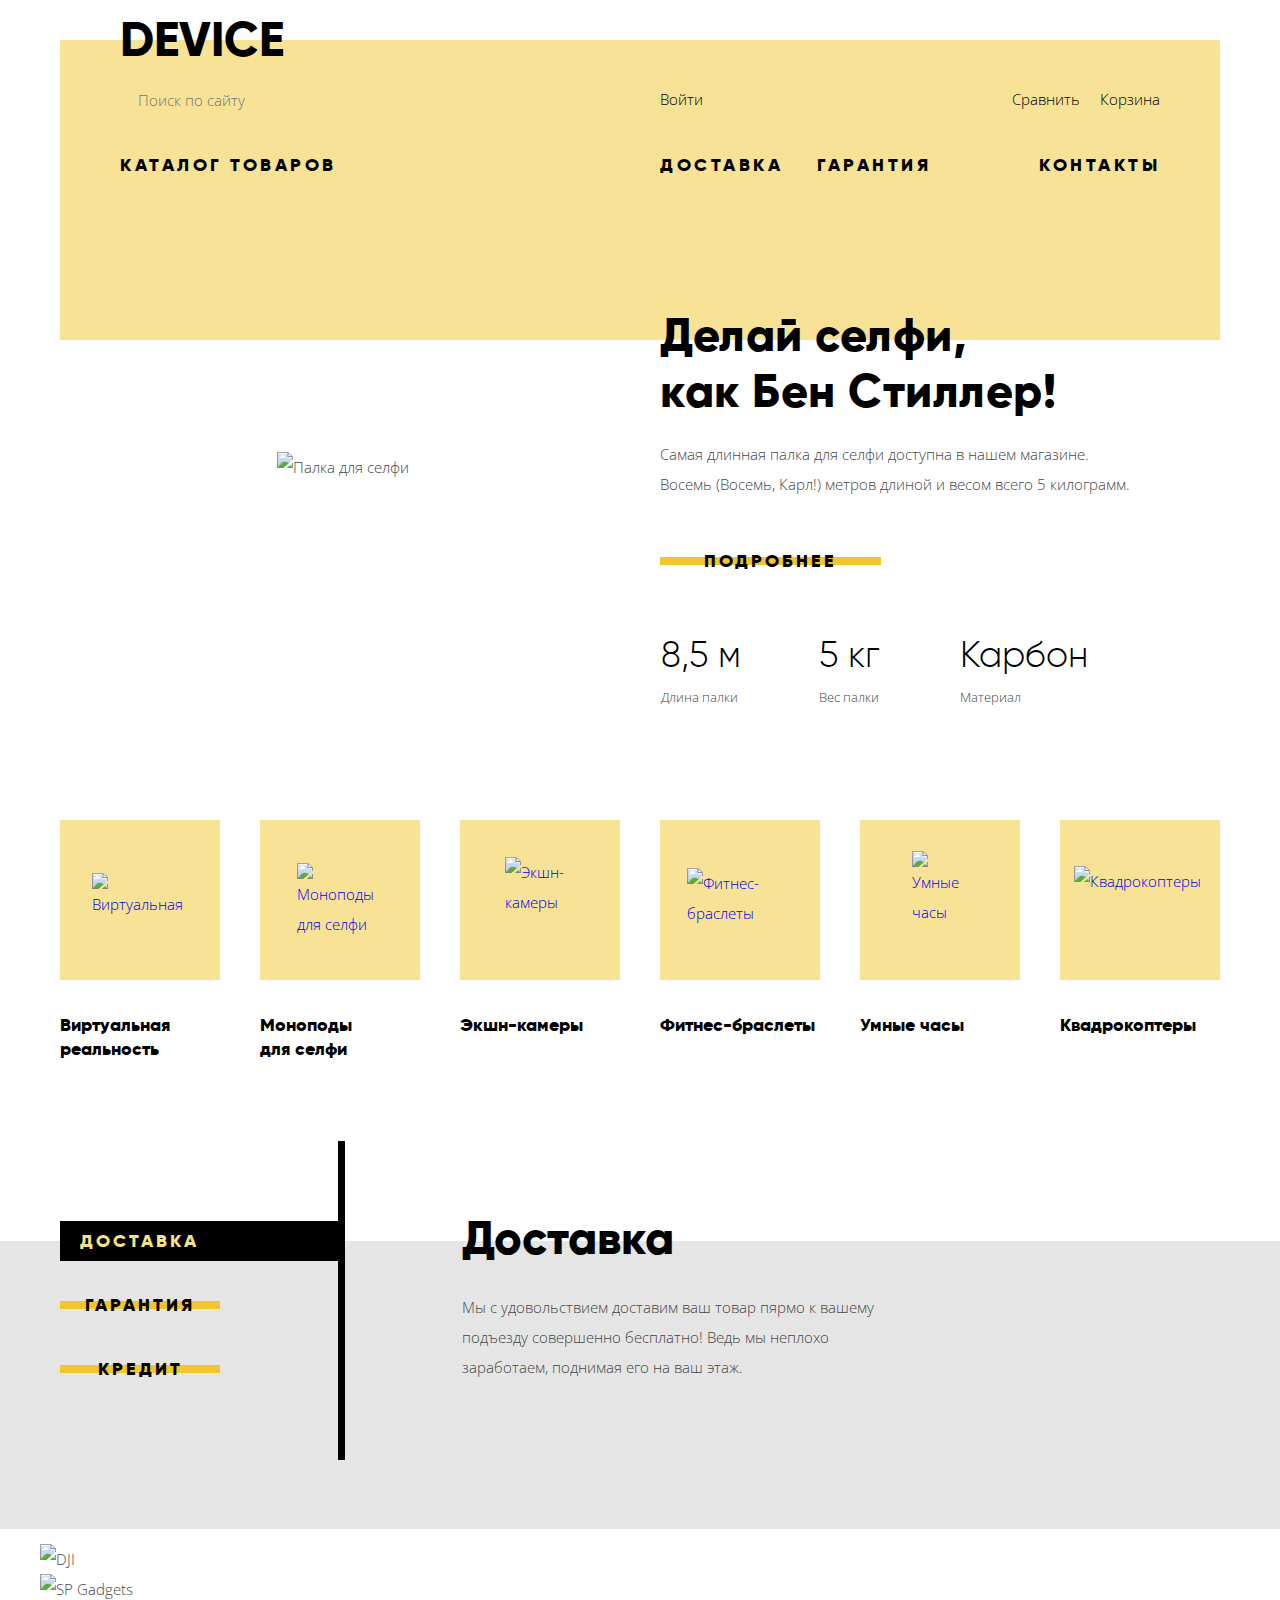
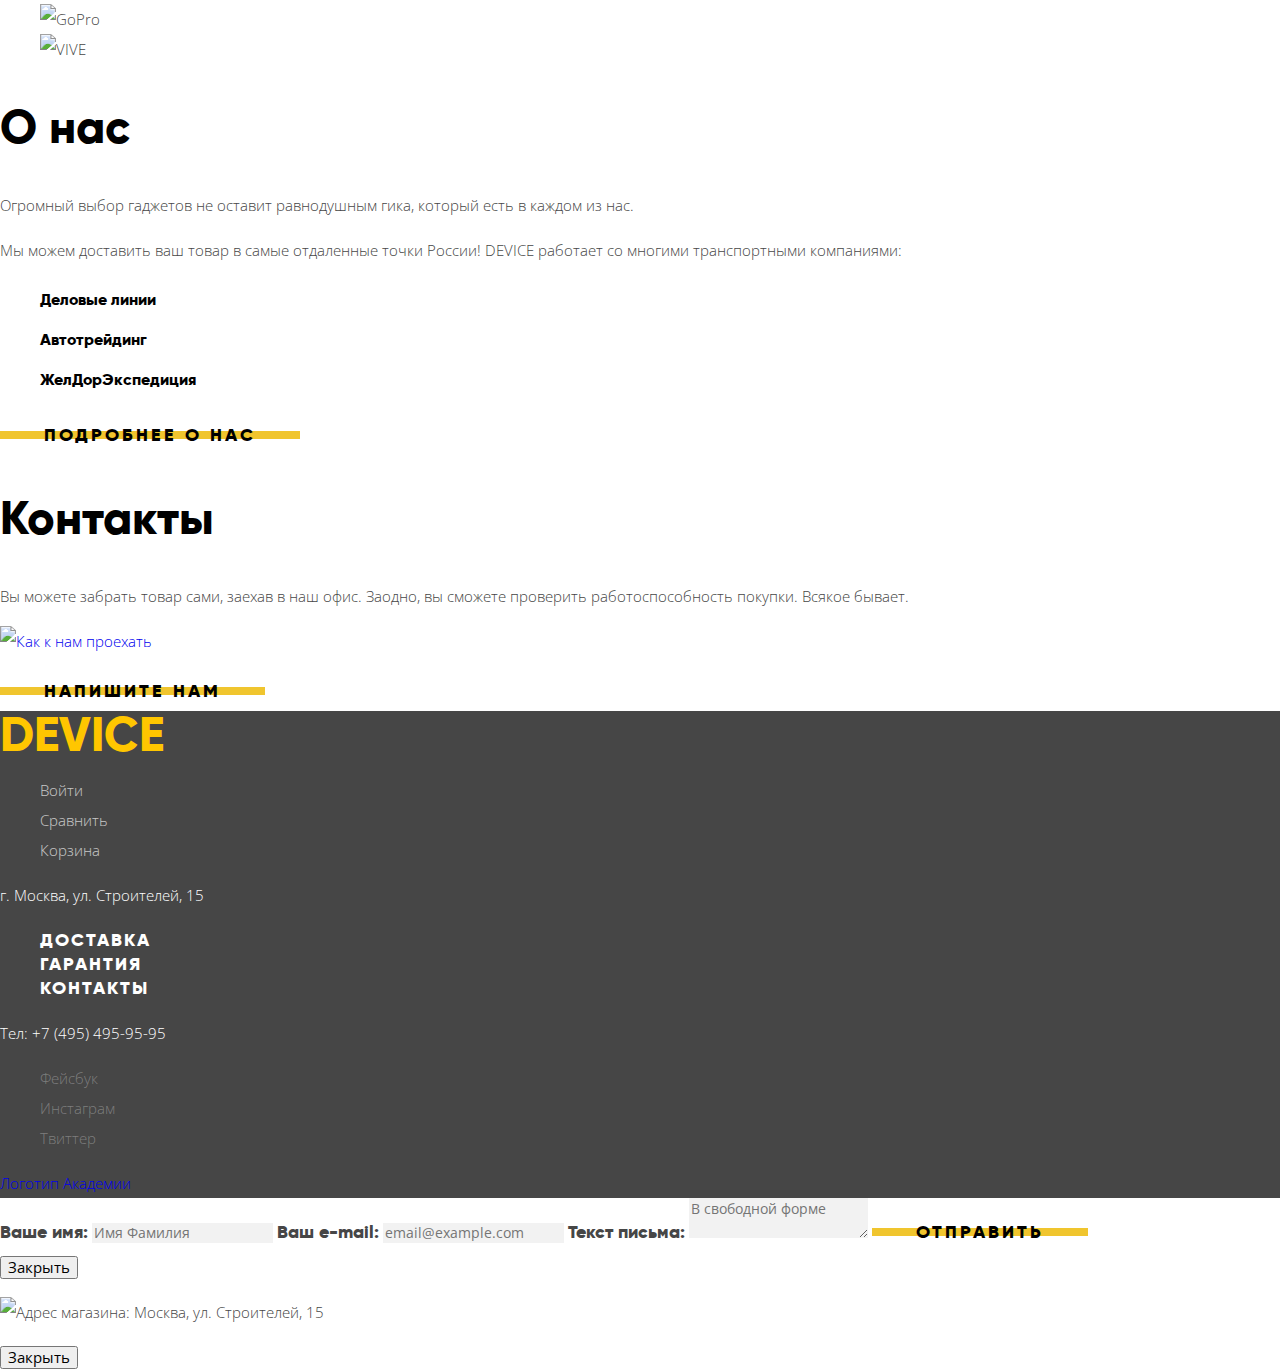
==== index.html @ 0985d672 "На главной слайдер поместил в контейнер-центровщик" ====
<!DOCTYPE html>
<html lang="ru">
    <head>
        <meta charset="utf-8">
        <title>Девайс</title>
        <link href="https://fonts.googleapis.com/css?family=Open+Sans:300,400&amp;subset=cyrillic" rel="stylesheet">
        <link rel="stylesheet" href="css/normalize.css">
        <link rel="stylesheet" href="css/style.css">
    </head>
    <body>
        <header class="container">
            <div class="header-wrap">
                <!-- первая строчка -->
                <div class="header-top">
                    <a class="main-logo" lang="en">Device</a>
                </div>
                <!-- Вторая строчка -->
                <div class="header-middle">
                    <form class="search-form" action="https://echo.htmlacademy.ru" method="post">
                        <label class="visually-hidden" for="search">Поиск по сайту</label>
                        <input class="search-form-input" type="search" name="search" id="search" placeholder="Поиск по сайту" value="">
                        <button class="search-button" type="submit">Найти</button>
                    </form>
                    <div class="minor-nav">
                        <ul class="user-nav">
                            <li class="login-link"><a href="#">Войти</a></li>
                        </ul>
                        <ul class="shopping-nav">
                            <li class="compare"><a href="#">Сравнить</a></li>
                            <li class="cart"><a href="#">Корзина</a></li>
                        </ul>
                    </div>
                </div>
                <!-- Третья строчка -->
                <nav class="main-nav">
                    <ul class="catalog-nav">
                        <li class="main-nav-menu">
                            <a class="" tabindex="0">Каталог товаров</a>
                            <div class="nav-submenu-wrap">
                                <ul class="catalog-nav-submenu">
                                    <li><a href="#">Виртуальная реальность</a></li>
                                    <li><a href="catalog.html">Моноподы для селфи</a></li>
                                    <li><a href="#">Экшн-камеры</a></li>
                                </ul>
                                <ul class="catalog-nav-submenu">
                                    <li><a href="#">Фитнес-браслеты</a></li>
                                    <li><a href="#">Умные часы</a></li>
                                </ul>
                                <ul class="catalog-nav-submenu">
                                    <li><a href="#">Квадрокоптеры</a></li>
                                </ul>
                            </div>
                        </li>
                    </ul>
                    <div class="main-nav-right">
                        <ul class="servises-nav">
                            <li class="main-nav-menu"><a href="#">Доставка</a></li>
                            <li class="main-nav-menu"><a href="#">Гарантия</a></li>
                        </ul>
                        <ul class="contacts-nav">
                            <li class="main-nav-menu"><a href="#">Контакты</a></li>
                        </ul>
                    </div>
                </nav>
            </div>
        </header>

        <main>
            <h1 class="visually-hidden">Магазин современных гаджетов «<i class="device-name" lang="en">Device</i>»</h1>
            <!-- Слайдер -->
            <div class="container">
                <section class="popular">
                    <h2 class="visually-hidden">Популярные товары</h2>
                    <input class="visually-hidden" type="radio" name="slides-switcher" id="first-switcher" value="first-slide" checked>
                    <input class="visually-hidden" type="radio" name="slides-switcher" id="second-switcher" value="second-slide">
                    <input class="visually-hidden" type="radio" name="slides-switcher" id="third-switcher" value="third-slide">
                    <ul class="slider-switchers">
                        <li class="switcher"><label for="first-switcher">Первый слайд</label></li>
                        <li class="switcher"><label for="second-switcher">Второй слайд</label></li>
                        <li class="switcher"><label for="third-switcher">Третий слайд</label></li>
                    </ul>
                    <ol class="popular-list">
                        <li class="popular-item slider-1">
                            <h3 class="visually-hidden">Палка для селфи</h3>
                            <div class="popular-item-image">
                                <img src="img/slider-1.png" width="384" height="486" alt="Палка для селфи">
                            </div>
                            <div class="popular-item-content">
                                <p class="popular-item-slogan">Делай селфи,<br>как Бен Стиллер!</p>
                                <p class="popular-item-desc">Самая длинная палка для селфи доступна в нашем магазине.<br>Восемь (Восемь, Карл!) метров длиной и весом всего 5 килограмм.</p>
                                <div class="popular-item-more">
                                    <a class="btn" href="#">Подробнее</a>
                                </div>
                                <table class="popular-item-spec">
                                    <tr>
                                        <td>8,5 м</td>
                                        <td>5 кг</td>
                                        <td>Карбон</td>
                                    </tr>
                                    <tr>
                                        <th>Длина палки</th>
                                        <th>Вес палки</th>
                                        <th>Материал</th>
                                    </tr>
                                </table>
                            </div>
                        </li>
                        <li class="popular-item slider-2">
                            <h3 class="visually-hidden">Фитнес-браслет</h3>
                            <div class="popular-item-image">
                                <img src="img/slider-2.png" width="345" height="485" alt="Фитнес-браслет">
                            </div>
                            <div class="popular-item-content">
                                <p class="popular-item-slogan">Худеем<br>правильно!</p>
                                <p class="popular-item-desc">Мотивирующие фитнес-браслеты помогут найти в себе силы<br>не пропускать занятия и соблюдать диету.</p>
                                <div class="popular-item-more">
                                    <a class="btn" href="#">Подробнее</a>
                                </div>
                                <table class="popular-item-spec">
                                    <tr>
                                        <td>48 часов</td>
                                    </tr>
                                    <tr>
                                        <th>Без подзарядки</th>
                                    </tr>
                                </table>
                            </div>
                        </li>
                        <li class="popular-item slider-3">
                            <h3 class="visually-hidden">Квадрокоптер</h3> 
                            <div class="popular-item-image">
                                <img src="img/slider-3.png" width="526" height="334" alt="Квадрокоптер">
                            </div>
                            <div class="popular-item-content">
                                <p class="popular-item-slogan">Порхает как бабочка,<br>жалит как пчела!</p>
                                <p class="popular-item-desc">Этот обычный, на первый взгляд, квадрокоптер оснащен<br>мощным лазером, замаскированным под стандартную камеру.</p>
                                <div class="popular-item-more">
                                    <a class="btn" href="#">Подробнее</a>
                                </div>
                                <table class="popular-item-spec">
                                    <tr>
                                        <td>800 м</td>
                                        <td>50 м</td>
                                    </tr>
                                    <tr>
                                        <th>Дальность полета</th>
                                        <th>Радиус поражения</th>
                                    </tr>
                                </table>
                            </div>
                        </li>
                    </ol>
                </section>
            </div>
            
            <!-- Категории товаров -->
            <section class="categories container">
                <h2 class="visually-hidden">Категории товаров</h2>
                <ul class="categories-list">
                    <!-- Все картинки разного размера. (Узнать, как их всех правильно отцентровать) -->
                    <li class="category-item">
                        <a href="#">
                            <h3>Виртуальная реальность</h3>
                            <!-- Может после <h3> лучше не в <div>, а в <p>? -->
                            <div class="category-item-image">
                                <img src="img/virtual-reality.svg" width="97" height="55" alt="Виртуальная реальность">
                            </div>
                        </a>
                    </li>
                    <li class="category-item">
                        <a href="catalog.html">
                            <h3>Моноподы<br>для селфи</h3>
                            <!-- Может после <h3> лучше не в <div>, а в <p>? -->
                            <div class="category-item-image">
                                <img src="img/selfie.svg" width="86" height="117" alt="Моноподы для селфи">
                            </div>
                        </a>
                    </li>
                    <li class="category-item">
                        <a href="#">
                            <h3>Экшн-камеры</h3>
                            <!-- Может после <h3> лучше не в <div>, а в <p>? -->
                            <div class="category-item-image">
                                <img src="img/сamera-action.svg" width="71" height="87" alt="Экшн-камеры">
                            </div>
                        </a>
                    </li>
                    <li class="category-item">
                        <a href="#">
                            <h3>Фитнес-браслеты</h3>
                            <!-- Может после <h3> лучше не в <div>, а в <p>? -->
                            <div class="category-item-image">
                                <img src="img/fitness-bracelets.svg" width="107" height="65" alt="Фитнес-браслеты">
                            </div>
                        </a>
                    </li>
                    <li class="category-item">
                        <a href="#">
                            <h3>Умные часы</h3>
                            <div class="category-item-image">
                                <img src="img/smart-watch.svg" width="56" height="98" alt="Умные часы">
                            </div>
                        </a>
                    </li>
                    <li class="category-item">
                        <a href="#">
                            <h3>Квадрокоптеры</h3>
                            <div class="category-item-image">
                                <img src="img/quadcopters.svg" width="132" height="69" alt="Квадрокоптеры">
                            </div>
                        </a>
                    </li>
                </ul>
            </section>
            <!-- Второй слайдер -->
            <section class="servises-slider">
                <h2 class="visually-hidden">Услуги магазина «<span class="device-name" lang="en">Device</span>»</h2>
                <div class="container">
                    <input class="visually-hidden" type="radio" name="servises" id="delivery" value="delivery" checked>
                    <input class="visually-hidden" type="radio" name="servises" id="warranty" value="warranty">
                    <input class="visually-hidden" type="radio" name="servises" id="credit" value="credit">
                    <ul class="servises-list-menu">
                        <li><label class="btn servise-btn" for="delivery">Доставка</label></li>
                        <li><label class="btn servise-btn" for="warranty">Гарантия</label></li>
                        <li><label class="btn servise-btn" for="credit">Кредит</label></li>
                    </ul>
                    <ul class="servises-list">
                        <li class="servise-item">
                            <h3 class="servise-item-title">Доставка</h3>
                            <p class="servise-item-desc">Мы с удовольствием доставим ваш товар пярмо к вашему подъезду совершенно бесплатно! Ведь мы неплохо заработаем, поднимая его на ваш этаж.</p>
                        </li>
                        <li class="servise-item">
                            <h3 class="servise-item-title">Гарантия</h3>
                            <p class="servise-item-desc">Если из-за возгорания купленного у нас товара у вас сгорит дом - не переживайте, мы выдадим вам новый. Товар, не дом, конечно же.</p>
                        </li>
                        <li class="servise-item">
                            <h3 class="servise-item-title">Кредит</h3>
                            <p class="servise-item-desc">Залезть в долговую яму стало проще! Кредитные консультанты подберут для вас наиболее выгодные условия кредита. Выгодные для нашего банка, разумеется.</p>
                        </li>
                    </ul>
                </div>
            </section>
            <!-- Бренды -->
            <section class="brands">
                <h2 class="visually-hidden">Бренды магазина «<span class="device-name" lang="en">Device</span>»</h2>
                <ul class="brands-list">
                    <li class="brand-item">
                        <img src="img/dji.jpg" width="260" height="100" alt="DJI">
                    </li>
                    <li class="brand-item">
                        <img src="img/sp-gadgets.jpg" width="260" height="100" alt="SP Gadgets">
                    </li>
                    <li class="brand-item">
                        <img src="img/gopro.jpg" width="260" height="100" alt="GoPro">
                    </li>
                    <li class="brand-item">
                        <img src="img/vive.jpg" width="260" height="100" alt="VIVE">
                    </li>
                </ul>
            </section>
            
            <div class="index-columns">
                <!-- О НАС -->
                <section class="about-us">
                    <h2>О нас</h2>
                    <p>Огромный выбор гаджетов не оставит равнодушным гика, который есть в каждом из нас.</p>
                    <p>Мы можем доставить ваш товар в самые отдаленные точки России! <span class="upper" lang="en">Device</span> работает со многими транспортными компаниями:</p>
                    <ul class="shipping-partners-list">
                        <li class="shipping-partner-item">Деловые линии</li>
                        <li class="shipping-partner-item">Автотрейдинг</li>
                        <li class="shipping-partner-item">ЖелДорЭкспедиция</li>
                    </ul>
                    <a class="btn" href="#">Подробнее о нас</a>
                </section>
                <!-- Контакты -->
                <section class="contacts">
                    <h2>Контакты</h2>
                    <p>Вы можете забрать товар сами, заехав в наш офис. Заодно, вы сможете проверить работоспособность покупки. Всякое бывает.</p>
                    <p class="contacts-map">
                        <!-- Кликнув по карте откроется поп-ап с большой картой??? -->
                        <a href="#"><img src="img/map.jpg" width="560" height="222" alt="Как к нам проехать"></a>
                    </p>
                    <a class="btn" href="#">Напишите нам</a>
                </section>
            </div>
        </main>

        <footer class="main-footer">
            <!-- Первая строчка -->
            <div class="footer-top">
                <a class="footer-logo">Device</a>
                <ul class="user-navigation-footer">
                    <li class="login-link"><a href="#">Войти</a></li>
                    <li class="compare"><a href="#">Сравнить</a></li>
                    <li class="cart"><a href="#">Корзина</a></li>
                </ul>
            </div>
            <!-- Вторая строчка -->
            <div class="footer-middle">
                <p class="footer-contacts">г. Москва, ул. Строителей, 15</p>
                <ul class="site-navigation-footer">
                    <li><a href="#">Доставка</a></li>
                    <li><a href="#">Гарантия</a></li>
                    <li><a href="#">Контакты</a></li>
                </ul>
                <a class="footer-contacts-phone" href="tel:+74954959595">Тел: +7 (495) 495-95-95</a>
            </div>
            <!-- Третья строчка -->
            <div class="footer-bottom">
                <ul class="footer-social">
                    <li><a class="social-btn social-btn-fb" href="#">Фейсбук</a></li>
                    <li><a class="social-btn social-btn-in" href="#">Инстаграм</a></li>
                    <li><a class="social-btn social-btn-tw" href="#">Твиттер</a></li>
                </ul>
                <a class="academy-logo" href="https://htmlacademy.ru/intensive/htmlcss">Логотип Академии</a>
            </div>
        </footer>

        <!-- Всплывающие окна -->
        <section class="modal modal-write-us">
            <h2 class="visually-hidden">Форма обратной связи</h2>
            <form class="write-us-form" action="https://echo.htmlacademy.ru" method="post">
                <label for="name">Ваше имя:</label>
                <input type="text" name="name" id="name" placeholder="Имя Фамилия">
                <label for="e-mail">Ваш e-mail:</label>
                <input type="email" name="e-mail" id="e-mail" placeholder="email@example.com">
                <label for="text">Текст письма:</label>
                <textarea name="text" id="text" placeholder="В свободной форме"></textarea>
                <button class="btn" type="submit">Отправить</button>
            </form>
            <button class="modal-close" type="button">Закрыть</button>
        </section>

        <section class="modal modal-map">
            <h2 class="visually-hidden">Как до нас добраться</h2>
            <p>
                <img src="img/map-big.jpg" width="960" height="559" alt="Адрес магазина: Москва, ул. Строителей, 15">
            </p>
            <button class="modal-close" type="button">Закрыть</button>
        </section>
    </body>
</html>
---- css/style.css ----
@font-face {
	font-family: 'Gilroy';
	font-style: bold;
	font-weight: 700;
	src: local('Gilroy ExtraBold'), local('Gilroy-ExtraBold'), url(fonts/gilroyextrabold.woff2) format('woff2');
}

@font-face {
	font-family: 'Gilroy';
	font-style: normal;
	font-weight: 400;
	src: local('Gilroy Light'), local('Gilroy-Light'), url(fonts/gilroylight.woff2) format('woff2');
}

body {
	margin: 0;
	padding: 0;

	font-family: "Open Sans", Arial, sans-serif;
	font-size: 15px;
	font-weight: 300;
	line-height: 30px;
	color: #464646;

	background-color: #ffffff;
}

.visually-hidden {
  position: absolute;
  width: 1px;
  height: 1px;
  margin: -1px;
  border: 0;
  padding: 0;
  clip: rect(0 0 0 0);
  overflow: hidden;
}

a {
	text-decoration: none;
}

.container {
	width: 1200px;
    margin: 0 auto;
}

.header-wrap {
	margin: 0 20px;
	background-color: #f7e296;
}

.header-top {
	margin: 0;
	padding: 0;
	position: relative;
}
.main-logo {
	position: absolute;
	top: -24px;
	left: 60px;
	font-family: "Gilroy", Arial, sans-serif;
	font-size: 48px;
	font-weight: 700;
	line-height: 48px;
	color: #000000;
	text-transform: uppercase;
}

.logo-link:hover,
.logo-link:focus {
	opacity: 0.6;
}

.logo-link:active {
	opacity: 0.3;
}

.header-middle {
	display: flex;
	align-items: baseline;
	margin: 0;
	margin-top: 40px;
	padding: 37px 60px 25px;
	
}

/*Не работает!!!*/
input[type="search"]::-webkit-input-placeholder,
input[type="search"]::-moz-placeholder,
input[type="search"]:-moz-placeholder,
input[type="search"]:-ms-input-placeholder {
	font: inherit;
	color: #000000;
	opacity: 0.3;
}

.search-form {
	margin: 0;
	margin-right: auto;
	padding: 0;
}

.search-form input {
	width: 355px;
	padding: 8px 18px;
	font: inherit;
	vertical-align: middle;
	color: rgba(0, 0, 0, 0.3);
	box-sizing: border-box;
	background-color: transparent;
	border: none;
	border-bottom: 2px solid transparent;
}

.search-form input:hover {
	color: rgba(0, 0, 0, 0.6);

}

.search-form input:focus {
	color: #000000;

	border-bottom: 2px solid #000000;
}

.search-button {
	visibility: hidden;
	margin: 0;
	padding: 7px 18px;
	font: inherit;
	text-align: center;
	vertical-align: middle;
	color: #000000;

	background-color: transparent;
	border: 2px solid #000000;
	transform: translateX(-5px);
}

.search-form input:focus + .search-button {
	visibility: visible;
}

.search-button:hover,
.search-button:focus {
	color: #ffffff;
	visibility: visible;
	background-color: #000000;
}

.search-button:active {
	visibility: visible;
	color: rgba(255, 255, 255, 0.3);
}

.user-nav,
.shoping-nav,
.site-navigation,
.catalog-nav-submenu {
	margin: 0;
	padding: 0;

	list-style: none;
}

.minor-nav {
	display: flex;
	justify-content: space-between;
	flex-basis: 500px;
}

.user-nav,
.shopping-nav {
	display: flex;
}

.shopping-nav {
	margin: 0;
	padding: 0;

	list-style: none;
}

.minor-nav a,
.main-nav-menu a {
	color: #000000;
}

.minor-nav a:hover,
.minor-nav a:focus,
.main-nav-menu a:hover:not(.submenu-active),
.main-nav-menu a:focus  {
	opacity: 0.6;
}

.minor-nav a:active,
.main-nav-menu a:active:not(.submenu-active)  {
	opacity: 0.3;
}

.user-nav li:first-child {
	margin-right: 20px;
}

.shopping-nav li:last-child {
	margin-left: 20px;
}

.main-nav {
	display: flex;
	justify-content: space-between;
	padding: 0 60px 45px;
	background-color: #f7e296;
}

.main-nav-left {

}

.main-nav-right {
	display: flex;
	justify-content: space-between;
	flex-basis: 500px;
}

.catalog-nav {
	margin: 0;
	padding: 0;
	list-style: none;
}

.servises-nav {
	display: flex;
	flex-basis: 300px;
	flex-wrap: wrap;
	margin: 0;
	padding: 0;
	list-style: none;
}

.main-nav-menu {
	position: relative;
}

.main-nav-menu:not(:nth-child(even)) {
	margin-right: 34px;
}

.main-nav-menu:last-child {
	margin-right: 0;
}

.contacts-nav {
	margin: 0;
	padding: 0;
	list-style: none;
}

.main-nav-menu > a {
	font-family: "Gilroy", Arial, sans-serif;
	font-size: 18px;
	font-weight: 700;
	line-height: 24px;
	text-transform: uppercase;
	letter-spacing: 3.5px;
	cursor: pointer;
}

.nav-submenu-wrap {
	display: none;
	position: absolute;
    top: 25px;
    left: -60px;
    background-color: #f7e296;
    padding: 16px 60px 40px;
    width: 1040px;
    z-index: 10;
}

.main-nav-menu:hover .nav-submenu-wrap,
.main-nav-menu a:focus + .nav-submenu-wrap,
.main-nav-menu a:active + .nav-submenu-wrap, 
.main-nav-menu a:visited + .nav-submenu-wrap{
	display: flex;
}

.catalog-nav-submenu a {
	line-height: 36px;
}

.catalog-nav-submenu {
	width: 200px;
	margin-right: 20px;
}

.catalog-nav-submenu:nth-child(2) {
	margin-right: 0;
}

.popular {
	position: relative;
	margin: 0 20px;
	margin-bottom: 100px;
	padding: 0;
	background-image: linear-gradient(to bottom, #f7e296 115px, transparent 115px);
}

.popular-list{
	margin: 0;
	padding: 0;
	min-height: 495px;
	list-style: none;
}

.popular-item {
	display: none;
}

.popular input:first-of-type:checked ~ .popular-list li:first-child,
.popular input:nth-of-type(2):checked ~ .popular-list li:nth-child(2),
.popular input:last-of-type:checked ~ .popular-list li:last-child {
	display: flex;
}

.slider-switchers {
	margin: 0;
	padding: 0;
	list-style: none;
}

.switcher label {
	position: absolute;
	bottom: 135px;
    right: 161px;
	font-size: 0;
}

.switcher label::before {
	content: "";
	position: absolute;
	width: 12px;
	height: 12px;
	background-image: url(../img/slider-button-empty.svg);
	background-repeat: no-repeat;
	background-size: 12px 12px;
	top: 0;
	cursor: pointer;
    z-index: 10;
}

.switcher:first-child label::before {
	left: 0;
}

.switcher:nth-child(2) label::before {
	left: 33px;
}

.switcher:last-child label::before {
	left: 66px;
}

.popular input:first-of-type:checked ~ .slider-switchers li:first-child label::before,
.popular input:nth-of-type(2):checked ~ .slider-switchers li:nth-child(2) label::before,
.popular input:last-of-type:checked ~ .slider-switchers li:last-child label::before {
	background-image: url(../img/slider-button.svg);
}

.popular-item-image {
	margin: auto;
}

.popular-item-image img {
    max-width: 560px;
    height: auto;
}

.popular-item-content {
	width: 560px;
	margin-left: 35px;
}

.popular-item-slogan {
	margin: 82px 0 20px;
    padding: 0;
	font-family: "Gilroy", Arial, sans-serif;
	font-size: 47px;
	font-weight: 700;
	line-height: 56px;
	letter-spacing: 0.5px;
	color: #000000;
}

.popular-item-desc {
	margin: 0;
    padding: 0;
    margin-bottom: 42px;
}

.popular-item-more {
    margin-bottom: 49px;
}

.popular-item-spec {
    border-spacing: 0;
}

.popular-item-spec td {
	font-family: "Gilroy", Arial, sans-serif;
	font-size: 36px;
	font-weight: 300;
	line-height: 48px;
	color: #000000;
}

.popular-item-spec th {
	font-size: 13px;
	font-weight: 300;
	line-height: 20px;
	padding-right: 80px;
	padding-top: 7px;
}

.btn {
	display: inline-block;
	padding: 8px 44px;
	font-family: "Gilroy", Arial, sans-serif;
	font-size: 18px;
	font-weight: 700;
	line-height: 24px;
	color: #000000;
	text-align: center;
	text-transform: uppercase;
	letter-spacing: 3px;
	
	background-color: transparent;
	background-image: linear-gradient(to bottom, transparent 16px, #f0c52e 16px, #f0c52e 24px, transparent 24px);
	border: none;
}

.btn:hover,
.btn:focus {
	background-color: #f0c52e;
}

.btn:active {
	color: rgba(0, 0, 0, 0.3);
}

.slides-switches {
	list-style: none;
}

.categories {
    margin-bottom: 180px;
}

.categories-list {
	display: flex;
    justify-content: space-around;
	margin: 0;
    padding: 0;
	list-style: none;
}

.category-item {
	width: 160px;
}

.category-item a {
    display: flex;
    flex-direction: column-reverse;
}

.category-item h3 {
	margin: 0;
	padding: 0;
	font-family: "Gilroy", Arial, sans-serif;
	font-size: 18px;
	line-height: 24px;
	font-weight: 700;
	color: #000000;

	background-color: #ffffff;
}

.category-item-image {
	display: flex;
    justify-content: center;
    align-items: center;
	width: 160px;
	height: 160px;
	margin: 0;
	margin-bottom: 33px;
	padding: 0;
	background-color: #f7e296;
}

.category-item:nth-child(2) img {
	align-self: flex-end;
}

.category-item a:hover .category-item-image,
.category-item a:focus .category-item-image {
	background-color: #f0c52e;
}

.category-item a:active img {
	opacity: 0.3;
}

.servises-slider {
	background-color: #e5e5e5;
}

.servises-slider .container {
	display: flex;
    min-height: 288px;
}

.servises-list-menu {
    margin: 0;
    margin-left: 20px;
    padding: 0;
    list-style: none;
    transform: translateY(-32px);
}

.servises-list-menu::before {
    content: "";
    display: block;
    position: absolute;
    width: 7px;
    height: 319px;
    background-color: #000000;
    transform: translate(278px, -68px);
}

.servises-list {
	margin: 0;
	margin-right: 20px;
    padding: 0;
	list-style: none;
	transform: translateY(-27px);
}

.servise-btn {
	width: 160px;
	margin: 12px 0;
	padding: 8px 0;
	box-sizing: border-box;
	cursor: pointer;
}

.servises-slider input:first-of-type:checked ~ .servises-list-menu li:first-child .servise-btn,
.servises-slider input:nth-of-type(2):checked ~ .servises-list-menu li:nth-child(2) .servise-btn,
.servises-slider input:last-of-type:checked ~ .servises-list-menu li:last-child .servise-btn {
	width: 278px;
	padding-left: 20px;
	color: #f7e184;
	text-align: left;
	background-image: none;
	background-color: #000000;
	cursor: default;
}

.servise-item {
	display: none;
	margin-left: 124px;
}

.servises-slider input:first-of-type:checked ~ .servises-list li:first-child,
.servises-slider input:nth-of-type(2):checked ~ .servises-list li:nth-child(2),
.servises-slider input:last-of-type:checked ~ .servises-list li:last-child {
	display: block;
}

.servise-item h3 {
	margin: 0;
	margin-bottom: 30px;
    padding: 0;
	font-family: "Gilroy", Arial, sans-serif;
	font-size: 47px;
	line-height: 48px;
	font-weight: 700;
	color: #000000;
}

.servise-item-desc {
	width: 450px;
	margin: 0;
    padding: 0;
}

.brands-list {
	list-style: none;
}

.about-us h2,
.contacts h2 {
	font-family: "Gilroy", Arial, sans-serif;
	font-size: 47px;
	line-height: 48px;
	font-weight: 700;
	color: #000000;
}

.upper {
	text-transform: uppercase;
}

.shipping-partners-list {
	list-style: none;
}

.shipping-partner-item {
	font-family: "Gilroy", Arial, sans-serif;
	font-size: 16px;
	line-height: 40px;
	font-weight: 700;
	color: #000000;
}

.main-footer {
	color: #ffffff;

	background-color: #464646;
}

.footer-logo {
	font-family: "Gilroy", Arial, sans-serif;
	font-size: 48px;
	font-weight: 700;
	line-height: 48px;
	color: #ffc600;
	text-transform: uppercase;
}

.user-navigation-footer {
	list-style: none;
}

.user-navigation-footer a {
	color: #ffffff;
	opacity: 0.7;
}

.user-navigation-footer a:hover,
.user-navigation-footer a:focus {
	opacity: 1;
}

.user-navigation-footer a:active {
	opacity: 0.3;
}

.user-name-footer {
	
}

.site-navigation-footer {
	font-family: "Gilroy", Arial, sans-serif;
	font-size: 18px;
	font-weight: 700;
	line-height: 24px;
	text-transform: uppercase;
	letter-spacing: 2px;

	list-style: none;
}

.site-navigation-footer a {
	color: #ffffff;
}

.site-navigation-footer a:hover,
.site-navigation-footer a:focus {
	opacity: 0.6;
}

.site-navigation-footer a:active {
	opacity: 0.3
}

.footer-contacts-phone {
	color: #ffffff;
}

.footer-contacts-phone:hover,
.footer-contacts-phone:focus {
	color: rgba(255, 255, 255, 0.6);
}

.footer-contacts-phone:active {
	color: rgba(255, 255, 255, 0.3);
}

.footer-social {
	list-style: none;
}

.social-btn {
	color: rgba(255, 255, 255, 0.3);
}

.social-btn:hover,
.social-btn:focus {
	color: rgba(255, 255, 255, 0.6);
}

.social-btn:active {
	color: rgba(255, 255, 255, 0.1);
}

.page-title {
	font-family: "Gilroy", Arial, sans-serif;
	font-size: 47px;
	font-weight: 700;
	line-height: 48px;
	color: #000000;
}

.breadcrumbs {
	list-style: none;
}

.breadcrumbs li a {
	font-size: 14px;
	line-height: 24px;
	color: #000000;
	opacity: 0.3;
}

.breadcrumbs li:not(:last-child) a:hover,
.breadcrumbs li a:focus {
	opacity: 0.6;
}

.breadcrumbs li:not(:last-child) a:active {
	opacity: 0.1;
}

.filters {
	font-size: 14px;
	line-height: 40px;
	color: #000000; 

	background-color: rgba(0, 0, 0, 0.08);
}

.filters h2 {
	font-family: "Gilroy", Arial, sans-serif;
	font-size: 16px;
	font-weight: 700;
	line-height: 24px;
	letter-spacing: 2px;
	text-transform: uppercase;
}

.filters ul {
	list-style: none;
}

.filter fieldset {
  border: none;
}

.filter legend {
	font-family: "Gilroy", Arial, sans-serif;
	font-size: 18px;
	font-weight: 700;
	line-height: 24px;
}

.output-area {
	font-family: "Gilroy", Arial, sans-serif;
	font-size: 14px;
	font-weight: 300;
	line-height: 24px;
	opacity: 0.2;
}

.filter-option input:disabled + label {
	color: #a6a6a6;
}

.ordering-list {
	list-style: none;
}

.ordering {
	font-size: 14px;
	line-height: 18px;
	font-weight: 400;
	color: #000000; 

	background-color: rgba(0, 0, 0, 0.08);
}

.ordering a {
	color: #000000;
	opacity: 0.3;
}

.ordering a:hover,
.ordering a:focus {
	opacity: 0.6;
}

.ordering a:active {
	opacity: 1;
}

.catalog-list {
	list-style: none;
}

.catalog-item h3 {
	font-family: "Gilroy", Arial, sans-serif;
	font-size: 18px;
	font-weight: 700;
	line-height: 24px;
	color: #000000;
}

.catalog-item-price {
	font-family: "Gilroy", Arial, sans-serif;
	font-size: 16px;
	font-weight: 300;
	line-height: 24px;
}

.compare-item {
	font-size: 13px;
	line-height: 20px;
	color: #000000;
	opacity: 0.5;
}

.compare-item:hover,
.compare-item:focus {
	opacity: 1;
}

.compare-item:active {
	opacity: 0.2;
}

.pagination-list {
	font-family: "Gilroy", Arial, sans-serif;
	font-size: 16px;
	font-weight: 700;
	line-height: 24px;
	color: #000000;

	list-style: none;
	background-color: rgba(0, 0, 0, 0.08);
}

.pagination-item-step a,
.pagination-item-current {
	color: #000000;
}

.pagination-item-step a:hover:not(.pagination-item-current),
.pagination-item-step a:focus {
	background-color: rgba(0, 0, 0, 0.08);
}

.pagination-item-step a:active {
	color: rgba(0, 0, 0, 0.3);
	background-color: rgba(0, 0, 0, 0.08);
}

.pagination-item a:not(.pagination-item-current) {
	color: rgba(0, 0, 0, 0.3);
}

.pagination-item a:hover:not(.pagination-item-current),
.pagination-item a:focus {
	color: rgba(0, 0, 0, 0.6);
}

.pagination-item a:active:not(.pagination-item-current) {
	color: #000000;
}

.write-us-form label {
	font-family: "Gilroy", Arial, sans-serif;
	font-size: 18px;
	font-weight: 700;
	line-height: 24px;
	text-transform: none;
}

.write-us-form input,
.write-us-form textarea {
	font: "Open Sans", Arial, sans-serif;
	font-size: 14px;
	font-weight: 400;
	line-height: 18px;
	color: rgba(70, 70, 70, 0.4);

	background-color: #f2f2f2;
	border: none;
}

.write-us-form input:hover,
.write-us-form textarea:hover {
	background-color: #eaeaea;
}

.write-us-form input:focus,
.write-us-form textarea:focus {
	color: #464646;

	background-color: #ffffff;
	border: 3px solid #f0c52e;
}

.write-us-form input:invalid {
	color: rgba(70, 70, 70, 0.4);

	background-color: #f6dada;
}
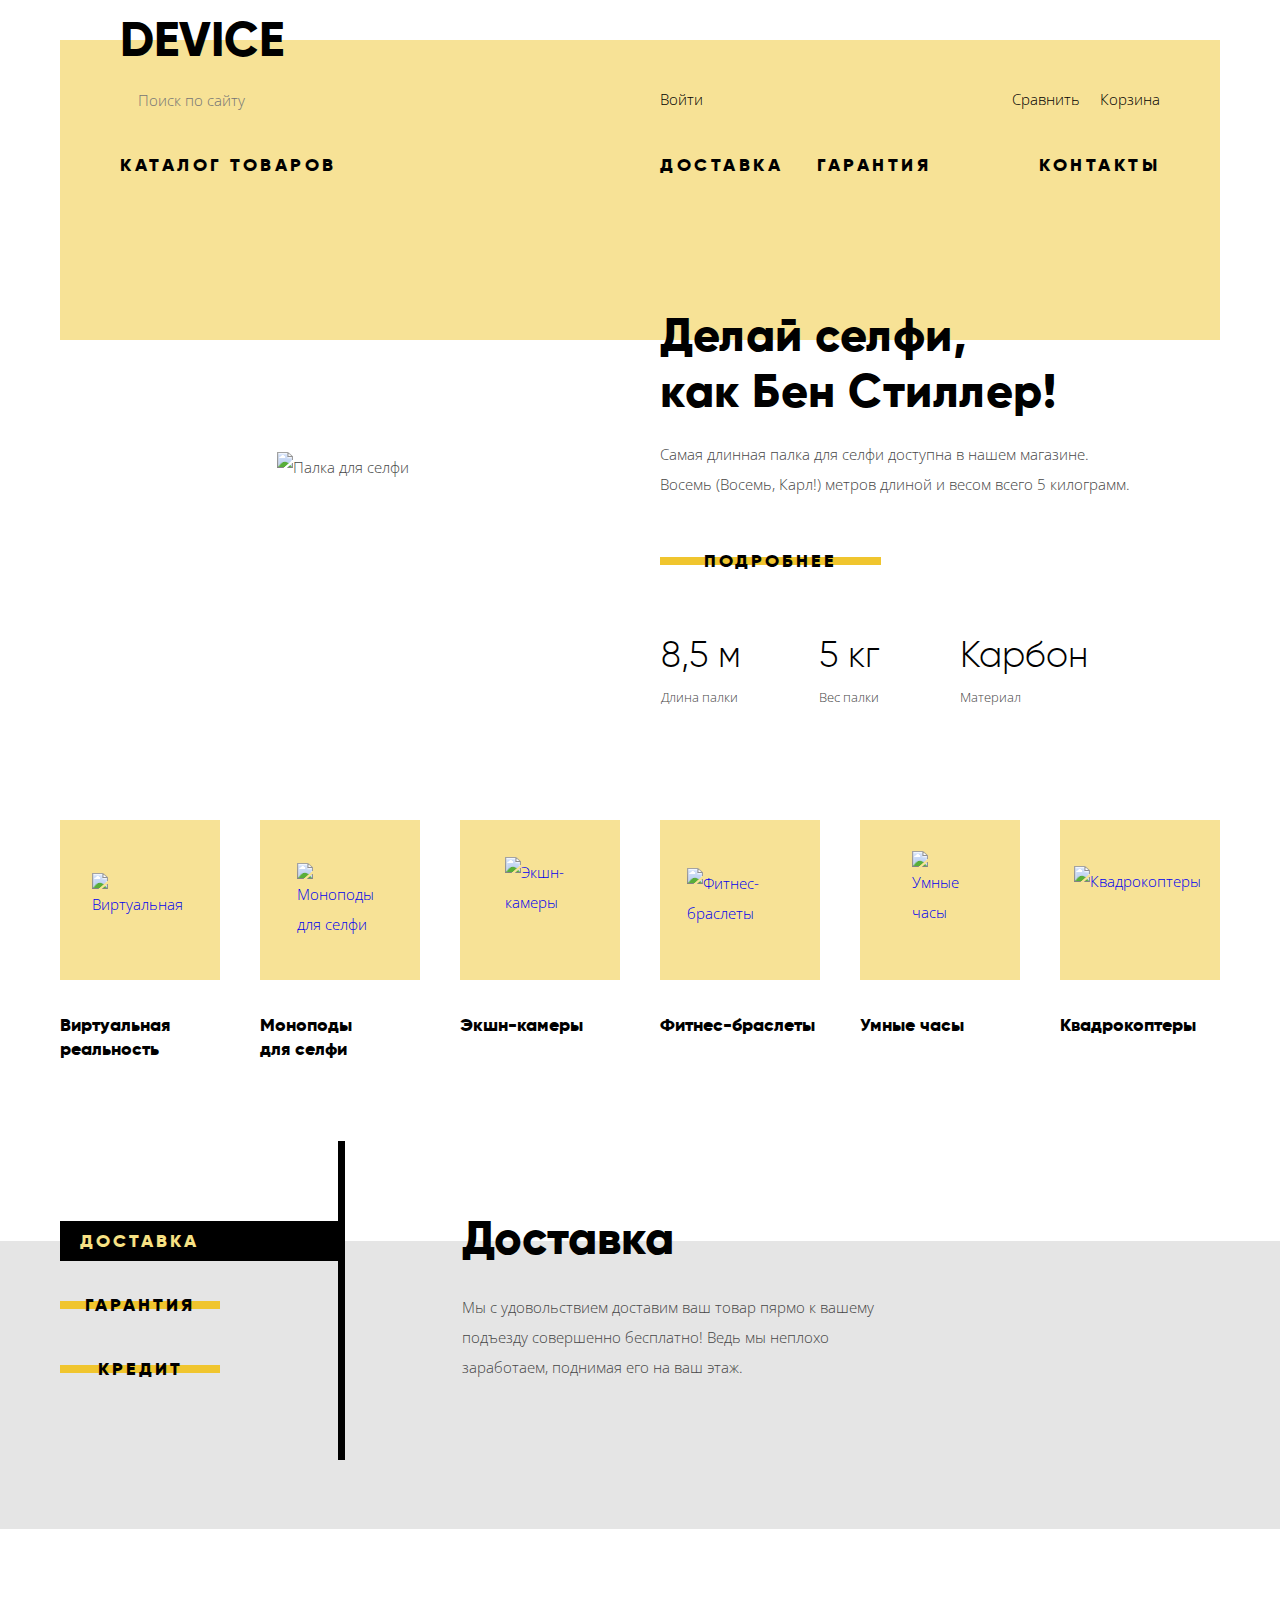
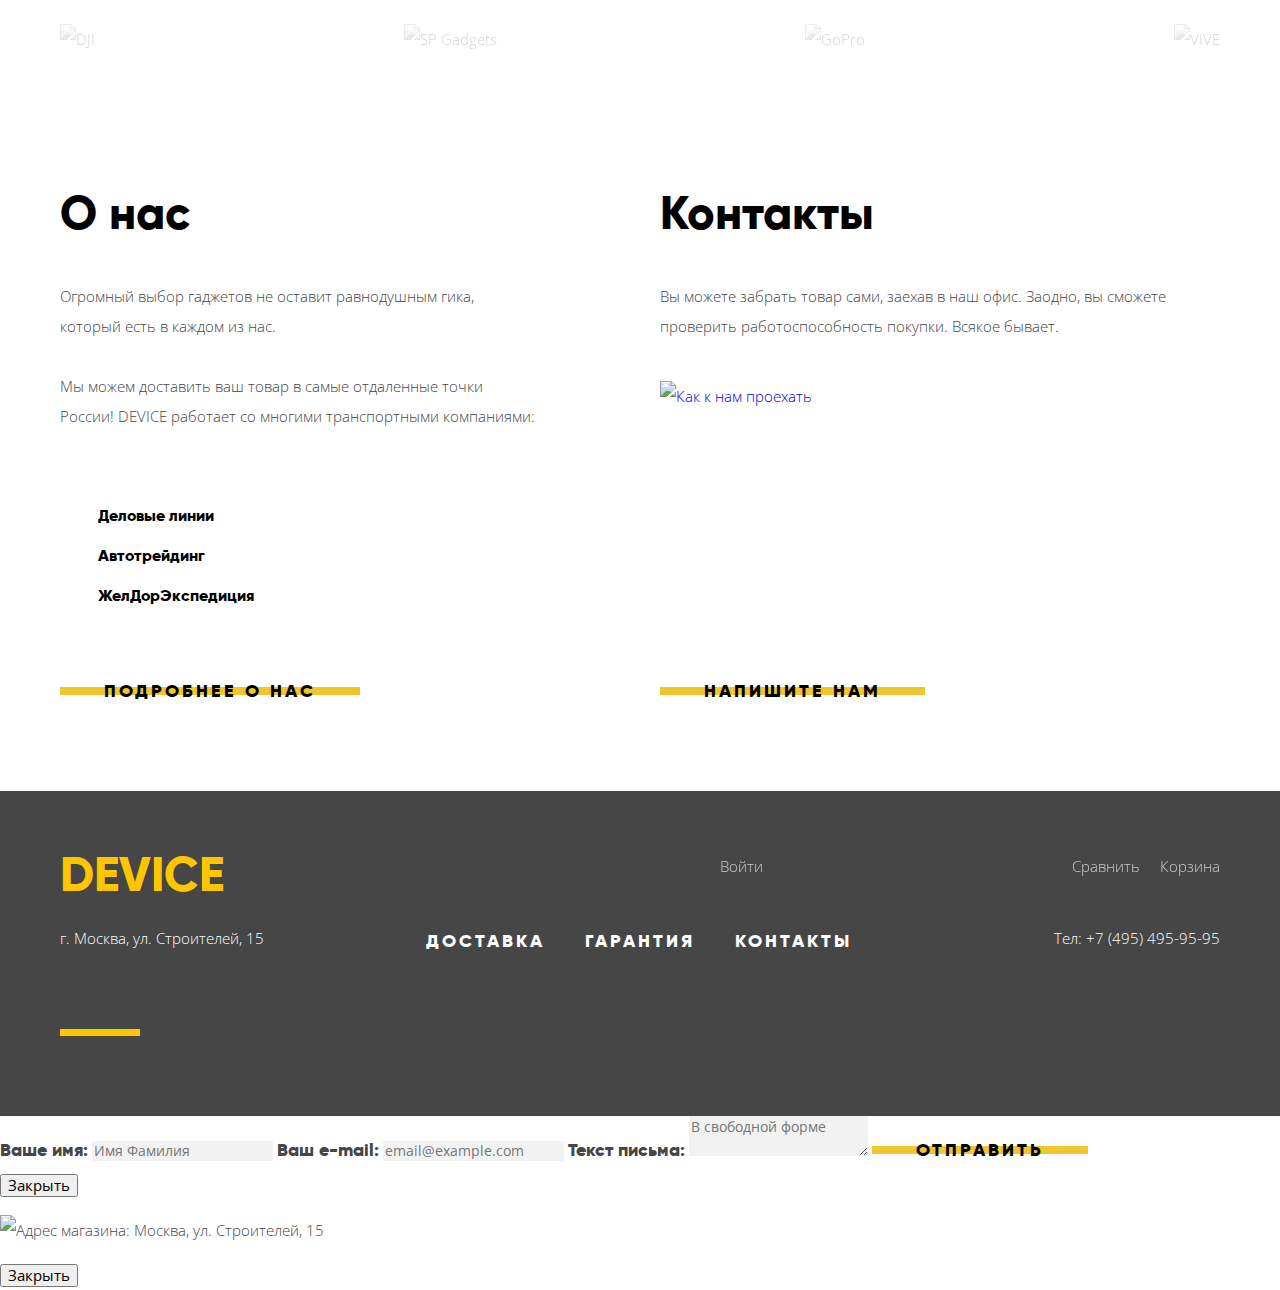
==== commit c3feef7d: "Футер сетка" ====
--- a/index.html
+++ b/index.html
@@ -241,30 +241,38 @@
                 </div>
             </section>
             <!-- Бренды -->
-            <section class="brands">
+            <section class="brands container">
                 <h2 class="visually-hidden">Бренды магазина «<span class="device-name" lang="en">Device</span>»</h2>
                 <ul class="brands-list">
                     <li class="brand-item">
-                        <img src="img/dji.jpg" width="260" height="100" alt="DJI">
+                        <a href="#">
+                            <img src="img/dji.jpg" width="260" height="100" alt="DJI">
+                        </a>
                     </li>
                     <li class="brand-item">
-                        <img src="img/sp-gadgets.jpg" width="260" height="100" alt="SP Gadgets">
+                        <a href="#">
+                            <img src="img/sp-gadgets.jpg" width="260" height="100" alt="SP Gadgets">
+                        </a>
                     </li>
                     <li class="brand-item">
-                        <img src="img/gopro.jpg" width="260" height="100" alt="GoPro">
+                        <a href="#">
+                            <img src="img/gopro.jpg" width="260" height="100" alt="GoPro">
+                        </a>
                     </li>
                     <li class="brand-item">
-                        <img src="img/vive.jpg" width="260" height="100" alt="VIVE">
+                        <a href="#">
+                            <img src="img/vive.jpg" width="260" height="100" alt="VIVE">
+                        </a>
                     </li>
                 </ul>
             </section>
             
-            <div class="index-columns">
+            <div class="index-columns container">
                 <!-- О НАС -->
                 <section class="about-us">
                     <h2>О нас</h2>
-                    <p>Огромный выбор гаджетов не оставит равнодушным гика, который есть в каждом из нас.</p>
-                    <p>Мы можем доставить ваш товар в самые отдаленные точки России! <span class="upper" lang="en">Device</span> работает со многими транспортными компаниями:</p>
+                    <p>Огромный выбор гаджетов не оставит равнодушным гика,<br>который есть в каждом из нас.</p>
+                    <p>Мы можем доставить ваш товар в самые отдаленные точки<br>России! <span class="upper" lang="en">Device</span> работает со многими транспортными компаниями:</p>
                     <ul class="shipping-partners-list">
                         <li class="shipping-partner-item">Деловые линии</li>
                         <li class="shipping-partner-item">Автотрейдинг</li>
@@ -276,43 +284,49 @@
                 <section class="contacts">
                     <h2>Контакты</h2>
                     <p>Вы можете забрать товар сами, заехав в наш офис. Заодно, вы сможете проверить работоспособность покупки. Всякое бывает.</p>
-                    <p class="contacts-map">
+                    <div class="contacts-map">
                         <!-- Кликнув по карте откроется поп-ап с большой картой??? -->
                         <a href="#"><img src="img/map.jpg" width="560" height="222" alt="Как к нам проехать"></a>
-                    </p>
+                    </div>
                     <a class="btn" href="#">Напишите нам</a>
                 </section>
             </div>
         </main>
 
         <footer class="main-footer">
-            <!-- Первая строчка -->
-            <div class="footer-top">
-                <a class="footer-logo">Device</a>
-                <ul class="user-navigation-footer">
-                    <li class="login-link"><a href="#">Войти</a></li>
-                    <li class="compare"><a href="#">Сравнить</a></li>
-                    <li class="cart"><a href="#">Корзина</a></li>
-                </ul>
-            </div>
-            <!-- Вторая строчка -->
-            <div class="footer-middle">
-                <p class="footer-contacts">г. Москва, ул. Строителей, 15</p>
-                <ul class="site-navigation-footer">
-                    <li><a href="#">Доставка</a></li>
-                    <li><a href="#">Гарантия</a></li>
-                    <li><a href="#">Контакты</a></li>
-                </ul>
-                <a class="footer-contacts-phone" href="tel:+74954959595">Тел: +7 (495) 495-95-95</a>
-            </div>
-            <!-- Третья строчка -->
-            <div class="footer-bottom">
-                <ul class="footer-social">
-                    <li><a class="social-btn social-btn-fb" href="#">Фейсбук</a></li>
-                    <li><a class="social-btn social-btn-in" href="#">Инстаграм</a></li>
-                    <li><a class="social-btn social-btn-tw" href="#">Твиттер</a></li>
-                </ul>
-                <a class="academy-logo" href="https://htmlacademy.ru/intensive/htmlcss">Логотип Академии</a>
+            <div class="container">
+                <!-- Первая строчка -->
+                <div class="footer-top">
+                    <a class="footer-logo">Device</a>
+                    <div class="minor-nav">
+                        <ul class="user-nav">
+                            <li class="login-link"><a href="#">Войти</a></li>
+                        </ul>
+                        <ul class="shopping-nav">
+                            <li class="compare"><a href="#">Сравнить</a></li>
+                            <li class="cart"><a href="#">Корзина</a></li>
+                        </ul>
+                    </div>
+                </div>
+                <!-- Вторая строчка -->
+                <div class="footer-middle">
+                    <p class="footer-contacts">г. Москва, ул. Строителей, 15</p>
+                    <ul class="site-nav-footer">
+                        <li><a href="#">Доставка</a></li>
+                        <li><a href="#">Гарантия</a></li>
+                        <li><a href="#">Контакты</a></li>
+                    </ul>
+                    <a class="footer-contacts-phone" href="tel:+74954959595">Тел: +7 (495) 495-95-95</a>
+                </div>
+                <!-- Третья строчка -->
+                <div class="footer-bottom">
+                    <ul class="footer-social">
+                        <li><a class="social-btn social-btn-fb" href="#">Фейсбук</a></li>
+                        <li><a class="social-btn social-btn-in" href="#">Инстаграм</a></li>
+                        <li><a class="social-btn social-btn-tw" href="#">Твиттер</a></li>
+                    </ul>
+                    <a class="academy-logo" href="https://htmlacademy.ru/intensive/htmlcss">Логотип Академии</a>
+                </div>
             </div>
         </footer>
 
--- a/css/style.css
+++ b/css/style.css
@@ -173,6 +173,7 @@
 .user-nav,
 .shopping-nav {
 	display: flex;
+	flex-wrap: wrap;
 }
 
 .shopping-nav {
@@ -511,6 +512,7 @@
 }
 
 .servises-slider {
+	margin-bottom: 95px;
 	background-color: #e5e5e5;
 }
 
@@ -593,12 +595,47 @@
     padding: 0;
 }
 
+.brands {
+    margin-bottom: 135px;
+}
+
 .brands-list {
-	list-style: none;
+	display: flex;
+	justify-content: space-between;
+	margin: 0 20px;
+	padding: 0;
+	list-style: none;
+}
+
+.brand-item img {
+    filter: grayscale(1) opacity(0.2); /*Не работает в IE 11*/
+}
+
+.brand-item img:hover {
+    filter: grayscale(0) opacity(1);
+}
+
+.index-columns {
+	display: flex;
+    justify-content: space-between;
+    padding: 0;
+    margin-bottom: 80px;
+}
+
+.about-us,
+.contacts {
+	flex-basis: 560px;
+	display: flex;
+	flex-direction: column;
+    align-items: flex-start;
+    padding: 0 20px;
 }
 
 .about-us h2,
 .contacts h2 {
+	margin: 0;
+	margin-bottom: 44px;
+    padding: 0;
 	font-family: "Gilroy", Arial, sans-serif;
 	font-size: 47px;
 	line-height: 48px;
@@ -606,15 +643,28 @@
 	color: #000000;
 }
 
+.about-us p,
+.contacts p {
+	width: 560px; /* Для IE */
+	margin: 0;
+	padding: 0;
+	padding-bottom: 30px;
+}
+
 .upper {
 	text-transform: uppercase;
 }
 
 .shipping-partners-list {
+	margin: 0;
+	margin-bottom: auto;
+    padding: 35px 0 55px;
 	list-style: none;
 }
 
 .shipping-partner-item {
+	display: flex;
+    align-items: center;
 	font-family: "Gilroy", Arial, sans-serif;
 	font-size: 16px;
 	line-height: 40px;
@@ -622,10 +672,34 @@
 	color: #000000;
 }
 
+.shipping-partner-item::before {
+    content: "";
+    display: block;
+    width: 8px;
+    height: 8px;
+    margin-right: 30px;
+    background-image: url(../img/slider-button-empty.svg);
+    background-repeat: no-repeat;
+    background-size: 8px 8px;
+}
+
+.contacts-map {
+    margin-top: 10px;
+    margin-bottom: auto;
+}
+
 .main-footer {
 	color: #ffffff;
 
 	background-color: #464646;
+}
+
+.footer-top {
+    display: flex;
+    justify-content: space-between;
+    /*align-items: center;*/
+    margin: 0 20px;
+    padding-top: 60px;
 }
 
 .footer-logo {
@@ -637,21 +711,43 @@
 	text-transform: uppercase;
 }
 
-.user-navigation-footer {
-	list-style: none;
-}
-
-.user-navigation-footer a {
+.main-footer .minor-nav {
+    display: flex;
+    justify-content: space-between;
+}
+
+.main-footer .minor-nav a {
 	color: #ffffff;
 	opacity: 0.7;
 }
 
-.user-navigation-footer a:hover,
-.user-navigation-footer a:focus {
+.main-footer .minor-nav a:hover,
+.main-footer .minor-nav a:focus {
 	opacity: 1;
 }
 
-.user-navigation-footer a:active {
+.main-footer .minor-nav a:active {
+	opacity: 0.3;
+}
+
+
+.user-nav-footer {
+	margin: 0;
+    padding: 0;
+	list-style: none;
+}
+
+.user-nav-footer a {
+	color: #ffffff;
+	opacity: 0.7;
+}
+
+.user-nav-footer a:hover,
+.user-nav-footer a:focus {
+	opacity: 1;
+}
+
+.user-nav-footer a:active {
 	opacity: 0.3;
 }
 
@@ -659,7 +755,21 @@
 	
 }
 
-.site-navigation-footer {
+.footer-middle {
+    display: flex;
+    justify-content: space-between;
+    align-items: flex-end;
+    margin: 0 20px;
+    padding-top: 24px;
+}
+
+.site-nav-footer {
+	display: flex;
+    justify-content: center;
+    flex-wrap: wrap;
+    /*flex-basis: 700px;*/
+	margin: 0;
+    padding: 0;
 	font-family: "Gilroy", Arial, sans-serif;
 	font-size: 18px;
 	font-weight: 700;
@@ -670,17 +780,27 @@
 	list-style: none;
 }
 
-.site-navigation-footer a {
+.site-nav-footer li {
+    margin-right: 40px;
+}
+
+.site-nav-footer a {
 	color: #ffffff;
-}
-
-.site-navigation-footer a:hover,
-.site-navigation-footer a:focus {
+	letter-spacing: 3px;
+}
+
+.site-nav-footer a:hover,
+.site-nav-footer a:focus {
 	opacity: 0.6;
 }
 
-.site-navigation-footer a:active {
+.site-nav-footer a:active {
 	opacity: 0.3
+}
+
+.footer-contacts {
+    margin: 0;
+    padding: 0;
 }
 
 .footer-contacts-phone {
@@ -696,21 +816,84 @@
 	color: rgba(255, 255, 255, 0.3);
 }
 
+.footer-bottom {
+    display: flex;
+    justify-content: space-between;
+    align-items: center;
+    margin: 0 20px;
+    padding-top: 62px;
+    padding-bottom: 66px;
+}
+
+.footer-bottom::before {
+    content: "";
+    display: block;
+    width: 80px;
+    height: 7px;
+    background-color: #ffc600;
+}
+
 .footer-social {
-	list-style: none;
+	display: flex;
+    justify-content: center;
+	margin: 0;
+	padding: 0;
+	list-style: none;
+}
+
+.footer-social li {
+    margin-right: 20px;
 }
 
 .social-btn {
-	color: rgba(255, 255, 255, 0.3);
+    display: block;
+    width: 32px;
+    height: 32px;
+    font-size: 0;
+	opacity: 0.3;
+}
+
+.social-btn-fb {
+	background-image: url(../img/fb.svg);
+	background-repeat: no-repeat;
+}
+
+.social-btn-in {
+	background-image: url(../img/in.svg);
+	background-repeat: no-repeat;
+}
+
+.social-btn-tw {
+	background-image: url(../img/tw.svg);
+	background-repeat: no-repeat;
 }
 
 .social-btn:hover,
 .social-btn:focus {
-	color: rgba(255, 255, 255, 0.6);
+	opacity: 0.6;
 }
 
 .social-btn:active {
-	color: rgba(255, 255, 255, 0.1);
+	opacity: 0.1;
+}
+
+.academy-logo {
+	display: block;
+    width: 27px;
+    height: 35px;
+    font-size: 0;
+    filter: #ffc600;
+    background-image: url(../img/logo-html.svg);
+    background-repeat: no-repeat;
+}
+
+.academy-logo:hover,
+.academy-logo:focus {
+	opacity: 0.6;
+}
+
+.academy-logo:active {
+	opacity: 0.3;
 }
 
 .page-title {
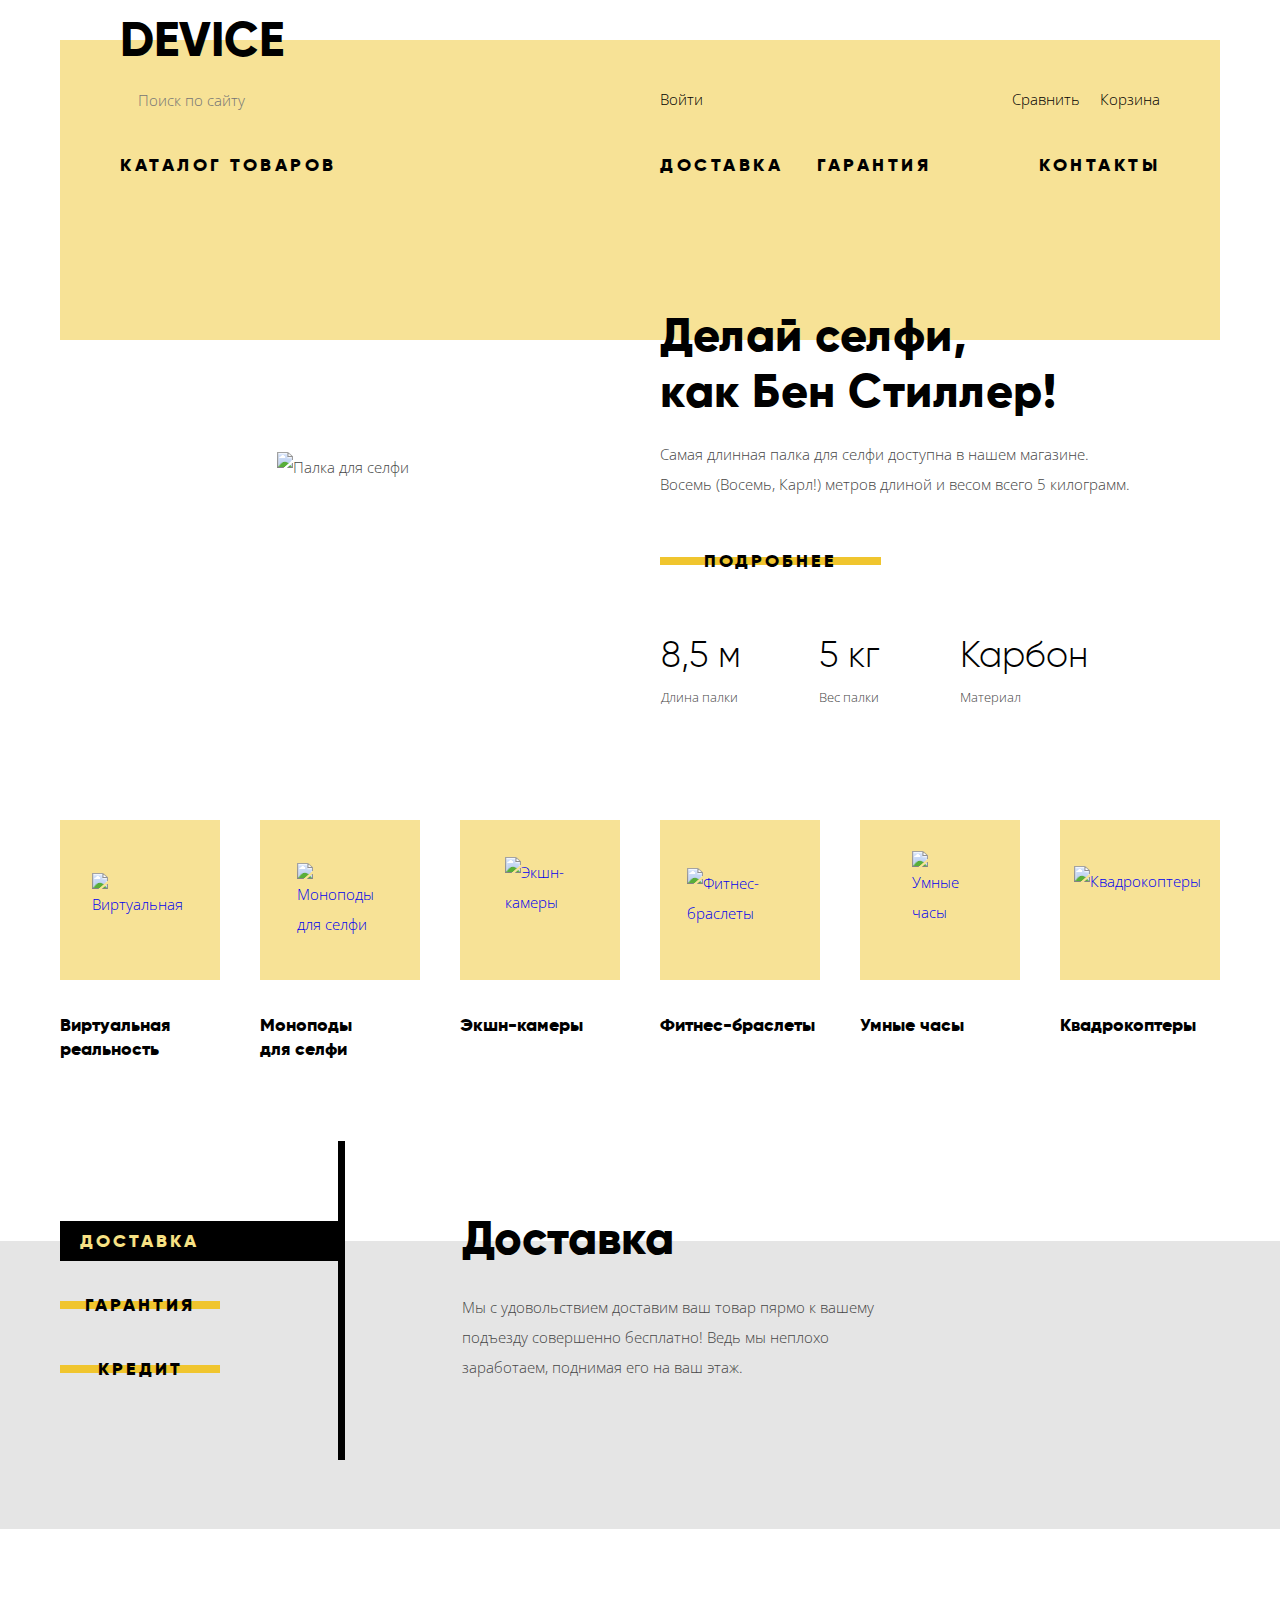
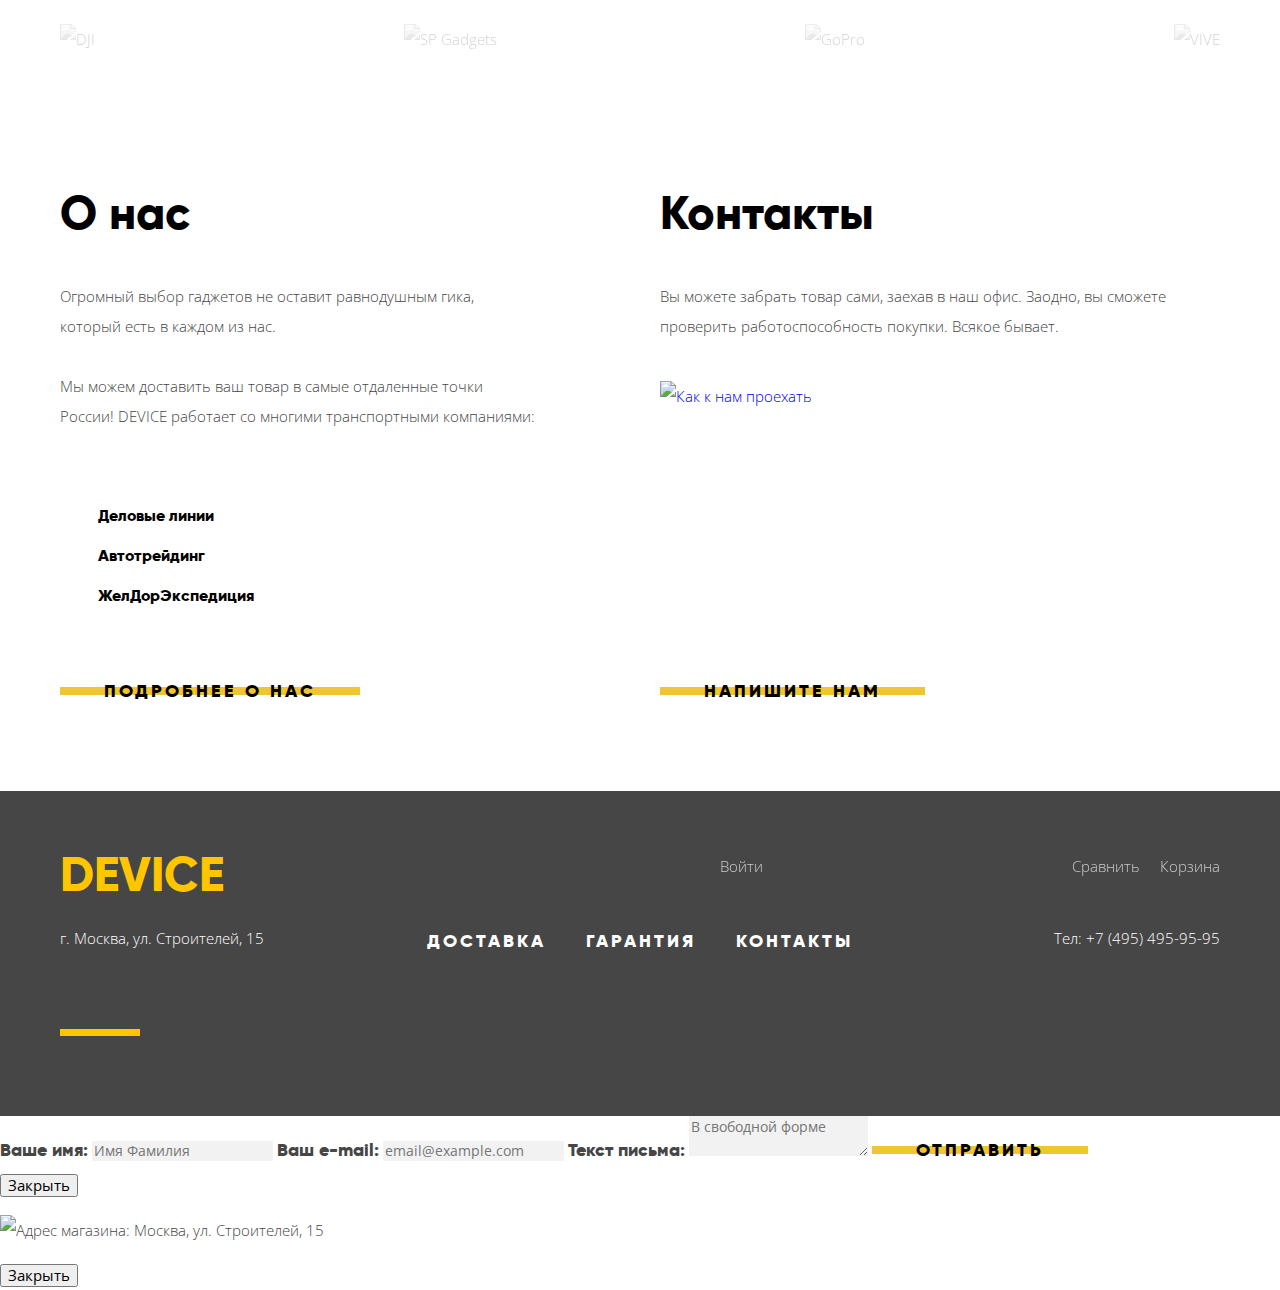
==== commit 630f15fc: "Логотип и Футер" ====
--- a/index.html
+++ b/index.html
@@ -11,9 +11,7 @@
         <header class="container">
             <div class="header-wrap">
                 <!-- первая строчка -->
-                <div class="header-top">
-                    <a class="main-logo" lang="en">Device</a>
-                </div>
+                <a class="main-logo" lang="en">Device</a>
                 <!-- Вторая строчка -->
                 <div class="header-middle">
                     <form class="search-form" action="https://echo.htmlacademy.ru" method="post">
--- a/css/style.css
+++ b/css/style.css
@@ -47,24 +47,19 @@
 
 .header-wrap {
 	margin: 0 20px;
+	margin-top: 40px;
 	background-color: #f7e296;
 }
 
-.header-top {
-	margin: 0;
-	padding: 0;
-	position: relative;
-}
 .main-logo {
 	position: absolute;
-	top: -24px;
-	left: 60px;
 	font-family: "Gilroy", Arial, sans-serif;
 	font-size: 48px;
 	font-weight: 700;
 	line-height: 48px;
 	color: #000000;
 	text-transform: uppercase;
+	transform: translate(60px, -24px);
 }
 
 .logo-link:hover,
@@ -767,8 +762,7 @@
 	display: flex;
     justify-content: center;
     flex-wrap: wrap;
-    /*flex-basis: 700px;*/
-	margin: 0;
+	margin: 0 auto;
     padding: 0;
 	font-family: "Gilroy", Arial, sans-serif;
 	font-size: 18px;
@@ -781,7 +775,7 @@
 }
 
 .site-nav-footer li {
-    margin-right: 40px;
+    margin: 0 20px;
 }
 
 .site-nav-footer a {
@@ -799,12 +793,15 @@
 }
 
 .footer-contacts {
+	flex-basis: 250px;
     margin: 0;
     padding: 0;
 }
 
 .footer-contacts-phone {
+	flex-basis: 250px;
 	color: #ffffff;
+	text-align: right;
 }
 
 .footer-contacts-phone:hover,
@@ -836,13 +833,13 @@
 .footer-social {
 	display: flex;
     justify-content: center;
-	margin: 0;
+	margin: 0 auto;
 	padding: 0;
 	list-style: none;
 }
 
 .footer-social li {
-    margin-right: 20px;
+    margin: 0px 10px;
 }
 
 .social-btn {
@@ -879,12 +876,13 @@
 
 .academy-logo {
 	display: block;
-    width: 27px;
+    width: 80px;
     height: 35px;
     font-size: 0;
     filter: #ffc600;
     background-image: url(../img/logo-html.svg);
     background-repeat: no-repeat;
+    background-position: right;
 }
 
 .academy-logo:hover,
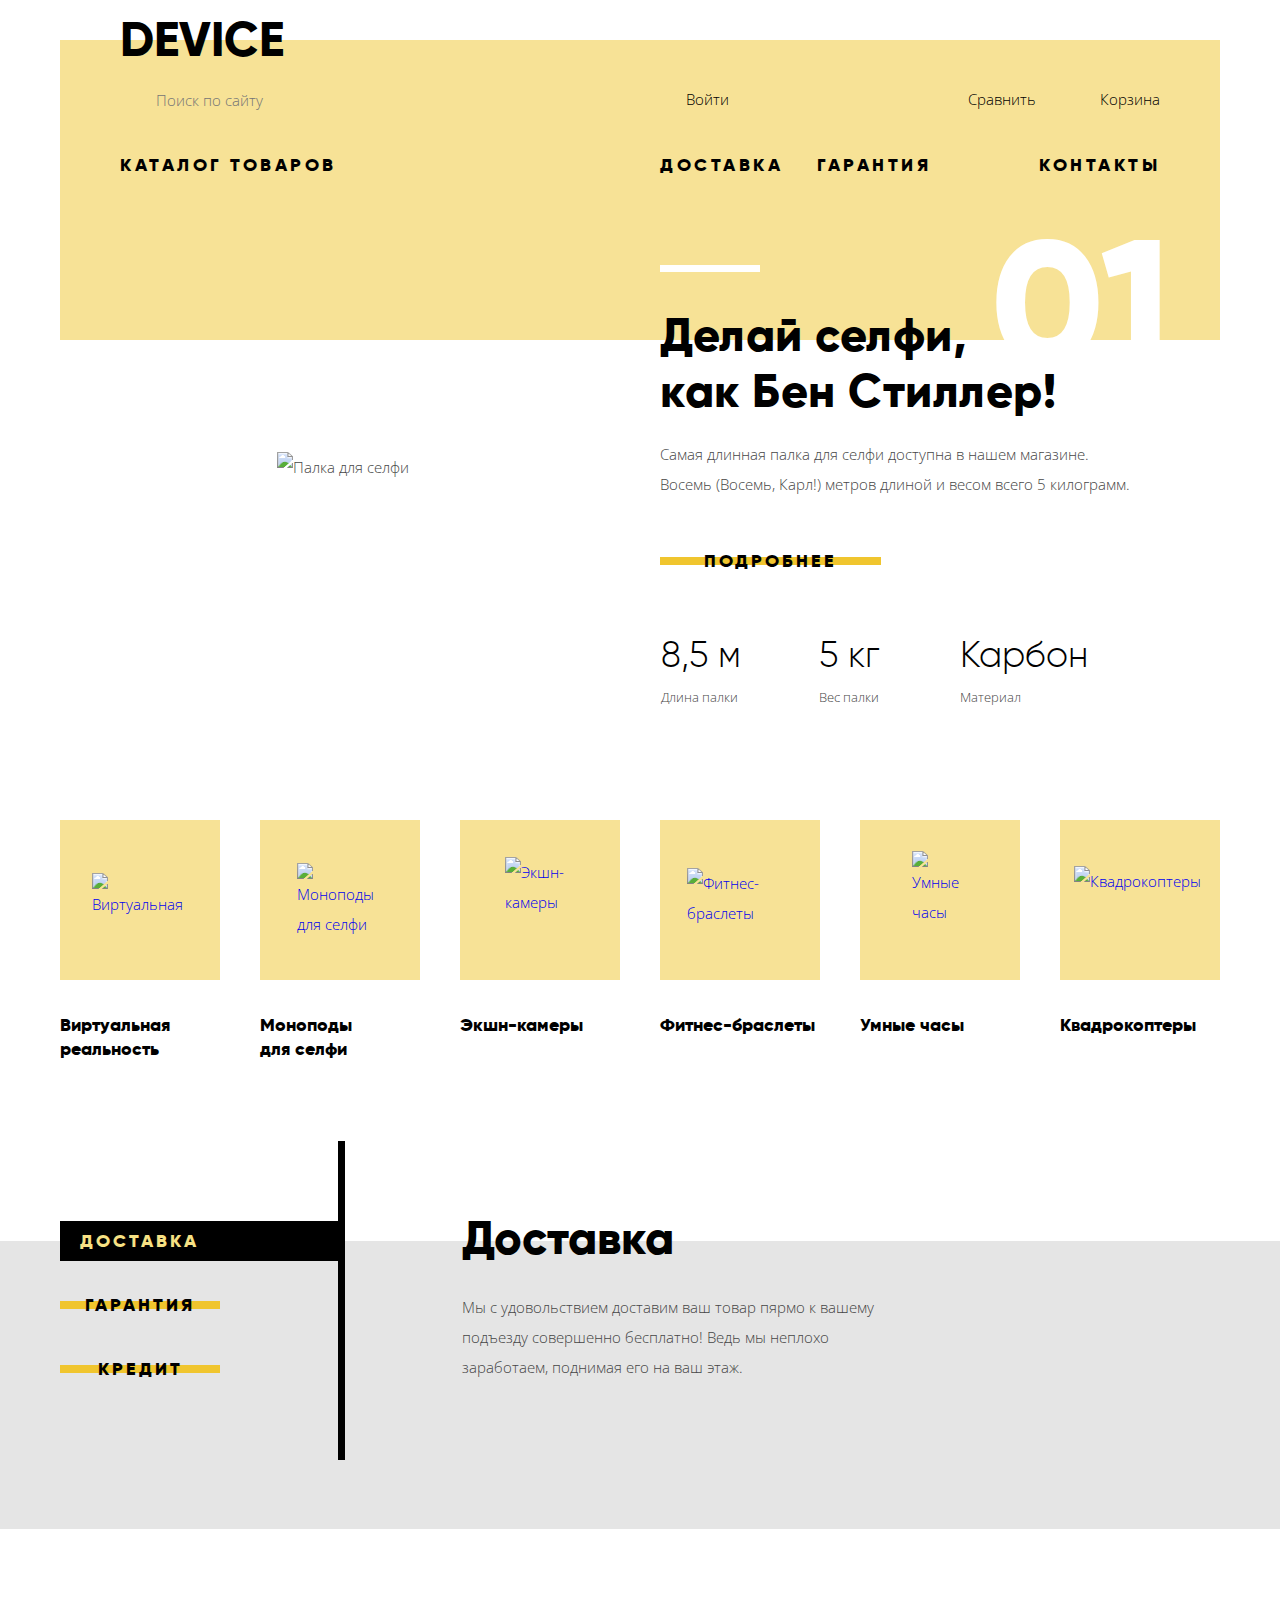
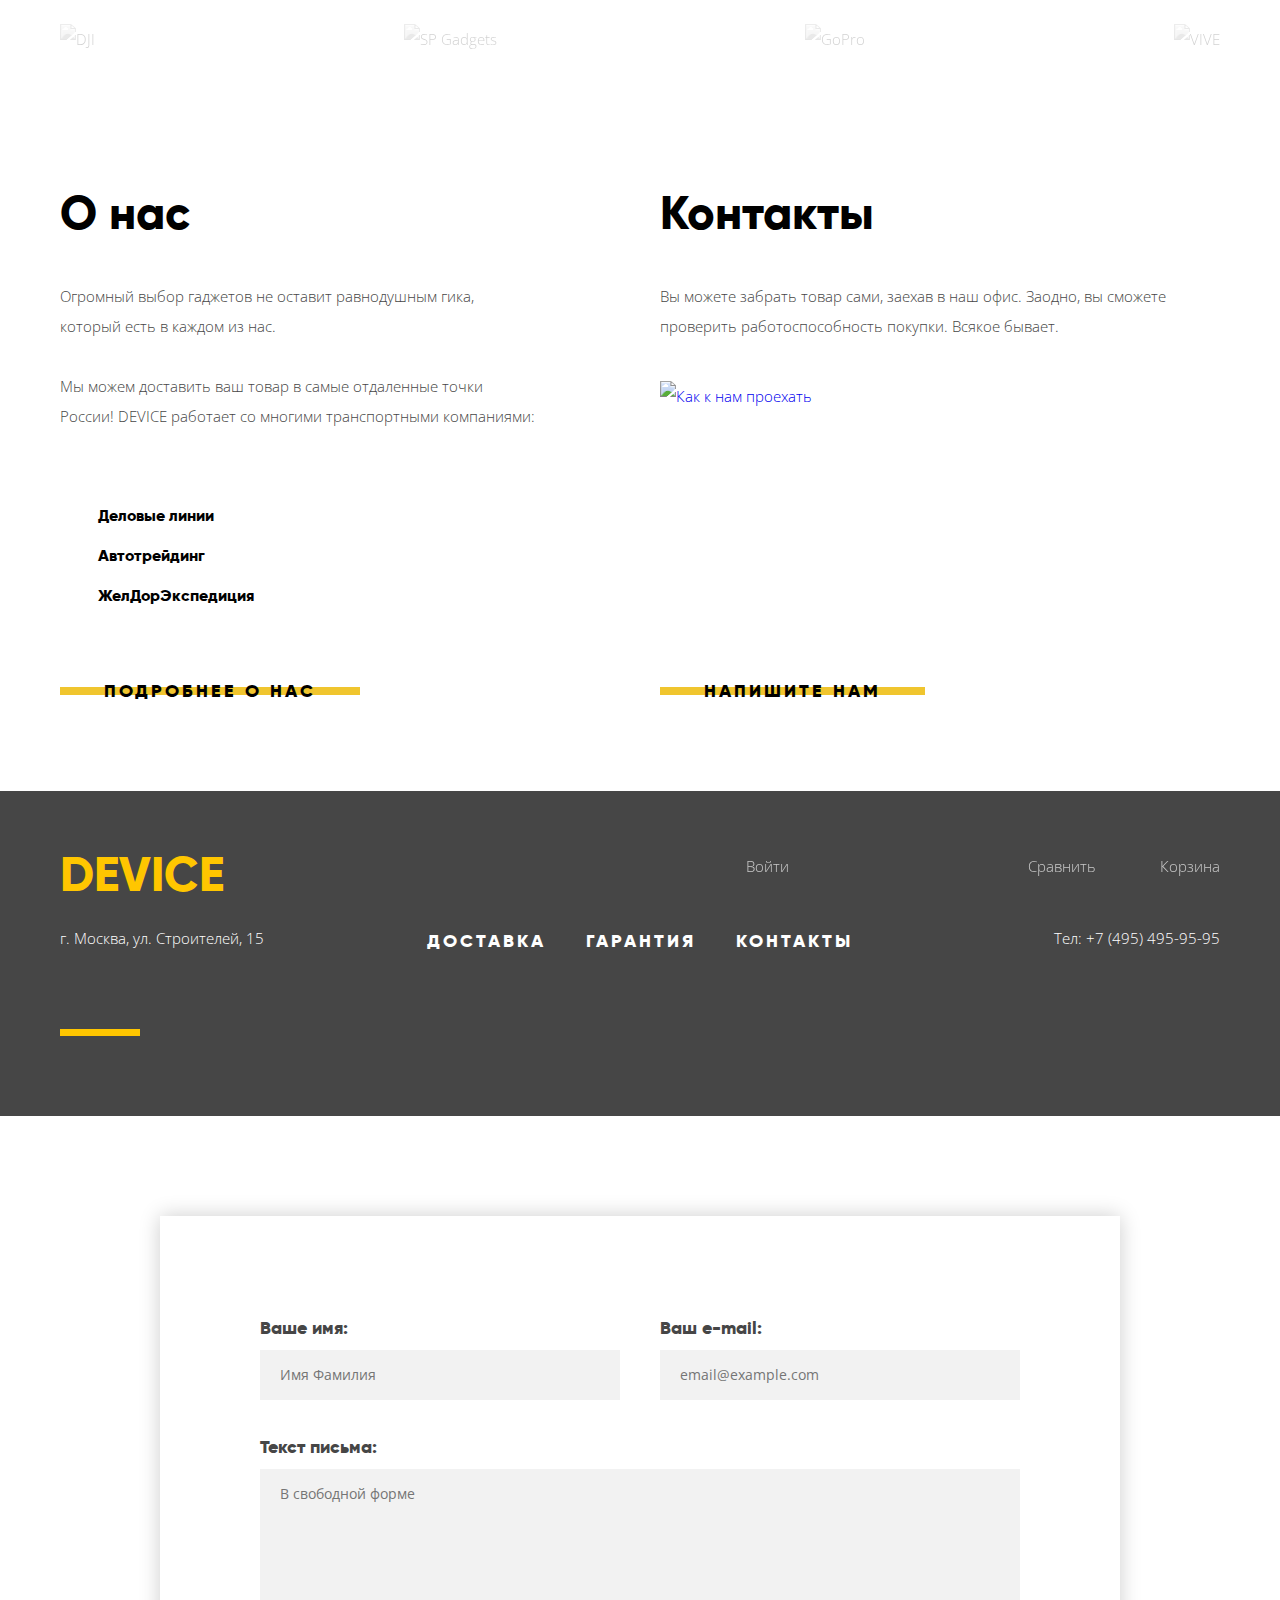
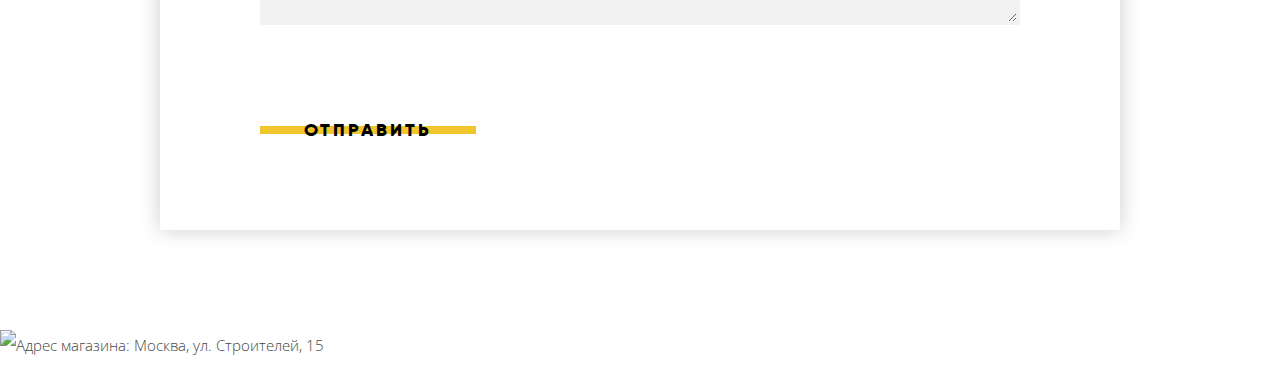
==== commit 782f3770: "Модальное окно стилизация" ====
--- a/index.html
+++ b/index.html
@@ -2,6 +2,7 @@
 <html lang="ru">
     <head>
         <meta charset="utf-8">
+        <meta name="viewport" content="width=device-width, initial-scale=1">
         <title>Девайс</title>
         <link href="https://fonts.googleapis.com/css?family=Open+Sans:300,400&amp;subset=cyrillic" rel="stylesheet">
         <link rel="stylesheet" href="css/normalize.css">
@@ -332,17 +333,25 @@
         <section class="modal modal-write-us">
             <h2 class="visually-hidden">Форма обратной связи</h2>
             <form class="write-us-form" action="https://echo.htmlacademy.ru" method="post">
-                <label for="name">Ваше имя:</label>
-                <input type="text" name="name" id="name" placeholder="Имя Фамилия">
-                <label for="e-mail">Ваш e-mail:</label>
-                <input type="email" name="e-mail" id="e-mail" placeholder="email@example.com">
-                <label for="text">Текст письма:</label>
-                <textarea name="text" id="text" placeholder="В свободной форме"></textarea>
+                <div class="write-us-wrap">
+                    <label for="name">Ваше имя:</label>
+                    <input type="text" name="name" id="name" placeholder="Имя Фамилия">
+                </div>
+                <div class="write-us-wrap">
+                    <label for="e-mail">Ваш e-mail:</label>
+                    <input type="email" name="e-mail" id="e-mail" placeholder="email@example.com">
+                </div>
+                <div class="write-us-wrap">
+                    <label for="text">Текст письма:</label>
+                    <textarea name="text" id="text" placeholder="В свободной форме"></textarea>
+                </div>
                 <button class="btn" type="submit">Отправить</button>
             </form>
             <button class="modal-close" type="button">Закрыть</button>
         </section>
 
+
+        <!-- Карта -->
         <section class="modal modal-map">
             <h2 class="visually-hidden">Как до нас добраться</h2>
             <p>
--- a/css/style.css
+++ b/css/style.css
@@ -98,12 +98,16 @@
 
 .search-form input {
 	width: 355px;
-	padding: 8px 18px;
+	padding: 8px 36px;
 	font: inherit;
 	vertical-align: middle;
 	color: rgba(0, 0, 0, 0.3);
 	box-sizing: border-box;
 	background-color: transparent;
+	background-image: url(../img/search.svg);
+    background-repeat: no-repeat;
+    background-position: left center;
+    background-size: 16px 16px;
 	border: none;
 	border-bottom: 2px solid transparent;
 }
@@ -195,12 +199,33 @@
 	opacity: 0.3;
 }
 
-.user-nav li:first-child {
+.user-nav li{
 	margin-right: 20px;
 }
 
-.shopping-nav li:last-child {
-	margin-left: 20px;
+.login-link a {
+	padding-left: 26px;
+	background: transparent url(../img/user.svg) no-repeat;
+	background-position: left;
+	background-size: 13px 12px;
+}
+
+.compare a {
+	padding-left: 22px;
+	background: transparent url(../img/compare.svg) no-repeat;
+	background-position: left;
+	background-size: 10px 10px;
+}
+
+.cart a {
+	padding-left: 24px;
+	background: transparent url(../img/cart.svg) no-repeat;
+	background-position: left;
+	background-size: 12px 12px;
+}
+
+.shopping-nav li {
+	margin-left: 40px;
 }
 
 .main-nav {
@@ -329,7 +354,8 @@
 	position: absolute;
 	bottom: 135px;
     right: 161px;
-	font-size: 0;
+	font-size: 0.1px; /*Для IE 11*/
+	color: transparent;
 }
 
 .switcher label::before {
@@ -378,6 +404,7 @@
 }
 
 .popular-item-slogan {
+	position: relative;
 	margin: 82px 0 20px;
     padding: 0;
 	font-family: "Gilroy", Arial, sans-serif;
@@ -386,6 +413,35 @@
 	line-height: 56px;
 	letter-spacing: 0.5px;
 	color: #000000;
+	z-index: 1;
+}
+
+.popular-item-desc::before {
+    content: "";
+    position: absolute;
+    top: 40px;
+    width: 100px;
+    height: 7px;
+    background-color: #ffffff;
+}
+
+.popular-item-desc::after {
+    content: "01";
+    position: absolute;
+    font-family: "Gilroy", Arial, sans-serif;
+	font-size: 179px;
+	font-weight: 700;
+    color: #ffffff;
+    top: 64px;
+    right: 48px;
+}
+
+.slider-2 .popular-item-desc::after {
+    content: "02";
+}
+
+.slider-3 .popular-item-desc::after {
+    content: "03";
 }
 
 .popular-item-desc {
@@ -669,7 +725,6 @@
 
 .shipping-partner-item::before {
     content: "";
-    display: block;
     width: 8px;
     height: 8px;
     margin-right: 30px;
@@ -824,7 +879,6 @@
 
 .footer-bottom::before {
     content: "";
-    display: block;
     width: 80px;
     height: 7px;
     background-color: #ffc600;
@@ -835,6 +889,7 @@
     justify-content: center;
 	margin: 0 auto;
 	padding: 0;
+	padding-right: 57px;
 	list-style: none;
 }
 
@@ -876,7 +931,7 @@
 
 .academy-logo {
 	display: block;
-    width: 80px;
+    width: 27px;
     height: 35px;
     font-size: 0;
     filter: #ffc600;
@@ -1066,8 +1121,36 @@
 .pagination-item a:active:not(.pagination-item-current) {
 	color: #000000;
 }
+/* Модальные окна */
+.modal-write-us {
+	position: relative;
+	display: flex;
+    flex-direction: column;
+    justify-content: center;
+    align-items: center;
+    width: 960px;
+    margin: 100px auto; /*Временно*/
+    box-shadow: 0px 0 20px rgba(4, 6, 6, 0.2);
+}
+
+.write-us-form {
+    display: flex;
+    justify-content: space-between;
+    flex-wrap: wrap;
+    margin: 100px;
+    margin-bottom: 80px;
+    padding: 0;
+}
+
+.write-us-wrap {
+	display: flex;
+    flex-direction: column;
+    margin-bottom: 35px;
+}
 
 .write-us-form label {
+	margin: 0;
+    margin-bottom: 10px;
 	font-family: "Gilroy", Arial, sans-serif;
 	font-size: 18px;
 	font-weight: 700;
@@ -1075,21 +1158,34 @@
 	text-transform: none;
 }
 
+.write-us-form input {
+	width: 360px;
+}
+
+.write-us-form textarea {
+	width: 760px;
+	height: 156px;
+	margin-bottom: 50px;
+}
+
 .write-us-form input,
 .write-us-form textarea {
-	font: "Open Sans", Arial, sans-serif;
+	padding: 13px 17px;
+	box-sizing: border-box;
+	font-family: "Open Sans", Arial, sans-serif;
 	font-size: 14px;
 	font-weight: 400;
 	line-height: 18px;
 	color: rgba(70, 70, 70, 0.4);
 
 	background-color: #f2f2f2;
-	border: none;
+	border: 3px solid #f2f2f2;
 }
 
 .write-us-form input:hover,
 .write-us-form textarea:hover {
 	background-color: #eaeaea;
+	border-color: #eaeaea;
 }
 
 .write-us-form input:focus,
@@ -1097,11 +1193,37 @@
 	color: #464646;
 
 	background-color: #ffffff;
-	border: 3px solid #f0c52e;
+	border-color: #f0c52e;
 }
 
 .write-us-form input:invalid {
 	color: rgba(70, 70, 70, 0.4);
 
 	background-color: #f6dada;
-}
+	border-color: #f6dada;
+}
+
+.modal-close {
+	position: absolute;
+    top: 22px;
+    right: 22px;
+    width: 55px;
+    height: 55px;
+    margin: 0;
+    padding: 0;
+    font-size: 0;
+    background-color: transparent;
+    background-image: url(../img/modal-close.svg);
+    background-repeat: no-repeat;
+    border: none;
+    opacity: 0.5;
+}
+
+.modal-close:hover,
+.modal-close:focus {
+	opacity: 1;
+}
+
+.modal-close:active {
+	opacity: 0.3;
+}
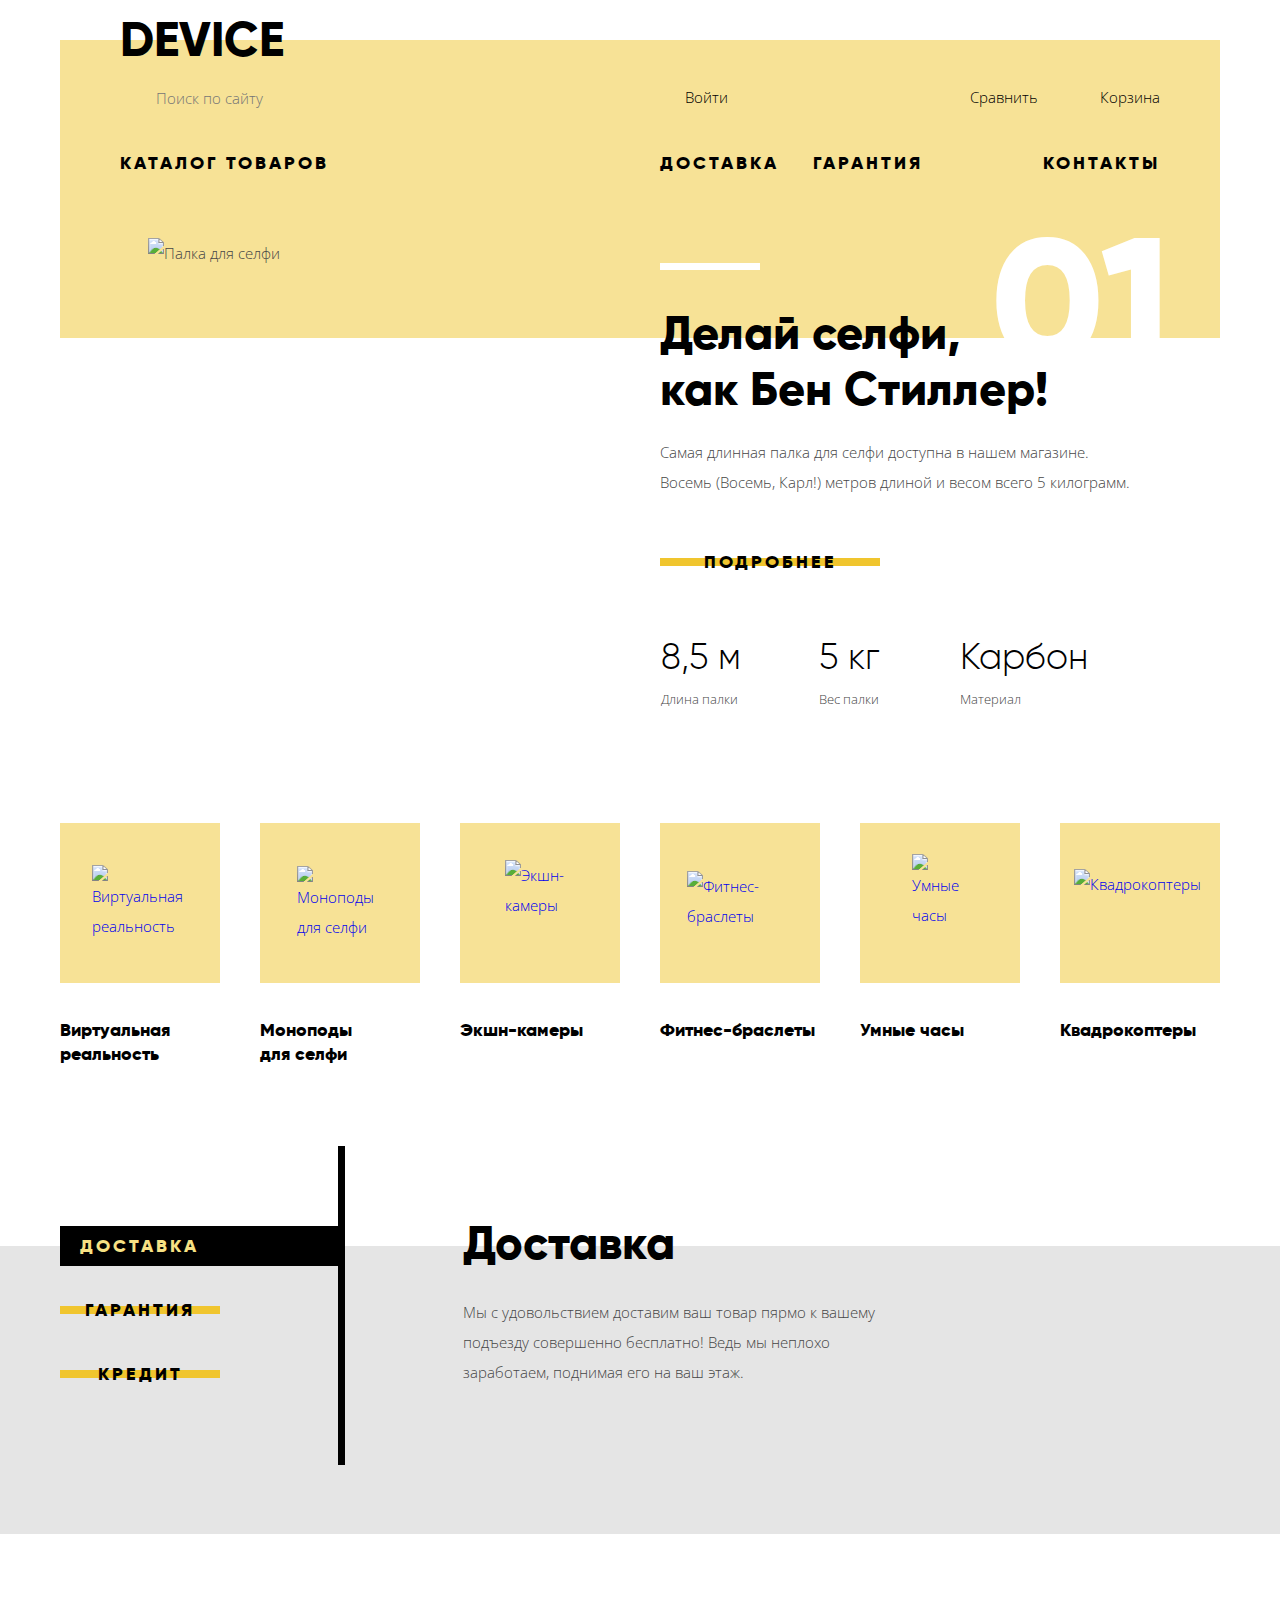
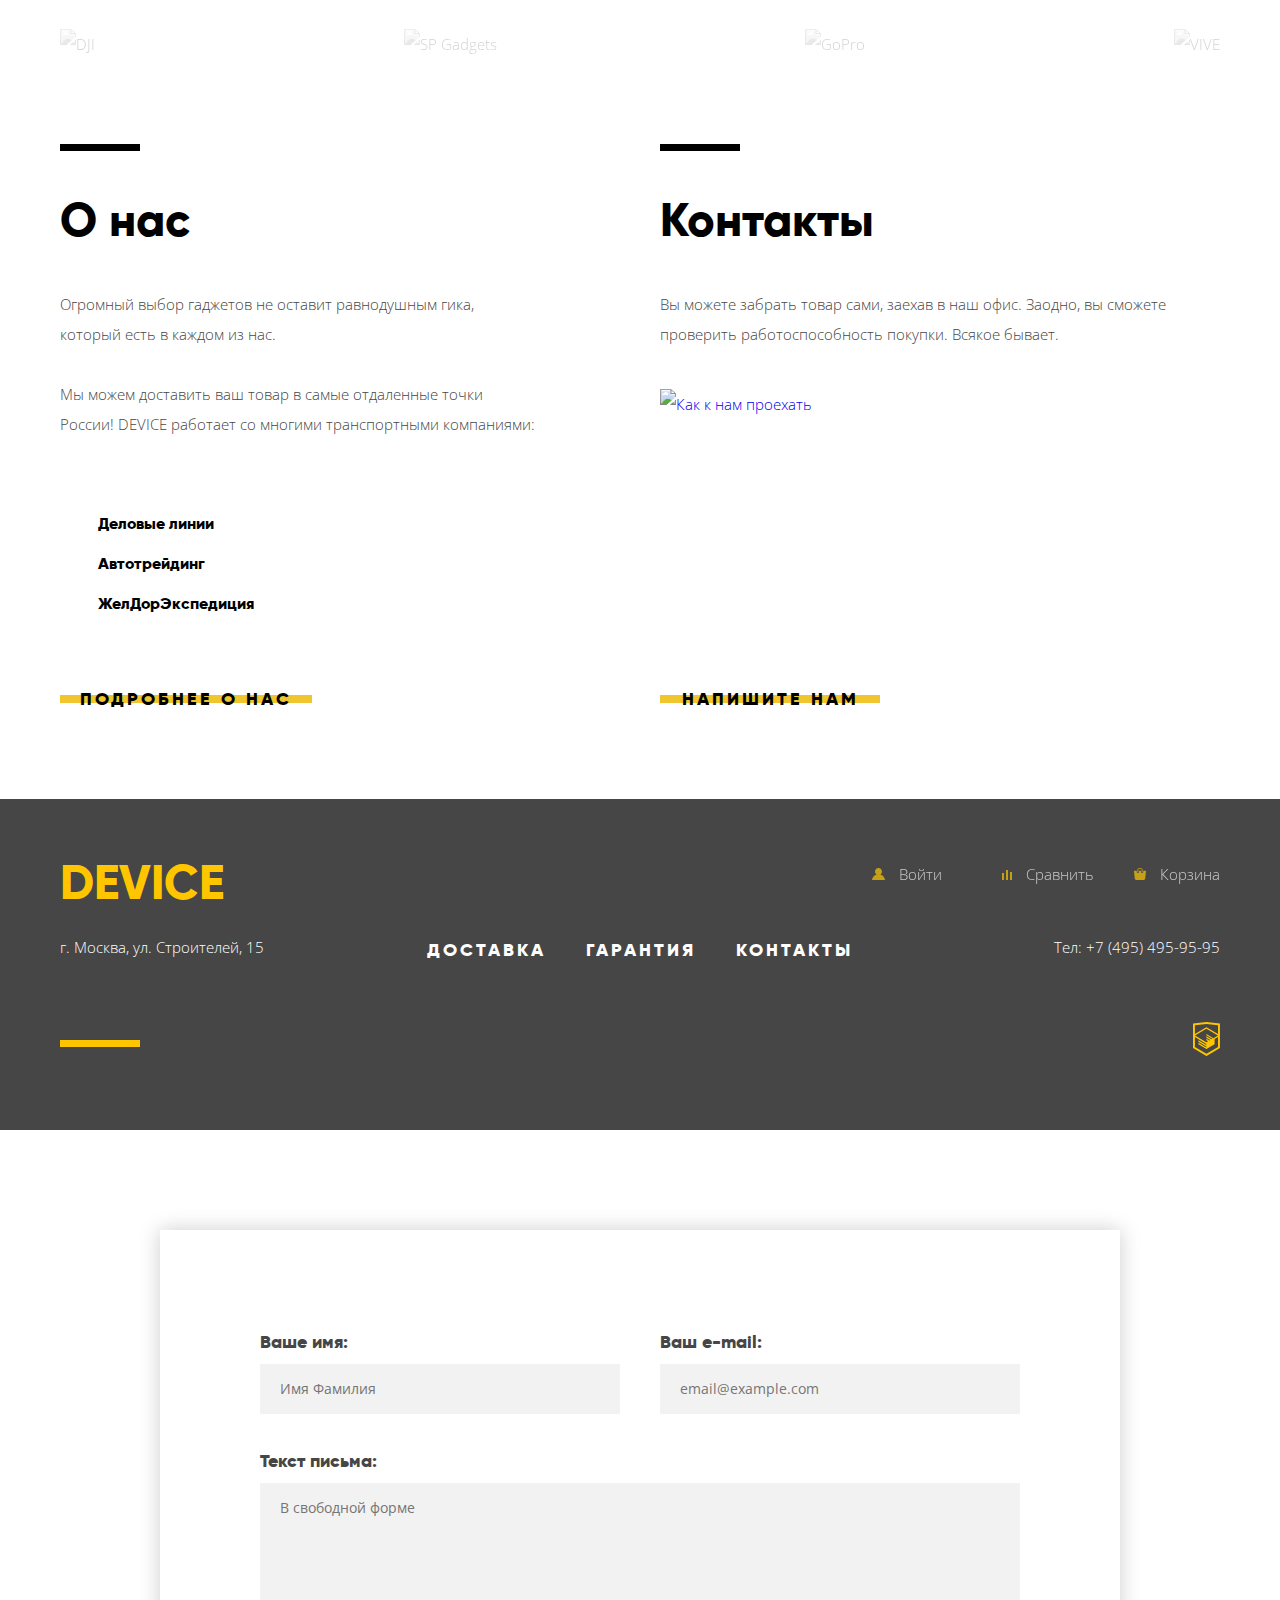
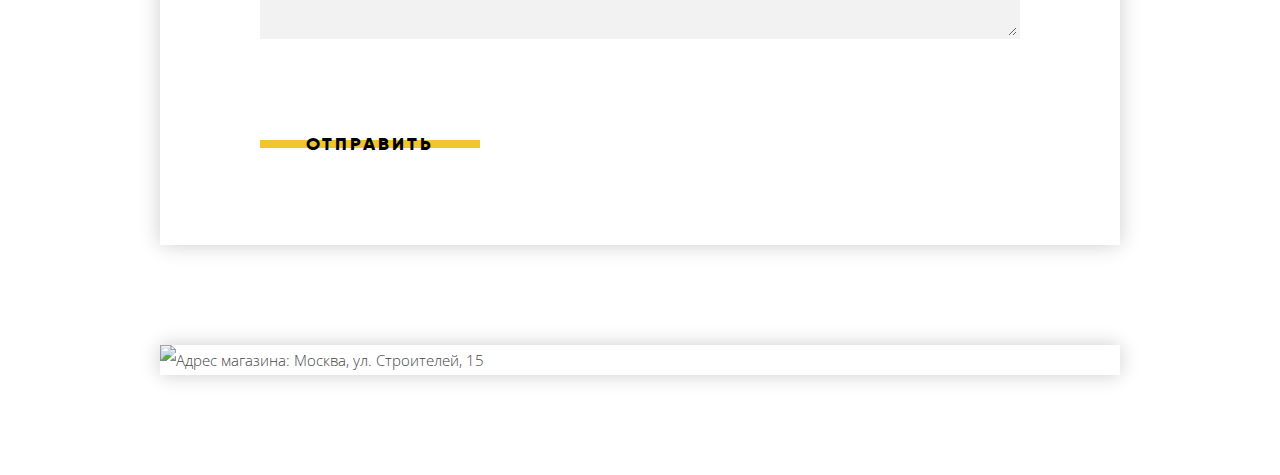
==== commit 1220e5e9: "Стилизация каталога" ====
--- a/index.html
+++ b/index.html
@@ -2,7 +2,6 @@
 <html lang="ru">
     <head>
         <meta charset="utf-8">
-        <meta name="viewport" content="width=device-width, initial-scale=1">
         <title>Девайс</title>
         <link href="https://fonts.googleapis.com/css?family=Open+Sans:300,400&amp;subset=cyrillic" rel="stylesheet">
         <link rel="stylesheet" href="css/normalize.css">
@@ -34,7 +33,7 @@
                 <nav class="main-nav">
                     <ul class="catalog-nav">
                         <li class="main-nav-menu">
-                            <a class="" tabindex="0">Каталог товаров</a>
+                            <a class="big-menu" href="#">Каталог товаров</a>
                             <div class="nav-submenu-wrap">
                                 <ul class="catalog-nav-submenu">
                                     <li><a href="#">Виртуальная реальность</a></li>
@@ -73,13 +72,8 @@
                     <input class="visually-hidden" type="radio" name="slides-switcher" id="first-switcher" value="first-slide" checked>
                     <input class="visually-hidden" type="radio" name="slides-switcher" id="second-switcher" value="second-slide">
                     <input class="visually-hidden" type="radio" name="slides-switcher" id="third-switcher" value="third-slide">
-                    <ul class="slider-switchers">
-                        <li class="switcher"><label for="first-switcher">Первый слайд</label></li>
-                        <li class="switcher"><label for="second-switcher">Второй слайд</label></li>
-                        <li class="switcher"><label for="third-switcher">Третий слайд</label></li>
-                    </ul>
                     <ol class="popular-list">
-                        <li class="popular-item slider-1">
+                        <li class="popular-item">
                             <h3 class="visually-hidden">Палка для селфи</h3>
                             <div class="popular-item-image">
                                 <img src="img/slider-1.png" width="384" height="486" alt="Палка для селфи">
@@ -104,7 +98,7 @@
                                 </table>
                             </div>
                         </li>
-                        <li class="popular-item slider-2">
+                        <li class="popular-item">
                             <h3 class="visually-hidden">Фитнес-браслет</h3>
                             <div class="popular-item-image">
                                 <img src="img/slider-2.png" width="345" height="485" alt="Фитнес-браслет">
@@ -125,7 +119,7 @@
                                 </table>
                             </div>
                         </li>
-                        <li class="popular-item slider-3">
+                        <li class="popular-item">
                             <h3 class="visually-hidden">Квадрокоптер</h3> 
                             <div class="popular-item-image">
                                 <img src="img/slider-3.png" width="526" height="334" alt="Квадрокоптер">
@@ -149,6 +143,17 @@
                             </div>
                         </li>
                     </ol>
+                    <ul class="slider-switchers">
+                        <li class="switcher">
+                            <label for="first-switcher"><span class="visually-hidden">Первый слайд</span></label>
+                        </li>
+                        <li class="switcher">
+                            <label for="second-switcher"><span class="visually-hidden">Второй слайд</span></label>
+                        </li>
+                        <li class="switcher">
+                            <label for="third-switcher"><span class="visually-hidden">Третий слайд</span></label>
+                        </li>
+                    </ul>
                 </section>
             </div>
             
@@ -156,11 +161,9 @@
             <section class="categories container">
                 <h2 class="visually-hidden">Категории товаров</h2>
                 <ul class="categories-list">
-                    <!-- Все картинки разного размера. (Узнать, как их всех правильно отцентровать) -->
                     <li class="category-item">
                         <a href="#">
                             <h3>Виртуальная реальность</h3>
-                            <!-- Может после <h3> лучше не в <div>, а в <p>? -->
                             <div class="category-item-image">
                                 <img src="img/virtual-reality.svg" width="97" height="55" alt="Виртуальная реальность">
                             </div>
@@ -169,7 +172,6 @@
                     <li class="category-item">
                         <a href="catalog.html">
                             <h3>Моноподы<br>для селфи</h3>
-                            <!-- Может после <h3> лучше не в <div>, а в <p>? -->
                             <div class="category-item-image">
                                 <img src="img/selfie.svg" width="86" height="117" alt="Моноподы для селфи">
                             </div>
@@ -178,7 +180,6 @@
                     <li class="category-item">
                         <a href="#">
                             <h3>Экшн-камеры</h3>
-                            <!-- Может после <h3> лучше не в <div>, а в <p>? -->
                             <div class="category-item-image">
                                 <img src="img/сamera-action.svg" width="71" height="87" alt="Экшн-камеры">
                             </div>
@@ -187,7 +188,6 @@
                     <li class="category-item">
                         <a href="#">
                             <h3>Фитнес-браслеты</h3>
-                            <!-- Может после <h3> лучше не в <div>, а в <p>? -->
                             <div class="category-item-image">
                                 <img src="img/fitness-bracelets.svg" width="107" height="65" alt="Фитнес-браслеты">
                             </div>
@@ -299,11 +299,37 @@
                     <a class="footer-logo">Device</a>
                     <div class="minor-nav">
                         <ul class="user-nav">
-                            <li class="login-link"><a href="#">Войти</a></li>
+                            <li class="login-link">
+                                <a href="#">
+                                    <svg xmlns="http://www.w3.org/2000/svg" width="13px" height="12px" viewBox="0 0 13 12">
+                                        <path fill="#272525" d="M0.032,12h12.937c-0.163-2.643-2.074-4.837-4.671-5.543C9.306,5.846,9.985,4.75,9.985,3.485 C9.985,1.561,8.425,0,6.5,0S3.015,1.561,3.015,3.485c0,1.264,0.68,2.361,1.688,2.972C2.106,7.163,0.194,9.357,0.032,12z"/>
+                                    </svg>
+                                    Войти
+                                </a>
+                            </li>
                         </ul>
                         <ul class="shopping-nav">
-                            <li class="compare"><a href="#">Сравнить</a></li>
-                            <li class="cart"><a href="#">Корзина</a></li>
+                            <li class="compare">
+                                <a href="#">
+                                    <svg xmlns="http://www.w3.org/2000/svg" width="10px" height="10px" viewBox="0 0 10 10">
+                                        <rect x="8" y="2" width="1.984" height="8"/>
+                                        <rect y="3" width="1.984" height="7"/>
+                                        <rect x="4" width="2" height="10"/>
+                                    </svg>
+                                    Сравнить
+                                </a>
+                            </li>
+                            <li class="cart">
+                                <a href="#">
+                                    <svg xmlns="http://www.w3.org/2000/svg" width="12px" height="12px" viewBox="0 0 12 12">
+                                        <g>
+                                            <path d="M11.864,3.017c-0.082-0.098-0.203-0.154-0.327-0.154H9.225V4.09c0,0.563-0.484,1.022-1.08,1.022 c-0.594,0-1.078-0.458-1.078-1.022V2.863H4.909V4.09c0,0.563-0.485,1.022-1.08,1.022c-0.595,0-1.078-0.458-1.078-1.022V2.863H0.438 c-0.125,0-0.243,0.056-0.327,0.154C0.028,3.115-0.012,3.245,0.003,3.375l0.776,7.134c0.015,0.806,0.642,1.455,1.411,1.455h7.595 c0.77,0,1.396-0.649,1.411-1.455l0.776-7.134C11.987,3.245,11.946,3.115,11.864,3.017z"/>
+                                            <path d="M3.829,4.499c0.239,0,0.433-0.184,0.433-0.409V1.84c0-0.632,0.672-1.022,1.295-1.022h1.079 c0.655,0,1.078,0.401,1.078,1.022v2.25c0,0.225,0.194,0.409,0.431,0.409c0.239,0,0.433-0.184,0.433-0.409V1.84 C8.577,0.773,7.761,0,6.636,0H5.557C4.367,0,3.398,0.826,3.398,1.84v2.25C3.398,4.315,3.592,4.499,3.829,4.499z"/>
+                                        </g>
+                                    </svg>
+                                    Корзина
+                                </a>
+                            </li>
                         </ul>
                     </div>
                 </div>
@@ -324,7 +350,12 @@
                         <li><a class="social-btn social-btn-in" href="#">Инстаграм</a></li>
                         <li><a class="social-btn social-btn-tw" href="#">Твиттер</a></li>
                     </ul>
-                    <a class="academy-logo" href="https://htmlacademy.ru/intensive/htmlcss">Логотип Академии</a>
+                    <a class="academy-logo" href="https://htmlacademy.ru/intensive/htmlcss">
+                        <svg xmlns="http://www.w3.org/2000/svg" width="26.943px" height="34.09px" viewBox="0 0 26.943 34.09">
+                            <path d="M13.62,0.017L13.472,0L0,1.412v24.661l13.473,8.017l13.43-7.99l0.042-0.025V1.412L13.62,0.017z M25.019,12.127L13.495,5.334 L13.494,5.23l-0.087,0.05l-0.088-0.056v0.109L1.925,12.118V3.147l11.548-1.212l11.547,1.212V12.127z M13.405,6.787L24.923,13.5 l-4.479,2.64l-7.093-4.221l-0.014,1.415l5.904,3.513l-0.86,0.507l-5.03-2.992l-0.014,1.415l3.827,2.275l-0.782,0.523l-3.031-1.787 l-0.014,1.413l1.853,1.091l-1.8,1.081L2.034,13.622L13.405,6.787z M1.925,15.127l11.411,6.791l0.016,1.044L5.41,18.234L5.395,19.65 l7.979,4.795l0.018,1.076l-7.973-4.74l-0.013,1.414l8.021,4.822l0.046,0.025l8.143-4.872l-0.011-5.177l3.415-2.036v10.021 L13.472,31.85L1.925,24.979V15.127z"/>
+                        </svg>
+                        <span class="visually-hidden">Логотип Академии</span>
+                    </a>
                 </div>
             </div>
         </footer>
@@ -354,9 +385,7 @@
         <!-- Карта -->
         <section class="modal modal-map">
             <h2 class="visually-hidden">Как до нас добраться</h2>
-            <p>
-                <img src="img/map-big.jpg" width="960" height="559" alt="Адрес магазина: Москва, ул. Строителей, 15">
-            </p>
+            <img src="img/map-big.jpg" width="960" height="559" alt="Адрес магазина: Москва, ул. Строителей, 15">
             <button class="modal-close" type="button">Закрыть</button>
         </section>
     </body>
--- a/css/style.css
+++ b/css/style.css
@@ -13,6 +13,7 @@
 }
 
 body {
+	min-width: 1200px;
 	margin: 0;
 	padding: 0;
 
@@ -25,29 +26,40 @@
 	background-color: #ffffff;
 }
 
-.visually-hidden {
+a {
+	text-decoration: none;
+}
+
+img {
+  max-width: 100%;
+  height: auto;
+}
+
+.visually-hidden,
+input[type="checkbox"].visually-hidden,
+input[type="radio"].visually-hidden {
   position: absolute;
+
   width: 1px;
   height: 1px;
   margin: -1px;
   border: 0;
   padding: 0;
+
+  white-space: nowrap;
+
+  clip-path: inset(100%);
   clip: rect(0 0 0 0);
   overflow: hidden;
 }
 
-a {
-	text-decoration: none;
-}
-
 .container {
-	width: 1200px;
+	width: 1160px;
     margin: 0 auto;
+    padding: 0 20px;
 }
 
 .header-wrap {
-	margin: 0 20px;
-	margin-top: 40px;
 	background-color: #f7e296;
 }
 
@@ -76,7 +88,7 @@
 	align-items: baseline;
 	margin: 0;
 	margin-top: 40px;
-	padding: 37px 60px 25px;
+	padding: 35px 60px 25px;
 	
 }
 
@@ -91,18 +103,20 @@
 }
 
 .search-form {
-	margin: 0;
-	margin-right: auto;
+	width: 50%;
+	margin: 0;
+	margin-right: 20px;
 	padding: 0;
 }
 
 .search-form input {
+	box-sizing: border-box;
 	width: 355px;
+	height: 48px; /*Для IE*/
 	padding: 8px 36px;
 	font: inherit;
 	vertical-align: middle;
 	color: rgba(0, 0, 0, 0.3);
-	box-sizing: border-box;
 	background-color: transparent;
 	background-image: url(../img/search.svg);
     background-repeat: no-repeat;
@@ -110,6 +124,7 @@
     background-size: 16px 16px;
 	border: none;
 	border-bottom: 2px solid transparent;
+	border-radius: 0;
 }
 
 .search-form input:hover {
@@ -166,7 +181,8 @@
 .minor-nav {
 	display: flex;
 	justify-content: space-between;
-	flex-basis: 500px;
+	width: 50%;
+	margin-left: 20px;
 }
 
 .user-nav,
@@ -189,14 +205,15 @@
 
 .minor-nav a:hover,
 .minor-nav a:focus,
-.main-nav-menu a:hover:not(.submenu-active),
+.main-nav-menu:hover > a,
+.main-nav-menu a:hover,
 .main-nav-menu a:focus  {
-	opacity: 0.6;
+	color: rgba(0, 0, 0, 0.6);
 }
 
 .minor-nav a:active,
-.main-nav-menu a:active:not(.submenu-active)  {
-	opacity: 0.3;
+.main-nav-menu a:active {
+	color: rgba(0, 0, 0, 0.3);
 }
 
 .user-nav li{
@@ -204,23 +221,23 @@
 }
 
 .login-link a {
-	padding-left: 26px;
+	padding-left: 25px;
 	background: transparent url(../img/user.svg) no-repeat;
-	background-position: left;
+	background-position: left center;
 	background-size: 13px 12px;
 }
 
 .compare a {
 	padding-left: 22px;
 	background: transparent url(../img/compare.svg) no-repeat;
-	background-position: left;
+	background-position: left center;
 	background-size: 10px 10px;
 }
 
 .cart a {
-	padding-left: 24px;
+	padding-left: 22px;
 	background: transparent url(../img/cart.svg) no-repeat;
-	background-position: left;
+	background-position: left center;
 	background-size: 12px 12px;
 }
 
@@ -232,23 +249,39 @@
 	display: flex;
 	justify-content: space-between;
 	padding: 0 60px 45px;
-	background-color: #f7e296;
-}
-
-.main-nav-left {
-
+}
+
+.catalog-nav {
+	width: 50%;
+	margin: 0;
+	margin-right: 20px;
+	padding: 0;
+	list-style: none;
+}
+
+.big-menu {
+	position: relative;
+	padding-right: 25px;
+}
+
+.big-menu::after {
+	content: "";
+	position: absolute;
+	top: 3px;
+    right: 0px;
+	width: 16px;
+	height: 16px;
+	background-color: transparent;
+	background-image: url(../img/plus.svg);
+	background-repeat: no-repeat;
+	opacity: 0.3;
 }
 
 .main-nav-right {
 	display: flex;
 	justify-content: space-between;
-	flex-basis: 500px;
-}
-
-.catalog-nav {
-	margin: 0;
-	padding: 0;
-	list-style: none;
+	width: 50%;
+	margin-left: 20px;
 }
 
 .servises-nav {
@@ -262,6 +295,8 @@
 
 .main-nav-menu {
 	position: relative;
+	display: inline-block;
+	cursor: pointer;
 }
 
 .main-nav-menu:not(:nth-child(even)) {
@@ -284,14 +319,14 @@
 	font-weight: 700;
 	line-height: 24px;
 	text-transform: uppercase;
-	letter-spacing: 3.5px;
+	letter-spacing: 3px;
 	cursor: pointer;
 }
 
 .nav-submenu-wrap {
 	display: none;
 	position: absolute;
-    top: 25px;
+    top: 26px;
     left: -60px;
     background-color: #f7e296;
     padding: 16px 60px 40px;
@@ -301,8 +336,7 @@
 
 .main-nav-menu:hover .nav-submenu-wrap,
 .main-nav-menu a:focus + .nav-submenu-wrap,
-.main-nav-menu a:active + .nav-submenu-wrap, 
-.main-nav-menu a:visited + .nav-submenu-wrap{
+.main-nav-menu a:active + .nav-submenu-wrap {
 	display: flex;
 }
 
@@ -321,8 +355,8 @@
 
 .popular {
 	position: relative;
-	margin: 0 20px;
-	margin-bottom: 100px;
+	margin: 0;
+	margin-bottom: 85px;
 	padding: 0;
 	background-image: linear-gradient(to bottom, #f7e296 115px, transparent 115px);
 }
@@ -330,57 +364,47 @@
 .popular-list{
 	margin: 0;
 	padding: 0;
-	min-height: 495px;
 	list-style: none;
 }
 
 .popular-item {
 	display: none;
-}
-
-.popular input:first-of-type:checked ~ .popular-list li:first-child,
+	min-height: 515px;
+}
+
+.popular input:nth-of-type(1):checked ~ .popular-list li:nth-child(1),
 .popular input:nth-of-type(2):checked ~ .popular-list li:nth-child(2),
-.popular input:last-of-type:checked ~ .popular-list li:last-child {
+.popular input:nth-of-type(3):checked ~ .popular-list li:nth-child(3) {
 	display: flex;
 }
 
 .slider-switchers {
-	margin: 0;
-	padding: 0;
-	list-style: none;
-}
-
-.switcher label {
 	position: absolute;
-	bottom: 135px;
-    right: 161px;
-	font-size: 0.1px; /*Для IE 11*/
-	color: transparent;
+	right: 100px;
+	bottom: 0;
+	display: flex;
+	margin: 0;
+	padding: 0;
+	list-style: none;
+	transform: translateY(-185px);
+}
+
+.switcher {
+	margin-left: 33px;
 }
 
 .switcher label::before {
 	content: "";
 	position: absolute;
-	width: 12px;
-	height: 12px;
+	width: 20px;
+	height: 20px;
 	background-image: url(../img/slider-button-empty.svg);
 	background-repeat: no-repeat;
 	background-size: 12px 12px;
-	top: 0;
+	background-position: center;
+	border-radius: 50%;
 	cursor: pointer;
     z-index: 10;
-}
-
-.switcher:first-child label::before {
-	left: 0;
-}
-
-.switcher:nth-child(2) label::before {
-	left: 33px;
-}
-
-.switcher:last-child label::before {
-	left: 66px;
 }
 
 .popular input:first-of-type:checked ~ .slider-switchers li:first-child label::before,
@@ -390,17 +414,16 @@
 }
 
 .popular-item-image {
-	margin: auto;
-}
-
-.popular-item-image img {
-    max-width: 560px;
-    height: auto;
+	width: 50%;
+    margin-right: 20px;
+    display: flex;
+    justify-content: center;
+    align-items: center;
 }
 
 .popular-item-content {
-	width: 560px;
-	margin-left: 35px;
+	width: 50%;
+	margin-left: 20px;
 }
 
 .popular-item-slogan {
@@ -411,9 +434,8 @@
 	font-size: 47px;
 	font-weight: 700;
 	line-height: 56px;
-	letter-spacing: 0.5px;
-	color: #000000;
-	z-index: 1;
+	color: #000000;
+	z-index: 5;
 }
 
 .popular-item-desc::before {
@@ -447,14 +469,16 @@
 .popular-item-desc {
 	margin: 0;
     padding: 0;
-    margin-bottom: 42px;
+    margin-bottom: 45px;
 }
 
 .popular-item-more {
-    margin-bottom: 49px;
+    margin-bottom: 50px;
 }
 
 .popular-item-spec {
+	margin: 0;
+    padding: 0;
     border-spacing: 0;
 }
 
@@ -476,7 +500,9 @@
 
 .btn {
 	display: inline-block;
-	padding: 8px 44px;
+	box-sizing: border-box;
+	min-width: 220px;
+	padding: 8px 20px;
 	font-family: "Gilroy", Arial, sans-serif;
 	font-size: 18px;
 	font-weight: 700;
@@ -485,7 +511,6 @@
 	text-align: center;
 	text-transform: uppercase;
 	letter-spacing: 3px;
-	
 	background-color: transparent;
 	background-image: linear-gradient(to bottom, transparent 16px, #f0c52e 16px, #f0c52e 24px, transparent 24px);
 	border: none;
@@ -510,7 +535,8 @@
 
 .categories-list {
 	display: flex;
-    justify-content: space-around;
+    justify-content: space-between;
+    flex-wrap: wrap;
 	margin: 0;
     padding: 0;
 	list-style: none;
@@ -544,7 +570,7 @@
 	width: 160px;
 	height: 160px;
 	margin: 0;
-	margin-bottom: 33px;
+	margin-bottom: 35px;
 	padding: 0;
 	background-color: #f7e296;
 }
@@ -574,7 +600,6 @@
 
 .servises-list-menu {
     margin: 0;
-    margin-left: 20px;
     padding: 0;
     list-style: none;
     transform: translateY(-32px);
@@ -582,7 +607,6 @@
 
 .servises-list-menu::before {
     content: "";
-    display: block;
     position: absolute;
     width: 7px;
     height: 319px;
@@ -591,18 +615,17 @@
 }
 
 .servises-list {
-	margin: 0;
-	margin-right: 20px;
+	width: 880px;
+	margin: 0;
     padding: 0;
 	list-style: none;
 	transform: translateY(-27px);
 }
 
 .servise-btn {
-	width: 160px;
+	min-width: 160px;
 	margin: 12px 0;
-	padding: 8px 0;
-	box-sizing: border-box;
+	padding: 8px 15px;     
 	cursor: pointer;
 }
 
@@ -620,16 +643,41 @@
 
 .servise-item {
 	display: none;
-	margin-left: 124px;
+	justify-content: space-between;
+	flex-wrap: wrap;
+	padding-left: 125px;
+    padding-right: 60px;
+}
+
+.servise-item::after {
+    content: "";
+    width: 200px;
+    height: 200px;
+    background-repeat: no-repeat;
+    background-position: right;
+    transform: translateY(-83px);
+}
+
+.servise-item:first-child::after {
+	background-image: url(../img/delivery.svg);
+}
+
+.servise-item:nth-child(2)::after {
+	background-image: url(../img/warranty.svg);
+}
+
+.servise-item:last-child::after {
+	background-image: url(../img/credit.svg);
 }
 
 .servises-slider input:first-of-type:checked ~ .servises-list li:first-child,
 .servises-slider input:nth-of-type(2):checked ~ .servises-list li:nth-child(2),
 .servises-slider input:last-of-type:checked ~ .servises-list li:last-child {
-	display: block;
+	display: flex;
 }
 
 .servise-item h3 {
+	width: 100%;
 	margin: 0;
 	margin-bottom: 30px;
     padding: 0;
@@ -647,13 +695,14 @@
 }
 
 .brands {
-    margin-bottom: 135px;
+    margin-bottom: 130px;
 }
 
 .brands-list {
 	display: flex;
 	justify-content: space-between;
-	margin: 0 20px;
+	flex-wrap: wrap;
+	margin: 0;
 	padding: 0;
 	list-style: none;
 }
@@ -675,17 +724,26 @@
 
 .about-us,
 .contacts {
-	flex-basis: 560px;
 	display: flex;
 	flex-direction: column;
     align-items: flex-start;
-    padding: 0 20px;
+	width: 50%;
+	margin: 0;
+    padding: 0;
+}
+
+.about-us {
+	margin-right: 20px;
+}
+
+.contacts {
+	margin-left: 20px;
 }
 
 .about-us h2,
 .contacts h2 {
 	margin: 0;
-	margin-bottom: 44px;
+	margin-bottom: 45px;
     padding: 0;
 	font-family: "Gilroy", Arial, sans-serif;
 	font-size: 47px;
@@ -694,9 +752,19 @@
 	color: #000000;
 }
 
+.about-us h2::before,
+.contacts h2::before {
+    content: "";
+    display: block;
+    width: 80px;
+    height: 7px;
+    background-color: #000000;
+    transform: translateY(-45px);
+}
+
 .about-us p,
 .contacts p {
-	width: 560px; /* Для IE */
+	width: 100%; /* Для IE */
 	margin: 0;
 	padding: 0;
 	padding-bottom: 30px;
@@ -738,6 +806,406 @@
     margin-bottom: auto;
 }
 
+
+
+.page-title {
+	margin: 40px 60px 25px;
+	padding: 0;
+	font-family: "Gilroy", Arial, sans-serif;
+	font-size: 47px;
+	font-weight: 700;
+	line-height: 48px;
+	color: #000000;
+}
+
+.breadcrumbs {
+	display: flex;
+	flex-wrap: wrap;
+	margin: 0;
+	margin-left: 60px;
+	margin-bottom: 45px;
+	padding: 0;
+	list-style: none;
+}
+
+.breadcrumbs li {
+	margin-right: 15px;
+	line-height: 24px;
+}
+
+.breadcrumbs li:not(:last-child)::after {
+	content: "";
+	display: inline-block;
+	width: 4px;
+	height: 7px;
+	background-color: transparent;
+	background-image: url(../img/nav-arrow.svg);
+	background-repeat: no-repeat;
+}
+
+.breadcrumbs a,
+.breadcrumbs-current {
+	margin: 0;
+	margin-right: 15px;
+	padding: 0;
+	font-size: 14px;
+	color: #000000;
+	opacity: 0.3;
+}
+
+.breadcrumbs a:hover,
+.breadcrumbs a:focus {
+	opacity: 0.6;
+}
+
+.breadcrumbs a:active {
+	opacity: 0.1;
+}
+
+.catalog-wrap {
+    background-image: linear-gradient(to right, rgba(0, 0, 0, 0.08) 33.3%, transparent 33.3%);
+}
+
+.ordering {
+	margin: 0;
+	padding-top: 24px;
+    padding-bottom: 22px;
+	font-size: 14px;
+	line-height: 18px;
+	font-weight: 400;
+	color: #000000; 
+	background-color: rgba(0, 0, 0, 0.08);
+}
+
+.container-70 {
+    width: 760px;
+    margin-left: auto;
+    padding-left: 20px;
+}
+
+.ordering-wrap {
+	display: flex;
+}
+
+.ordering-list {
+	display: flex;
+	margin: 0;
+    padding: 0;
+	list-style: none;
+}
+
+.ordering-list:last-of-type {
+	margin-left: auto;
+}
+
+.ordering-item {
+	margin-right: 30px;
+}
+
+.ordering a:not(.ordering-current) {
+	color: #000000;
+	opacity: 0.3;
+}
+
+.ordering a:hover:not(.ordering-current),
+.ordering a:focus {
+	opacity: 0.6;
+}
+
+.ordering a:active:not(.ordering-current) {
+	opacity: 1;
+}
+
+.order-by-down a {
+	display: block;
+	width: 20px;
+    height: 20px;
+}
+
+.order-by-down a::before {
+    content: "";
+    display: block;
+    width: 20px;
+    height: 20px;
+    background-image: url(../img/icon-up-dir.svg);
+    background-repeat: no-repeat;
+    background-position: right center;
+    opacity: 0.2;
+}
+
+.order-by-down a:hover:not(.ordering-current)::before,
+.order-by-down a:focus::before {
+	opacity: 0.4;
+}
+
+.order-by-down a:active:not(.ordering-current)::before {
+	opacity: 1;
+}
+
+.order-by-up::before {
+    content: "";
+    display: block;
+    margin-left: 10px;
+    width: 20px;
+    height: 20px;
+    background-image: url(../img/icon-down-dir.svg);
+    background-repeat: no-repeat;
+    background-position: right center;
+}
+
+.columns-1-3 {
+    display: flex;
+}
+
+.filters {
+	padding-left: 60px;
+    transform: translateY(-67px);
+	font-size: 14px;
+	line-height: 40px;
+	color: #000000; 
+	transform: translateY(-45px);
+}
+
+.filters h2,
+.ordering h2 {
+	margin: 0;
+	margin-right: 55px;
+	padding: 0;
+	font-family: "Gilroy", Arial, sans-serif;
+	font-size: 16px;
+	font-weight: 700;
+	line-height: 24px;
+	letter-spacing: 3px;
+	text-transform: uppercase;
+}
+
+.filters h2 {
+    margin-bottom: 100px;
+}
+
+.filters ul {
+	margin: 0;
+	padding: 0;
+	list-style: none;
+}
+
+.filter fieldset {
+	margin: 0;
+	margin-bottom: 35px;
+	padding: 0;
+	border: none;
+}
+
+.filter legend {
+	margin: 0;
+    margin-bottom: 25px;
+    padding: 0;
+	font-family: "Gilroy", Arial, sans-serif;
+	font-size: 18px;
+	font-weight: 700;
+	line-height: 24px;
+}
+
+.filter legend::before {
+    content: "";
+    display: block;
+    width: 200px;
+    height: 2px;
+    background-color: #000000;
+    transform: translateY(-10px);
+}
+
+.output-area {
+	font-family: "Gilroy", Arial, sans-serif;
+	font-size: 14px;
+	font-weight: 300;
+	line-height: 24px;
+	opacity: 0.2;
+}
+
+.filter-option input:disabled + label {
+	color: #a6a6a6;
+}
+
+.catalog {
+
+}
+
+.catalog-list-wrap {
+}
+
+.catalog-list {
+	display: flex;
+	justify-content: space-between;
+	align-items: flex-start;
+    flex-wrap: wrap;
+    margin: 0;
+    margin-top: 70px;
+    padding: 0;
+	list-style: none;
+}
+
+.catalog-item {
+    display: flex;
+    justify-content: space-between;
+    flex-wrap: wrap;
+    position: relative;
+    width: 360px;
+    margin-bottom: 45px;
+}
+
+.catalog-item:hover .catalog-item-action {
+	display: flex;
+	flex-direction: column;
+	justify-content: center;
+	align-items: center;
+}
+
+.catalog-item-new::before {
+	content: "new";
+    position: absolute;
+    top: 29px;
+    right: 27px;
+    display: flex;
+    justify-content: center;
+    align-items: center;
+    width: 59px;
+    height: 59px;
+    font-family: "Gilroy", Arial, sans-serif;
+    font-size: 14px;
+    font-weight: 700;
+    line-height: 24px;
+    text-transform: uppercase;
+    text-align: center;
+    vertical-align: middle;
+    color: #000000;
+    border: 1px solid #000000;
+    border-radius: 50%;
+    opacity: 0.2;
+    z-index: 1;
+}
+
+.catalog-item h3 {
+	width: 260px;
+	margin: 0;
+    padding: 0;
+	font-family: "Gilroy", Arial, sans-serif;
+	font-size: 18px;
+	font-weight: 700;
+	line-height: 24px;
+	color: #000000;
+}
+
+.catalog-item-image {
+    order: -1;
+    margin: 0;
+    margin-bottom: 30px;
+    padding: 0;
+}
+
+.catalog-item-price {
+	margin: 0;
+    padding: 0;
+	font-family: "Gilroy", Arial, sans-serif;
+	font-size: 16px;
+	font-weight: 300;
+	line-height: 24px;
+}
+
+.catalog-item-action {
+	position: absolute;
+	top: 0;
+	left: 0;
+    display: none;
+    width: 360px;
+    height: 380px;
+    background-color: rgba(238, 238, 238, 0.7);
+}
+
+.catalog-item-action .btn {
+	margin-bottom: 40px;
+	transform: translateY(25px);
+}
+
+.compare-item {
+	font-size: 13px;
+	line-height: 20px;
+	color: #000000;
+	opacity: 0.5;
+}
+
+.compare-item:hover,
+.compare-item:focus {
+	opacity: 1;
+}
+
+.compare-item:active {
+	opacity: 0.2;
+}
+
+.pagination-list {
+	display: flex;
+	align-items: center;
+	margin: 0;
+	margin-bottom: 77px;
+    padding: 0;
+	font-family: "Gilroy", Arial, sans-serif;
+	font-size: 16px;
+	font-weight: 700;
+	text-transform: uppercase;
+	line-height: 24px;
+	letter-spacing: 3px;
+	color: #000000;
+
+	list-style: none;
+	background-color: rgba(0, 0, 0, 0.08);
+}
+
+.pagination-item-step a {
+	display: inline-block;
+	padding: 23px 30px;
+}
+
+.pagination-item-step:first-child {
+	margin-right: auto;
+}
+
+.pagination-item-step:last-child {
+	margin-left: auto;
+}
+
+.pagination-item-step a,
+.pagination-item-current {
+	color: #000000;
+}
+
+.pagination-item-step a:hover:not(.pagination-item-current),
+.pagination-item-step a:focus {
+	background-color: rgba(0, 0, 0, 0.08);
+}
+
+.pagination-item-step a:active:not(.pagination-item-current) {
+	color: rgba(0, 0, 0, 0.3);
+	background-color: rgba(0, 0, 0, 0.08);
+}
+
+.pagination-item {
+	margin: 0 15px;
+}
+
+.pagination-item a:not(.pagination-item-current) {
+	color: rgba(0, 0, 0, 0.3);
+}
+
+.pagination-item a:hover:not(.pagination-item-current),
+.pagination-item a:focus {
+	color: rgba(0, 0, 0, 0.6);
+}
+
+.pagination-item a:active:not(.pagination-item-current) {
+	color: #000000;
+}
+
 .main-footer {
 	color: #ffffff;
 
@@ -747,8 +1215,7 @@
 .footer-top {
     display: flex;
     justify-content: space-between;
-    /*align-items: center;*/
-    margin: 0 20px;
+    margin: 0;
     padding-top: 60px;
 }
 
@@ -762,13 +1229,23 @@
 }
 
 .main-footer .minor-nav {
-    display: flex;
-    justify-content: space-between;
+    justify-content: flex-end;
 }
 
 .main-footer .minor-nav a {
+	padding: 0;
 	color: #ffffff;
+	background: none;
 	opacity: 0.7;
+}
+
+.minor-nav svg {
+	margin-right: 10px;
+}
+
+.minor-nav path,
+.minor-nav rect {
+  fill: #ffc600;
 }
 
 .main-footer .minor-nav a:hover,
@@ -787,6 +1264,10 @@
 	list-style: none;
 }
 
+.user-nav .logout-link {
+	margin: 0;
+}
+
 .user-nav-footer a {
 	color: #ffffff;
 	opacity: 0.7;
@@ -799,18 +1280,14 @@
 
 .user-nav-footer a:active {
 	opacity: 0.3;
-}
-
-.user-name-footer {
-	
 }
 
 .footer-middle {
     display: flex;
     justify-content: space-between;
     align-items: flex-end;
-    margin: 0 20px;
-    padding-top: 24px;
+    margin: 0;
+    padding-top: 25px;
 }
 
 .site-nav-footer {
@@ -825,7 +1302,6 @@
 	line-height: 24px;
 	text-transform: uppercase;
 	letter-spacing: 2px;
-
 	list-style: none;
 }
 
@@ -872,9 +1348,9 @@
     display: flex;
     justify-content: space-between;
     align-items: center;
-    margin: 0 20px;
-    padding-top: 62px;
-    padding-bottom: 66px;
+    margin: 0;
+    padding-top: 60px;
+    padding-bottom: 65px;
 }
 
 .footer-bottom::before {
@@ -887,9 +1363,9 @@
 .footer-social {
 	display: flex;
     justify-content: center;
-	margin: 0 auto;
-	padding: 0;
-	padding-right: 57px;
+	margin: 0;
+	padding: 0;
+	padding-right: 53px;
 	list-style: none;
 }
 
@@ -930,14 +1406,11 @@
 }
 
 .academy-logo {
-	display: block;
-    width: 27px;
-    height: 35px;
-    font-size: 0;
-    filter: #ffc600;
-    background-image: url(../img/logo-html.svg);
-    background-repeat: no-repeat;
-    background-position: right;
+	margin: 0;
+}
+
+.academy-logo path {
+	fill: #ffc600;
 }
 
 .academy-logo:hover,
@@ -948,186 +1421,10 @@
 .academy-logo:active {
 	opacity: 0.3;
 }
-
-.page-title {
-	font-family: "Gilroy", Arial, sans-serif;
-	font-size: 47px;
-	font-weight: 700;
-	line-height: 48px;
-	color: #000000;
-}
-
-.breadcrumbs {
-	list-style: none;
-}
-
-.breadcrumbs li a {
-	font-size: 14px;
-	line-height: 24px;
-	color: #000000;
-	opacity: 0.3;
-}
-
-.breadcrumbs li:not(:last-child) a:hover,
-.breadcrumbs li a:focus {
-	opacity: 0.6;
-}
-
-.breadcrumbs li:not(:last-child) a:active {
-	opacity: 0.1;
-}
-
-.filters {
-	font-size: 14px;
-	line-height: 40px;
-	color: #000000; 
-
-	background-color: rgba(0, 0, 0, 0.08);
-}
-
-.filters h2 {
-	font-family: "Gilroy", Arial, sans-serif;
-	font-size: 16px;
-	font-weight: 700;
-	line-height: 24px;
-	letter-spacing: 2px;
-	text-transform: uppercase;
-}
-
-.filters ul {
-	list-style: none;
-}
-
-.filter fieldset {
-  border: none;
-}
-
-.filter legend {
-	font-family: "Gilroy", Arial, sans-serif;
-	font-size: 18px;
-	font-weight: 700;
-	line-height: 24px;
-}
-
-.output-area {
-	font-family: "Gilroy", Arial, sans-serif;
-	font-size: 14px;
-	font-weight: 300;
-	line-height: 24px;
-	opacity: 0.2;
-}
-
-.filter-option input:disabled + label {
-	color: #a6a6a6;
-}
-
-.ordering-list {
-	list-style: none;
-}
-
-.ordering {
-	font-size: 14px;
-	line-height: 18px;
-	font-weight: 400;
-	color: #000000; 
-
-	background-color: rgba(0, 0, 0, 0.08);
-}
-
-.ordering a {
-	color: #000000;
-	opacity: 0.3;
-}
-
-.ordering a:hover,
-.ordering a:focus {
-	opacity: 0.6;
-}
-
-.ordering a:active {
-	opacity: 1;
-}
-
-.catalog-list {
-	list-style: none;
-}
-
-.catalog-item h3 {
-	font-family: "Gilroy", Arial, sans-serif;
-	font-size: 18px;
-	font-weight: 700;
-	line-height: 24px;
-	color: #000000;
-}
-
-.catalog-item-price {
-	font-family: "Gilroy", Arial, sans-serif;
-	font-size: 16px;
-	font-weight: 300;
-	line-height: 24px;
-}
-
-.compare-item {
-	font-size: 13px;
-	line-height: 20px;
-	color: #000000;
-	opacity: 0.5;
-}
-
-.compare-item:hover,
-.compare-item:focus {
-	opacity: 1;
-}
-
-.compare-item:active {
-	opacity: 0.2;
-}
-
-.pagination-list {
-	font-family: "Gilroy", Arial, sans-serif;
-	font-size: 16px;
-	font-weight: 700;
-	line-height: 24px;
-	color: #000000;
-
-	list-style: none;
-	background-color: rgba(0, 0, 0, 0.08);
-}
-
-.pagination-item-step a,
-.pagination-item-current {
-	color: #000000;
-}
-
-.pagination-item-step a:hover:not(.pagination-item-current),
-.pagination-item-step a:focus {
-	background-color: rgba(0, 0, 0, 0.08);
-}
-
-.pagination-item-step a:active {
-	color: rgba(0, 0, 0, 0.3);
-	background-color: rgba(0, 0, 0, 0.08);
-}
-
-.pagination-item a:not(.pagination-item-current) {
-	color: rgba(0, 0, 0, 0.3);
-}
-
-.pagination-item a:hover:not(.pagination-item-current),
-.pagination-item a:focus {
-	color: rgba(0, 0, 0, 0.6);
-}
-
-.pagination-item a:active:not(.pagination-item-current) {
-	color: #000000;
-}
 /* Модальные окна */
 .modal-write-us {
 	position: relative;
-	display: flex;
-    flex-direction: column;
-    justify-content: center;
-    align-items: center;
+	padding: 1px 0;
     width: 960px;
     margin: 100px auto; /*Временно*/
     box-shadow: 0px 0 20px rgba(4, 6, 6, 0.2);
@@ -1137,7 +1434,7 @@
     display: flex;
     justify-content: space-between;
     flex-wrap: wrap;
-    margin: 100px;
+    margin: 99px 100px;
     margin-bottom: 80px;
     padding: 0;
 }
@@ -1170,8 +1467,8 @@
 
 .write-us-form input,
 .write-us-form textarea {
+	box-sizing: border-box;
 	padding: 13px 17px;
-	box-sizing: border-box;
 	font-family: "Open Sans", Arial, sans-serif;
 	font-size: 14px;
 	font-weight: 400;
@@ -1180,6 +1477,7 @@
 
 	background-color: #f2f2f2;
 	border: 3px solid #f2f2f2;
+	border-radius: 0;
 }
 
 .write-us-form input:hover,
@@ -1227,3 +1525,11 @@
 .modal-close:active {
 	opacity: 0.3;
 }
+
+.modal-map {
+    position: relative;
+    width: 960px;
+    margin: 100px auto; /*Временно*/ 
+    box-shadow: 0px 0 20px rgba(4, 6, 6, 0.2);
+}
+
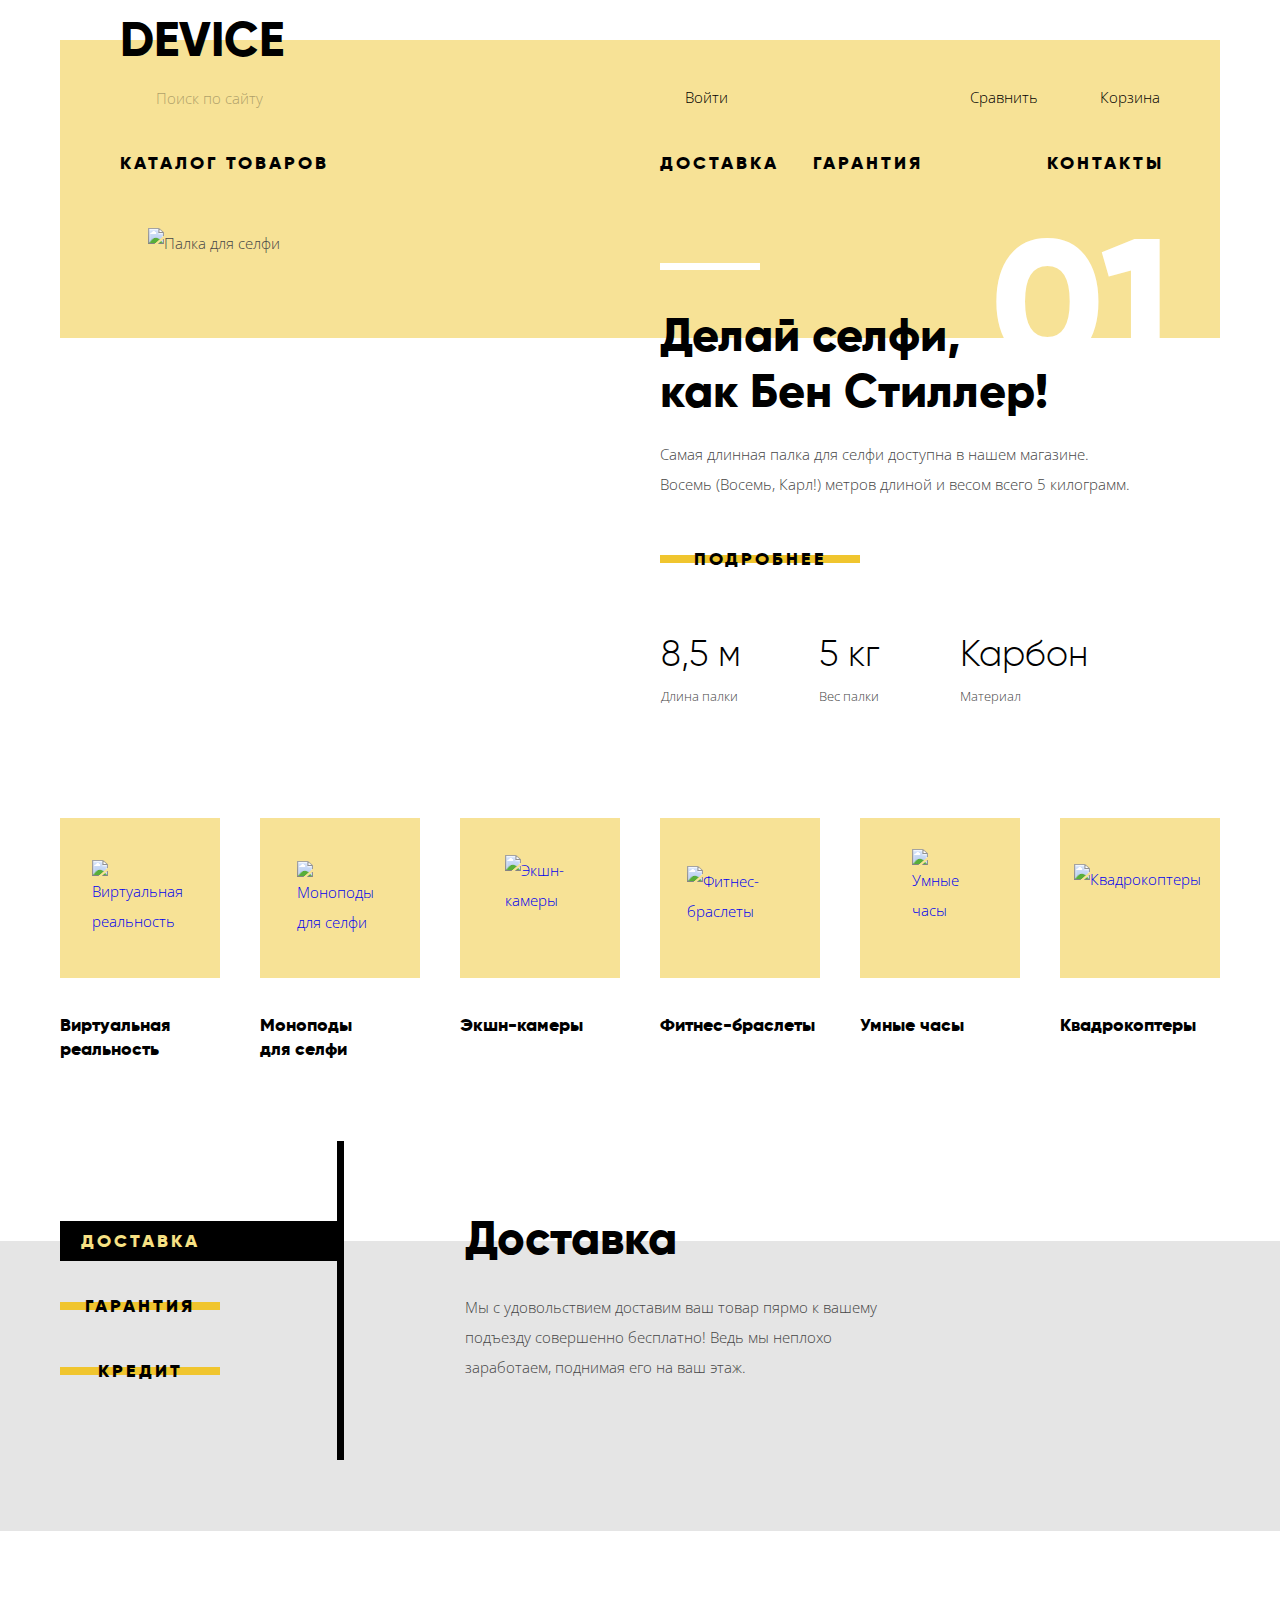
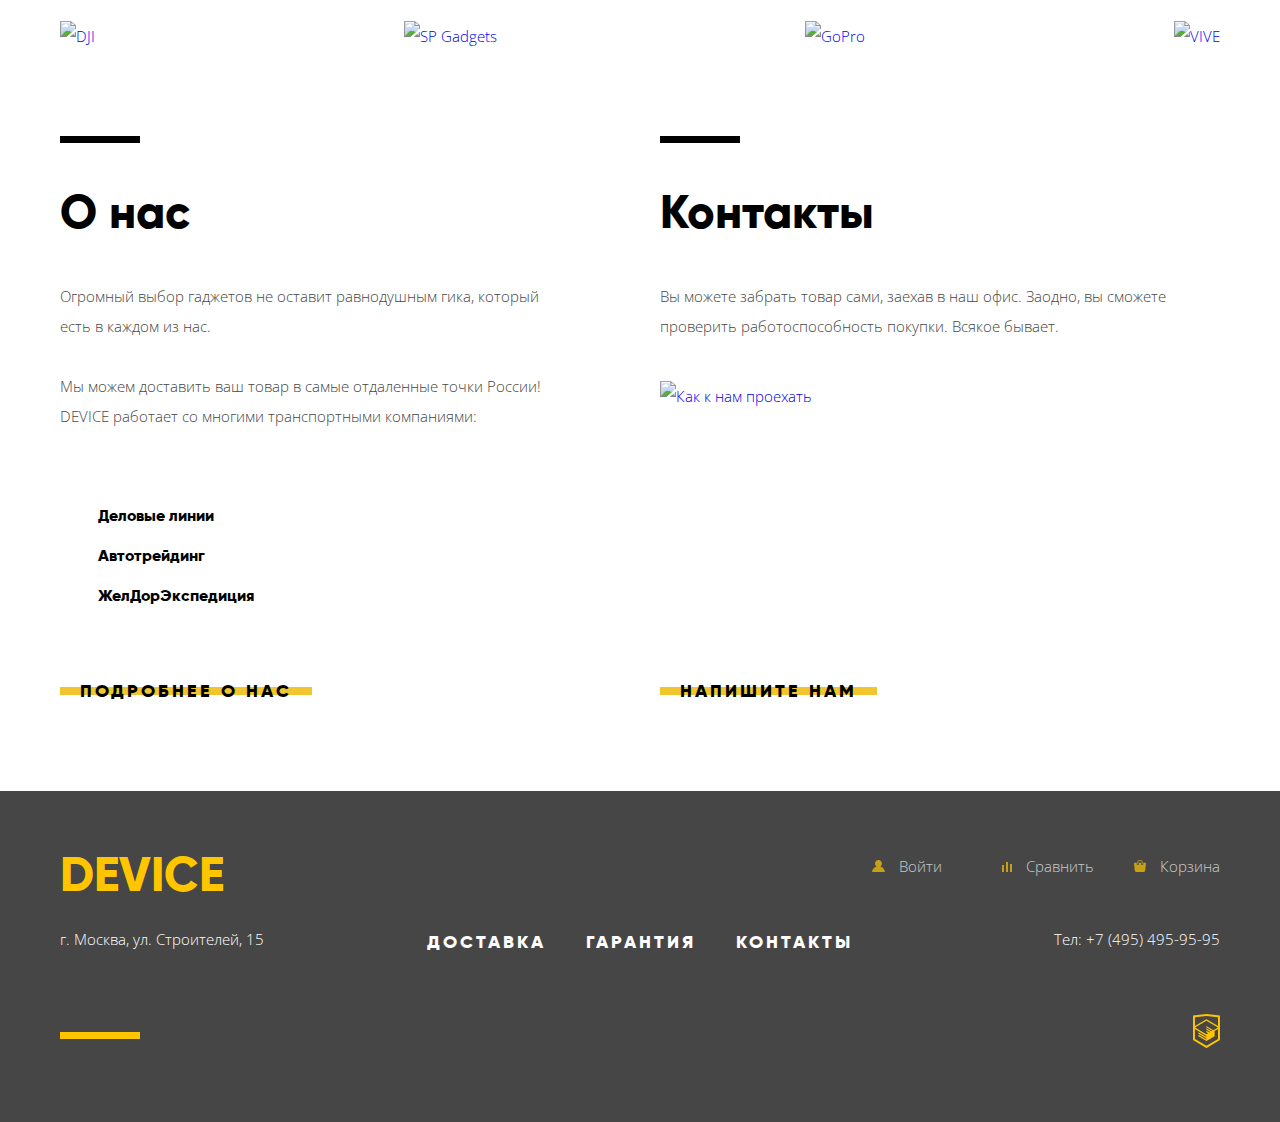
==== commit e9a80838: "Финал" ====
--- a/index.html
+++ b/index.html
@@ -5,14 +5,14 @@
         <title>Девайс</title>
         <link href="https://fonts.googleapis.com/css?family=Open+Sans:300,400&amp;subset=cyrillic" rel="stylesheet">
         <link rel="stylesheet" href="css/normalize.css">
-        <link rel="stylesheet" href="css/style.css">
+        <link rel="stylesheet" href="css/style.min.css">
     </head>
     <body>
         <header class="container">
             <div class="header-wrap">
-                <!-- первая строчка -->
+                <!-- Логотип -->
                 <a class="main-logo" lang="en">Device</a>
-                <!-- Вторая строчка -->
+                <!-- Форма поиска и верхнее меню -->
                 <div class="header-middle">
                     <form class="search-form" action="https://echo.htmlacademy.ru" method="post">
                         <label class="visually-hidden" for="search">Поиск по сайту</label>
@@ -29,7 +29,7 @@
                         </ul>
                     </div>
                 </div>
-                <!-- Третья строчка -->
+                <!-- Основное меню -->
                 <nav class="main-nav">
                     <ul class="catalog-nav">
                         <li class="main-nav-menu">
@@ -79,8 +79,8 @@
                                 <img src="img/slider-1.png" width="384" height="486" alt="Палка для селфи">
                             </div>
                             <div class="popular-item-content">
-                                <p class="popular-item-slogan">Делай селфи,<br>как Бен Стиллер!</p>
-                                <p class="popular-item-desc">Самая длинная палка для селфи доступна в нашем магазине.<br>Восемь (Восемь, Карл!) метров длиной и весом всего 5 килограмм.</p>
+                                <p class="popular-item-slogan">Делай селфи, <br>как Бен Стиллер!</p>
+                                <p class="popular-item-desc">Самая длинная палка для селфи доступна в нашем магазине. <br>Восемь (Восемь, Карл!) метров длиной и весом всего 5 килограмм.</p>
                                 <div class="popular-item-more">
                                     <a class="btn" href="#">Подробнее</a>
                                 </div>
@@ -104,8 +104,8 @@
                                 <img src="img/slider-2.png" width="345" height="485" alt="Фитнес-браслет">
                             </div>
                             <div class="popular-item-content">
-                                <p class="popular-item-slogan">Худеем<br>правильно!</p>
-                                <p class="popular-item-desc">Мотивирующие фитнес-браслеты помогут найти в себе силы<br>не пропускать занятия и соблюдать диету.</p>
+                                <p class="popular-item-slogan">Худеем <br>правильно!</p>
+                                <p class="popular-item-desc">Мотивирующие фитнес-браслеты помогут найти в себе силы <br>не пропускать занятия и соблюдать диету.</p>
                                 <div class="popular-item-more">
                                     <a class="btn" href="#">Подробнее</a>
                                 </div>
@@ -125,8 +125,8 @@
                                 <img src="img/slider-3.png" width="526" height="334" alt="Квадрокоптер">
                             </div>
                             <div class="popular-item-content">
-                                <p class="popular-item-slogan">Порхает как бабочка,<br>жалит как пчела!</p>
-                                <p class="popular-item-desc">Этот обычный, на первый взгляд, квадрокоптер оснащен<br>мощным лазером, замаскированным под стандартную камеру.</p>
+                                <p class="popular-item-slogan">Порхает как бабочка, <br>жалит как пчела!</p>
+                                <p class="popular-item-desc">Этот обычный, на первый взгляд, квадрокоптер оснащен <br>мощным лазером, замаскированным под стандартную камеру.</p>
                                 <div class="popular-item-more">
                                     <a class="btn" href="#">Подробнее</a>
                                 </div>
@@ -223,20 +223,22 @@
                         <li><label class="btn servise-btn" for="warranty">Гарантия</label></li>
                         <li><label class="btn servise-btn" for="credit">Кредит</label></li>
                     </ul>
-                    <ul class="servises-list">
-                        <li class="servise-item">
-                            <h3 class="servise-item-title">Доставка</h3>
-                            <p class="servise-item-desc">Мы с удовольствием доставим ваш товар пярмо к вашему подъезду совершенно бесплатно! Ведь мы неплохо заработаем, поднимая его на ваш этаж.</p>
-                        </li>
-                        <li class="servise-item">
-                            <h3 class="servise-item-title">Гарантия</h3>
-                            <p class="servise-item-desc">Если из-за возгорания купленного у нас товара у вас сгорит дом - не переживайте, мы выдадим вам новый. Товар, не дом, конечно же.</p>
-                        </li>
-                        <li class="servise-item">
-                            <h3 class="servise-item-title">Кредит</h3>
-                            <p class="servise-item-desc">Залезть в долговую яму стало проще! Кредитные консультанты подберут для вас наиболее выгодные условия кредита. Выгодные для нашего банка, разумеется.</p>
-                        </li>
-                    </ul>
+                    <div class="servises-list-wrap">
+                        <ul class="servises-list">
+                            <li class="servise-item">
+                                <h3 class="servise-item-title">Доставка</h3>
+                                <p class="servise-item-desc">Мы с удовольствием доставим ваш товар пярмо к вашему подъезду совершенно бесплатно! Ведь мы неплохо заработаем, поднимая его на ваш этаж.</p>
+                            </li>
+                            <li class="servise-item">
+                                <h3 class="servise-item-title">Гарантия</h3>
+                                <p class="servise-item-desc">Если из-за возгорания купленного у нас товара у вас сгорит дом - не переживайте, мы выдадим вам новый. Товар, не дом, конечно же.</p>
+                            </li>
+                            <li class="servise-item">
+                                <h3 class="servise-item-title">Кредит</h3>
+                                <p class="servise-item-desc">Залезть в долговую яму стало проще! Кредитные консультанты подберут для вас наиболее выгодные условия кредита. Выгодные для нашего банка, разумеется.</p>
+                            </li>
+                        </ul>
+                    </div>
                 </div>
             </section>
             <!-- Бренды -->
@@ -270,8 +272,8 @@
                 <!-- О НАС -->
                 <section class="about-us">
                     <h2>О нас</h2>
-                    <p>Огромный выбор гаджетов не оставит равнодушным гика,<br>который есть в каждом из нас.</p>
-                    <p>Мы можем доставить ваш товар в самые отдаленные точки<br>России! <span class="upper" lang="en">Device</span> работает со многими транспортными компаниями:</p>
+                    <p>Огромный выбор гаджетов не оставит равнодушным гика, который есть в каждом из нас.</p>
+                    <p>Мы можем доставить ваш товар в самые отдаленные точки России! <span class="upper" lang="en">Device</span> работает со многими транспортными компаниями:</p>
                     <ul class="shipping-partners-list">
                         <li class="shipping-partner-item">Деловые линии</li>
                         <li class="shipping-partner-item">Автотрейдинг</li>
@@ -284,17 +286,16 @@
                     <h2>Контакты</h2>
                     <p>Вы можете забрать товар сами, заехав в наш офис. Заодно, вы сможете проверить работоспособность покупки. Всякое бывает.</p>
                     <div class="contacts-map">
-                        <!-- Кликнув по карте откроется поп-ап с большой картой??? -->
-                        <a href="#"><img src="img/map.jpg" width="560" height="222" alt="Как к нам проехать"></a>
-                    </div>
-                    <a class="btn" href="#">Напишите нам</a>
+                        <a class="open-map" href="#"><img src="img/map.jpg" width="560" height="222" alt="Как к нам проехать"></a>
+                    </div>
+                    <a class="btn write-us" href="#">Напишите нам</a>
                 </section>
             </div>
         </main>
 
         <footer class="main-footer">
             <div class="container">
-                <!-- Первая строчка -->
+                <!-- Логотип и верхнее меню -->
                 <div class="footer-top">
                     <a class="footer-logo">Device</a>
                     <div class="minor-nav">
@@ -333,7 +334,7 @@
                         </ul>
                     </div>
                 </div>
-                <!-- Вторая строчка -->
+                <!-- Контакты и основное меню -->
                 <div class="footer-middle">
                     <p class="footer-contacts">г. Москва, ул. Строителей, 15</p>
                     <ul class="site-nav-footer">
@@ -381,12 +382,15 @@
             <button class="modal-close" type="button">Закрыть</button>
         </section>
 
-
         <!-- Карта -->
         <section class="modal modal-map">
             <h2 class="visually-hidden">Как до нас добраться</h2>
+            <iframe src="https://www.google.com/maps/embed?pb=!1m18!1m12!1m3!1d4307.498038392322!2d37.525102188998865!3d55.68718596457133!2m3!1f0!2f0!3f0!3m2!1i1024!2i768!4f13.1!3m3!1m2!1s0x46b54cf65f5c8955%3A0x694710ccd55501e!2z0YPQuy4g0KHRgtGA0L7QuNGC0LXQu9C10LksIDE1LCDQnNC-0YHQutCy0LAsIDExOTMxMQ!5e0!3m2!1sru!2sru!4v1522148055270" width="960" height="559" allowfullscreen></iframe>
             <img src="img/map-big.jpg" width="960" height="559" alt="Адрес магазина: Москва, ул. Строителей, 15">
             <button class="modal-close" type="button">Закрыть</button>
         </section>
+        
+        <script src="js/modal.min.js"></script>
+
     </body>
 </html>--- a/css/style.min.css
+++ b/css/style.min.css
@@ -0,0 +1 @@
+@-webkit-keyframes scale{0%{-webkit-transform:scale(0);transform:scale(0)}30%{-webkit-transform:scale(1,.05);transform:scale(1,.05)}to{-webkit-transform:scale(1);transform:scale(1)}}@keyframes scale{0%{-webkit-transform:scale(0);transform:scale(0)}30%{-webkit-transform:scale(1,.05);transform:scale(1,.05)}to{-webkit-transform:scale(1);transform:scale(1)}}@-webkit-keyframes shake{0%,to{-webkit-transform:translateX(0);transform:translateX(0)}10%,30%,50%,70%,90%{-webkit-transform:translateX(-10px);transform:translateX(-10px)}20%,40%,60%,80%{-webkit-transform:translateX(10px);transform:translateX(10px)}}@keyframes shake{0%,to{-webkit-transform:translateX(0);transform:translateX(0)}10%,30%,50%,70%,90%{-webkit-transform:translateX(-10px);transform:translateX(-10px)}20%,40%,60%,80%{-webkit-transform:translateX(10px);transform:translateX(10px)}}@font-face{font-family:'Gilroy';font-style:bold;font-weight:700;src:local('Gilroy ExtraBold'),local('Gilroy-ExtraBold'),url(fonts/gilroyextrabold.woff2) format('woff2')}@font-face{font-family:'Gilroy';font-style:normal;font-weight:400;src:local('Gilroy Light'),local('Gilroy-Light'),url(fonts/gilroylight.woff2) format('woff2')}body{min-width:1200px;margin:0;padding:0;font-family:"Open Sans",Arial,sans-serif;font-size:15px;font-weight:300;line-height:30px;color:#464646;background-color:#fff}a{text-decoration:none}img{max-width:100%;height:auto}.visually-hidden,input[type=checkbox].visually-hidden,input[type=radio].visually-hidden{position:absolute;width:1px;height:1px;margin:-1px;border:0;padding:0;white-space:nowrap;-webkit-clip-path:inset(100%);clip-path:inset(100%);clip:rect(0 0 0 0);overflow:hidden}.container{width:1160px;margin:0 auto;padding:0 20px}.header-wrap{position:relative;background-color:#f7e296}.main-logo{position:absolute;top:-24px;left:60px;font-family:"Gilroy",Arial,sans-serif;font-size:48px;font-weight:700;line-height:48px;color:#000;text-transform:uppercase}.logo-link:focus,.logo-link:hover,.main-nav-menu a:focus,.main-nav-menu a:hover,.main-nav-menu:hover>a,.minor-nav a:focus,.minor-nav a:hover{opacity:.6}.category-item a:active img,.logo-link:active,.main-nav-menu a:active,.minor-nav a:active{opacity:.3}.header-middle{display:-webkit-box;display:-ms-flexbox;display:flex;-webkit-box-align:baseline;-ms-flex-align:baseline;align-items:baseline;margin:40px 0 0;padding:35px 60px 25px}.search-form{width:50%;margin:0 20px 0 0;padding:0}.search-form-input::-webkit-input-placeholder{font:inherit;color:#000;opacity:.3}.search-form-input:hover::-webkit-input-placeholder{opacity:.6}.search-form-input:focus::-webkit-input-placeholder{opacity:1}.search-form input{-webkit-box-sizing:border-box;box-sizing:border-box;width:355px;height:48px;padding:8px 36px;font:inherit;vertical-align:middle;color:rgba(0,0,0,.3);background-color:transparent;background-image:url(../img/search.svg);background-repeat:no-repeat;background-position:left center;border:0;border-bottom:2px solid transparent;border-radius:0}.search-form input:hover{color:rgba(0,0,0,.6)}.search-form input:focus{color:#000;border-bottom:2px solid #000}.search-button{visibility:hidden;margin:0;padding:7px 18px;font:inherit;text-align:center;vertical-align:middle;color:#000;background-color:transparent;border:2px solid #000;-webkit-transform:translateX(-5px);-ms-transform:translateX(-5px);transform:translateX(-5px);cursor:pointer}.search-form input:focus+.search-button{visibility:visible}.search-button:focus,.search-button:hover{visibility:visible;color:#fff;background-color:#000}.search-button:active{visibility:visible;color:rgba(255,255,255,.3)}.shoping-nav,.site-navigation,.user-nav{margin:0;padding:0;list-style:none}.catalog-nav-submenu{list-style:none}.minor-nav{display:-webkit-box;display:-ms-flexbox;display:flex;-webkit-box-pack:justify;-ms-flex-pack:justify;justify-content:space-between;width:50%;margin-left:20px}.user-nav{-ms-flex-wrap:wrap;flex-wrap:wrap}.main-nav,.shopping-nav,.user-nav{display:-webkit-box;display:-ms-flexbox;display:flex}.shopping-nav{-ms-flex-wrap:wrap;flex-wrap:wrap;-webkit-box-pack:end;-ms-flex-pack:end;justify-content:flex-end;margin:0;list-style:none;padding:0}.main-nav-menu a,.minor-nav a{color:#000}.user-nav li{margin-right:20px}.login-link a{padding-left:25px;background:url(../img/user.svg) no-repeat;background-position:left center}.cart a,.compare a{padding-left:22px;background-position:left center}.compare a{background:url(../img/compare.svg) no-repeat}.cart a{background:url(../img/cart.svg) no-repeat}.shopping-nav li{margin-left:40px}.main-nav{padding:0 60px 45px}.catalog-nav{width:50%;margin:0 20px 0 0;padding:0;list-style:none}.big-menu{position:relative;padding-right:25px}.catalog-nav .main-nav-menu::after{content:"";position:absolute;top:6px;right:0;width:16px;height:16px;background-color:transparent;background-image:url(../img/plus.svg);background-repeat:no-repeat;opacity:.3}.main-nav-right,.servises-nav{display:-webkit-box;display:-ms-flexbox;display:flex}.main-nav-right{-webkit-box-pack:justify;-ms-flex-pack:justify;justify-content:space-between;width:50%;margin-left:20px}.servises-nav{-ms-flex-preferred-size:320px;flex-basis:320px;-ms-flex-wrap:wrap;flex-wrap:wrap;margin:0;padding:0;list-style:none}.main-nav-menu{position:relative;display:inline-block;vertical-align:top}.main-nav-menu:not(:nth-child(even)){margin-right:34px}.main-nav-menu:last-child{margin-right:-4px}.contacts-nav,.filters ul{margin:0;padding:0;list-style:none}.main-nav-menu>a{font-family:"Gilroy",Arial,sans-serif;font-size:18px;font-weight:700;line-height:24px;text-transform:uppercase;letter-spacing:3px}.nav-submenu-wrap{display:-webkit-box;display:-ms-flexbox;display:flex;position:absolute;top:26px;left:-60px;z-index:10;width:1040px;padding:20px 60px 36px;background-color:#f7e296;-webkit-transform:scaleY(0);-ms-transform:scaleY(0);transform:scaleY(0);-webkit-transform-origin:top;-ms-transform-origin:top;transform-origin:top}.main-nav-menu a:focus+.nav-submenu-wrap,.main-nav-menu:hover .nav-submenu-wrap{-webkit-transform:scaleY(1);-ms-transform:scaleY(1);transform:scaleY(1)}.catalog-nav-submenu a{line-height:36px}.catalog-nav-submenu{min-width:160px;margin:0 20px;padding:0}.catalog-nav-submenu:first-child{margin-left:0}.popular{position:relative;overflow:hidden;margin:0 0 100px;padding:0;background-image:-webkit-linear-gradient(top,#f7e296 115px,transparent 115px);background-image:-o-linear-gradient(top,#f7e296 115px,transparent 115px);background-image:linear-gradient(to bottom,#f7e296 115px,transparent 115px)}.popular-item,.popular-list{display:-webkit-box;display:-ms-flexbox;display:flex}.popular-list{margin:0;padding:0;list-style:none;counter-reset:qnt;width:300%}.popular-item{width:100%;min-height:495px}.popular input:nth-of-type(1):checked~.popular-list,.servises-slider input:nth-of-type(1):checked~.servises-list-wrap .servises-list{-webkit-transform:translateX(0);-ms-transform:translateX(0);transform:translateX(0)}.popular input:nth-of-type(2):checked~.popular-list{-webkit-transform:translateX(-1160px);-ms-transform:translateX(-1160px);transform:translateX(-1160px)}.popular input:nth-of-type(3):checked~.popular-list{-webkit-transform:translateX(-2320px);-ms-transform:translateX(-2320px);transform:translateX(-2320px)}.slider-switchers{position:absolute;right:80px;bottom:149px;display:-webkit-box;display:-ms-flexbox;display:flex;margin:0;padding:0;list-style:none}.switcher{margin-left:13px}.switcher label{display:block;cursor:pointer}.switcher label::before{content:"";display:block;width:20px;height:20px;background-image:url(../img/slider-button-empty.svg);background-repeat:no-repeat;background-size:12px 12px;background-position:center;border-radius:50%}.popular input:nth-of-type(1):checked~.slider-switchers li:nth-child(1) label::before,.popular input:nth-of-type(2):checked~.slider-switchers li:nth-child(2) label::before,.popular input:nth-of-type(3):checked~.slider-switchers li:nth-child(3) label::before{background-image:url(../img/slider-button.svg)}.popular-item-image{width:50%;margin-right:20px;display:-webkit-box;display:-ms-flexbox;display:flex;-webkit-box-pack:center;-ms-flex-pack:center;justify-content:center;-webkit-box-align:center;-ms-flex-align:center;align-items:center}.popular-item-content{position:relative;width:50%;margin-left:20px}.popular-item-content::before{content:"";position:absolute;top:40px;left:0;width:100px;height:7px;background-color:#fff}.popular-item-content::after,.popular-item-slogan{font-family:"Gilroy",Arial,sans-serif;font-weight:700}.popular-item-content::after{content:"0"counter(qnt);top:65px;right:48px;counter-increment:qnt;position:absolute;font-size:179px;color:#fff}.popular-item-slogan{position:relative;z-index:5;margin:84px 0 20px;padding:0;font-size:47px;line-height:56px;color:#000}.popular-item-desc{padding:0;margin:0 0 40px}.popular-item-more{margin-bottom:50px}.popular-item-spec{margin:0;padding:0;border-spacing:0}.btn,.popular-item-spec td{font-family:"Gilroy",Arial,sans-serif;font-size:36px;font-weight:300;line-height:48px;color:#000}.popular-item-spec th{font-size:13px;font-weight:300;line-height:20px;padding-right:80px;padding-top:7px}.btn{position:relative;z-index:1;display:inline-block;-webkit-box-sizing:border-box;box-sizing:border-box;min-width:200px;padding:8px 20px;font-size:18px;font-weight:700;line-height:24px;text-align:center;text-transform:uppercase;vertical-align:middle;letter-spacing:3px;background-color:transparent;border:0}.btn[type=submit]{cursor:pointer}.btn::before{content:"";position:absolute;top:16px;left:0;z-index:-1;width:100%;height:8px;background-color:#f0c52e;-webkit-transition:-webkit-transform .1s ease-out 0s;-o-transition:transform .1s ease-out 0s;transition:transform .1s ease-out 0s;transition:transform .1s ease-out 0s,-webkit-transform .1s ease-out 0s}.btn:focus::before,.btn:hover::before{-webkit-transform:scaleY(5);-ms-transform:scaleY(5);transform:scaleY(5);-webkit-transition:-webkit-transform .2s ease-out 0s;-o-transition:transform .2s ease-out 0s;transition:transform .2s ease-out 0s;transition:transform .2s ease-out 0s,-webkit-transform .2s ease-out 0s}.btn:active{color:rgba(0,0,0,.3)}.slides-switches{list-style:none}.categories{margin-bottom:150px}.categories-list{display:-webkit-box;display:-ms-flexbox;display:flex;-webkit-box-pack:justify;-ms-flex-pack:justify;justify-content:space-between;-ms-flex-wrap:wrap;flex-wrap:wrap;margin:0;padding:0;list-style:none}.category-item{width:160px}.category-item a,.category-item-image{display:-webkit-box;display:-ms-flexbox;display:flex}.category-item a{-webkit-box-orient:vertical;-webkit-box-direction:reverse;-ms-flex-direction:column-reverse;flex-direction:column-reverse}.category-item h3{margin:0;padding:0;font-family:"Gilroy",Arial,sans-serif;font-size:18px;line-height:24px;font-weight:700;color:#000;background-color:#fff}.category-item-image{-webkit-box-pack:center;-ms-flex-pack:center;justify-content:center;-webkit-box-align:center;-ms-flex-align:center;align-items:center;width:160px;height:160px;margin:0 0 35px;padding:0;background-color:#f7e296;-webkit-transition:background-color .1s ease-out 0s;-o-transition:background-color .1s ease-out 0s;transition:background-color .1s ease-out 0s}.category-item:nth-child(2) img{-ms-flex-item-align:end;align-self:flex-end}.category-item a:focus .category-item-image,.category-item a:hover .category-item-image{background-color:#f0c52e;-webkit-transition:background-color .2s ease-out 0s;-o-transition:background-color .2s ease-out 0s;transition:background-color .2s ease-out 0s}.servises-slider{margin-bottom:90px;background-image:-webkit-linear-gradient(top,transparent 30px,#e5e5e5 30px);background-image:-o-linear-gradient(top,transparent 30px,#e5e5e5 30px);background-image:linear-gradient(to bottom,transparent 30px,#e5e5e5 30px)}.servises-slider .container{display:-webkit-box;display:-ms-flexbox;display:flex;min-height:320px}.servises-list-menu{position:relative;width:280px;margin:10px 0 0;padding:0;list-style:none}.servises-list-menu::before{content:"";position:absolute;top:-80px;right:-4px;width:7px;height:319px;background-color:#000}.servises-list-wrap{overflow:hidden;width:880px;padding-top:3px}.servises-list{display:-webkit-box;display:-ms-flexbox;display:flex;width:300%;margin:0;padding:0;list-style:none}.servise-btn{min-width:160px;margin-bottom:25px;cursor:pointer}.servise-btn:active,.servises-slider input:nth-of-type(1):checked~.servises-list-menu li:nth-child(1) .servise-btn,.servises-slider input:nth-of-type(2):checked~.servises-list-menu li:nth-child(2) .servise-btn,.servises-slider input:nth-of-type(3):checked~.servises-list-menu li:nth-child(3) .servise-btn{color:#f7e184;cursor:auto}.servise-btn:active::before,.servises-slider input:nth-of-type(1):checked~.servises-list-menu li:nth-child(1) .servise-btn::before,.servises-slider input:nth-of-type(2):checked~.servises-list-menu li:nth-child(2) .servise-btn::before,.servises-slider input:nth-of-type(3):checked~.servises-list-menu li:nth-child(3) .servise-btn::before{background-color:#000;width:280px;-webkit-transform:scaleY(5);-ms-transform:scaleY(5);transform:scaleY(5);-webkit-transform-origin:left center;-ms-transform-origin:left center;transform-origin:left center;-webkit-transition:0s;-o-transition:0s;transition:0s}.servise-item{display:-webkit-box;display:-ms-flexbox;display:flex;-webkit-box-pack:justify;-ms-flex-pack:justify;justify-content:space-between;-ms-flex-wrap:wrap;flex-wrap:wrap;width:100%;padding-left:125px;padding-right:60px}.servise-item::after{content:"";width:200px;height:200px;background-repeat:no-repeat;background-position:right;-webkit-transform:translateY(-83px);-ms-transform:translateY(-83px);transform:translateY(-83px)}.servise-item:nth-child(1)::after{background-image:url(../img/delivery.svg)}.servise-item:nth-child(2)::after{background-image:url(../img/warranty.svg)}.servise-item:nth-child(3)::after{background-image:url(../img/credit.svg)}.servises-slider input:nth-of-type(2):checked~.servises-list-wrap .servises-list{-webkit-transform:translateX(-880px);-ms-transform:translateX(-880px);transform:translateX(-880px)}.servises-slider input:nth-of-type(3):checked~.servises-list-wrap .servises-list{-webkit-transform:translateX(-1760px);-ms-transform:translateX(-1760px);transform:translateX(-1760px)}.servise-item h3{width:100%;margin:0 0 30px;padding:0;font-family:"Gilroy",Arial,sans-serif;font-size:47px;line-height:48px;font-weight:700;color:#000}.servise-item-desc{width:450px;margin:0 0 30px;padding:0}.brands{margin-bottom:130px}.brands-list{display:-webkit-box;display:-ms-flexbox;display:flex;-webkit-box-pack:justify;-ms-flex-pack:justify;justify-content:space-between;-ms-flex-wrap:wrap;flex-wrap:wrap;margin:0;padding:0;list-style:none}.brand-item a{position:relative}.brand-item a::after{content:"";position:absolute;top:-84px;left:0;width:100%;height:100px;opacity:1;-webkit-transition:opacity .1s ease-out 0s;-o-transition:opacity .1s ease-out 0s;transition:opacity .1s ease-out 0s}.brand-item:nth-child(1) a::after{background-image:url(../img/dji-gray.png)}.brand-item:nth-child(2) a::after{background-image:url(../img/spgadgets-gray.png)}.brand-item:nth-child(3) a::after{background-image:url(../img/gopro-gray.png)}.brand-item:nth-child(4) a::after{background-image:url(../img/vive-gray.png)}.brand-item a:focus::after,.brand-item a:hover::after{opacity:0;-webkit-transition:opacity .2s ease-out 0s;-o-transition:opacity .2s ease-out 0s;transition:opacity .2s ease-out 0s}.about-us,.contacts,.index-columns{display:-webkit-box;display:-ms-flexbox;display:flex;padding:0}.index-columns{margin-bottom:80px}.about-us,.contacts{-webkit-box-orient:vertical;-webkit-box-direction:normal;-ms-flex-direction:column;flex-direction:column;-webkit-box-align:start;-ms-flex-align:start;align-items:flex-start;width:50%}.about-us{margin:0 20px 0 0}.contacts{margin:0 0 0 20px}.about-us h2,.contacts h2{margin:0 0 45px;padding:0;font-family:"Gilroy",Arial,sans-serif;font-size:47px;line-height:48px;font-weight:700;color:#000}.about-us h2::before,.contacts h2::before{content:"";display:block;width:80px;height:7px;background-color:#000;-webkit-transform:translateY(-45px);-ms-transform:translateY(-45px);transform:translateY(-45px)}.about-us p,.contacts p{width:510px;margin:0;padding:0 0 30px}.upper{text-transform:uppercase}.shipping-partners-list{margin:0 0 auto;padding:35px 0 55px;list-style:none}.shipping-partner-item{display:-webkit-box;display:-ms-flexbox;display:flex;-webkit-box-align:center;-ms-flex-align:center;align-items:center;font-family:"Gilroy",Arial,sans-serif;font-size:16px;line-height:40px;font-weight:700;color:#000}.shipping-partner-item::before{content:"";width:8px;height:8px;margin-right:30px;background-image:url(../img/slider-button-empty.svg);background-repeat:no-repeat;background-size:8px 8px}.contacts-map{margin-top:10px;margin-bottom:auto}.page-title{margin:40px 60px 25px;padding:0;font-family:"Gilroy",Arial,sans-serif;font-size:47px;font-weight:700;line-height:48px;color:#000}.breadcrumbs{display:-webkit-box;display:-ms-flexbox;display:flex;-ms-flex-wrap:wrap;flex-wrap:wrap;margin:0 0 45px 60px;padding:0;list-style:none}.breadcrumbs li{margin-right:15px;line-height:24px}.breadcrumbs li:not(:last-child)::after{content:"";display:inline-block;width:4px;height:7px;vertical-align:middle;background-color:transparent;background-image:url(../img/nav-arrow.svg);background-repeat:no-repeat}.breadcrumbs a,.breadcrumbs-current{margin:0 15px 0 0;padding:0;font-size:14px;color:#000;opacity:.3}.breadcrumbs a:focus,.breadcrumbs a:hover{opacity:.6}.breadcrumbs a:active{opacity:.1}.catalog-wrap{background-image:-webkit-gradient(linear,left top,right top,color-stop(33.3%,rgba(0,0,0,.08)),color-stop(33.3%,transparent));background-image:-webkit-linear-gradient(left,rgba(0,0,0,.08) 33.3%,transparent 33.3%);background-image:-o-linear-gradient(left,rgba(0,0,0,.08) 33.3%,transparent 33.3%);background-image:linear-gradient(to right,rgba(0,0,0,.08) 33.3%,transparent 33.3%)}.ordering{margin:0;padding-top:24px;padding-bottom:22px;font-size:14px;line-height:18px;font-weight:400;color:#000;background-color:rgba(0,0,0,.08)}.container-70{width:760px;margin-left:auto;padding-left:20px}.ordering-list,.ordering-wrap{display:-webkit-box;display:-ms-flexbox;display:flex}.ordering-list{margin:0;padding:0;list-style:none}.ordering-list:last-of-type{margin-left:auto}.ordering-item{margin-right:30px}.ordering a:not(.ordering-current){color:#000;opacity:.3}.ordering a:focus,.ordering a:hover:not(.ordering-current){opacity:.6}.ordering a:active:not(.ordering-current){opacity:1}.order-by-down a,.order-by-down a::before{display:block;width:20px;height:20px}.order-by-down a::before{content:"";background-image:url(../img/icon-up-dir.svg);background-repeat:no-repeat;background-position:right center;opacity:.2}.order-by-down a:focus::before,.order-by-down a:hover:not(.ordering-current)::before{opacity:.4}.order-by-down a:active:not(.ordering-current)::before{opacity:1}.order-by-up::before{content:"";display:block;margin-left:10px;width:20px;height:20px;background-image:url(../img/icon-down-dir.svg);background-repeat:no-repeat;background-position:right center}.columns-1-3{display:-webkit-box;display:-ms-flexbox;display:flex}.filters{padding-left:60px;font-size:14px;line-height:40px;color:#000;-webkit-transform:translateY(-46px);-ms-transform:translateY(-46px);transform:translateY(-46px)}.filters h2,.ordering h2{padding:0;font-family:"Gilroy",Arial,sans-serif;font-size:16px;font-weight:700;line-height:24px;letter-spacing:3px;text-transform:uppercase}.ordering h2{margin:0 55px 0 0}.filters h2{margin:0 55px 100px 0}.filter fieldset{margin:0 0 35px;padding:0;border:0}.filter legend{margin:0 0 20px;padding:0;font-family:"Gilroy",Arial,sans-serif;font-size:18px;font-weight:700;line-height:24px}.filter legend::before{content:"";display:block;width:200px;height:2px;background-color:#000;-webkit-transform:translateY(-10px);-ms-transform:translateY(-10px);transform:translateY(-10px)}.range-filter{display:-webkit-box;display:-ms-flexbox;display:flex;-ms-flex-wrap:wrap;flex-wrap:wrap;width:196px;margin-top:15px;margin-bottom:10px}.range-controls{-ms-flex-item-align:end;align-self:flex-end;position:relative;width:100%;margin-bottom:10px}.range-controls .scale{width:100%;height:2px;background-color:#dbdbdb;-webkit-transform:translateX(4px);-ms-transform:translateX(4px);transform:translateX(4px)}.range-controls .bar{width:110px;height:2px;background:#91c92f}.range-controls .toggle{position:absolute;top:-10px;width:4px;height:4px;padding:0;border:8px solid #fff;background-color:#ababab;border-radius:50%;-webkit-box-shadow:0 2px 1px 0 #cfcfcf;box-shadow:0 2px 1px 0 #cfcfcf;cursor:pointer}.range-controls .toggle:active{-webkit-transform:scale(1.1);-ms-transform:scale(1.1);transform:scale(1.1)}.range-controls .toggle-min{left:-6px}.range-controls .toggle-max{left:110px}.output-area{width:50%;margin:0;padding:0;font-family:"Gilroy",Arial,sans-serif;font-size:14px;font-weight:300;line-height:24px;opacity:.2}.filter-option label{position:relative;margin-left:38px;cursor:pointer}.filter-option label:hover::before{opacity:.6}.filter-input-checkbox+label::before{content:"";position:absolute;top:-5px;left:-40px;width:30px;height:30px;background-image:url(../img/checkbox-off.svg);background-repeat:no-repeat;background-position:left center}.filter-input-checkbox:checked+label::before{background-image:url(../img/checkbox-on.svg)}.filter-input-radio+label::before{content:"";position:absolute;top:-5px;left:-40px;width:30px;height:30px;background-image:url(../img/radio-off.svg);background-repeat:no-repeat;background-position:left center}.filter-input-radio:checked+label::before{background-image:url(../img/radio-on.svg)}.filter-input-checkbox:disabled+label,.filter-input-radio:disabled+label{color:#a6a6a6}.filter-input-checkbox:disabled+label::before,.filter-input-radio:disabled+label::before{opacity:.25}.catalog-item,.catalog-list{display:-webkit-box;display:-ms-flexbox;display:flex;-webkit-box-pack:justify;-ms-flex-pack:justify;justify-content:space-between;-ms-flex-wrap:wrap;flex-wrap:wrap}.catalog-list{-webkit-box-align:start;-ms-flex-align:start;align-items:flex-start;margin:70px 0 0;padding:0;list-style:none}.catalog-item{position:relative;width:360px;margin-bottom:45px}.catalog-item-new::before,.catalog-item:hover .catalog-item-action{display:-webkit-box;display:-ms-flexbox;display:flex;-webkit-box-pack:center;-ms-flex-pack:center;justify-content:center;-webkit-box-align:center;-ms-flex-align:center;align-items:center}.catalog-item:hover .catalog-item-action{-webkit-box-orient:vertical;-webkit-box-direction:normal;-ms-flex-direction:column;flex-direction:column;cursor:pointer}.catalog-item-new::before{content:"new";position:absolute;top:29px;right:27px;z-index:1;width:59px;height:59px;font-family:"Gilroy",Arial,sans-serif;font-size:14px;font-weight:700;line-height:24px;text-transform:uppercase;text-align:center;vertical-align:middle;color:#000;border:1px solid #000;border-radius:50%;opacity:.2}.catalog-item h3,.catalog-item-price{margin:0;padding:0;font-family:"Gilroy",Arial,sans-serif;line-height:24px}.catalog-item h3{width:260px;color:#000;font-size:18px;font-weight:700}.catalog-item-image{-webkit-box-ordinal-group:0;-ms-flex-order:-1;order:-1;margin:0 0 30px;padding:0}.catalog-item-price{font-size:16px;font-weight:300}.catalog-item-action{position:absolute;top:0;left:0;display:none;width:360px;height:380px;background-color:rgba(238,238,238,.7)}.catalog-item-action .btn{margin-bottom:40px;-webkit-transform:translateY(25px);-ms-transform:translateY(25px);transform:translateY(25px)}.compare-item{font-size:13px;line-height:20px;color:#000;opacity:.5}.compare-item:focus,.compare-item:hover{opacity:1}.compare-item:active{opacity:.2}.pagination-list{display:-webkit-box;display:-ms-flexbox;display:flex;-webkit-box-align:center;-ms-flex-align:center;align-items:center;margin:0 0 77px;padding:0;font-family:"Gilroy",Arial,sans-serif;font-size:16px;font-weight:700;text-transform:uppercase;line-height:24px;letter-spacing:3px;color:#000;list-style:none;background-color:rgba(0,0,0,.08)}.pagination-item-step a{display:inline-block;padding:23px 30px;vertical-align:middle}.pagination-item-step:first-child{margin-right:auto}.pagination-item-step:last-child{margin-left:auto}.pagination-item-current,.pagination-item-step a{color:#000}.pagination-item-step a:focus,.pagination-item-step a:hover:not(.pagination-item-current){background-color:rgba(0,0,0,.08)}.pagination-item-step a:active:not(.pagination-item-current){color:rgba(0,0,0,.3);background-color:rgba(0,0,0,.08)}.pagination-item{margin:0 15px}.pagination-item a:not(.pagination-item-current){color:rgba(0,0,0,.3)}.pagination-item a:focus,.pagination-item a:hover:not(.pagination-item-current){color:rgba(0,0,0,.6)}.pagination-item a:active:not(.pagination-item-current){color:#000}.main-footer{color:#fff;background-color:#464646}.footer-top{display:-webkit-box;display:-ms-flexbox;display:flex;-webkit-box-pack:justify;-ms-flex-pack:justify;justify-content:space-between;margin:0;padding-top:60px}.footer-top a{padding:0;color:#fff;background:0 0;opacity:.7}.footer-top a:focus,.footer-top a:hover,.user-nav-footer a:focus,.user-nav-footer a:hover{opacity:1}.footer-top a:active:not(.footer-logo){opacity:.3}.footer-top .footer-logo{font-family:"Gilroy",Arial,sans-serif;font-size:48px;font-weight:700;line-height:48px;color:#ffc600;text-transform:uppercase}.main-footer .footer-logo,.main-footer .logo-link{opacity:1}.main-footer .logo-link:focus,.main-footer .logo-link:hover{opacity:.6}.main-footer .logo-link:active,.user-nav-footer a:active{opacity:.3}.main-footer .minor-nav{-webkit-box-pack:end;-ms-flex-pack:end;justify-content:flex-end}.minor-nav svg{margin-right:10px}.academy-logo path,.minor-nav path,.minor-nav rect{fill:#ffc600}.user-nav-footer{margin:0;padding:0;list-style:none}.user-nav .logout-link{margin:0}.user-nav-footer a{color:#fff;opacity:.7}.footer-middle,.site-nav-footer{display:-webkit-box;display:-ms-flexbox;display:flex}.footer-middle{-webkit-box-align:end;-ms-flex-align:end;align-items:flex-end;padding-top:25px;margin:0}.site-nav-footer{-webkit-box-pack:center;-ms-flex-pack:center;justify-content:center;-ms-flex-wrap:wrap;flex-wrap:wrap;margin:0 auto;padding:0;font-family:"Gilroy",Arial,sans-serif;font-size:18px;font-weight:700;line-height:24px;text-transform:uppercase;letter-spacing:2px;list-style:none}.site-nav-footer li{margin:0 20px}.site-nav-footer a{color:#fff;letter-spacing:3px}.site-nav-footer a:focus,.site-nav-footer a:hover{opacity:.6}.site-nav-footer a:active{opacity:.3}.footer-contacts,.footer-contacts-phone{-ms-flex-preferred-size:250px;flex-basis:250px}.footer-contacts{margin:0;padding:0}.footer-contacts-phone{color:#fff;text-align:right}.footer-contacts-phone:focus,.footer-contacts-phone:hover{color:rgba(255,255,255,.6)}.footer-contacts-phone:active{color:rgba(255,255,255,.3)}.footer-bottom,.footer-social{display:-webkit-box;display:-ms-flexbox;display:flex;margin:0}.footer-bottom{-webkit-box-align:center;-ms-flex-align:center;align-items:center;padding-top:60px;padding-bottom:65px;-webkit-box-pack:justify;-ms-flex-pack:justify;justify-content:space-between}.footer-bottom::before{content:"";width:80px;height:7px;background-color:#ffc600}.footer-social{-webkit-box-pack:center;-ms-flex-pack:center;justify-content:center;padding:0 53px 0 0;list-style:none}.footer-social li{margin:0 10px}.social-btn{display:block;width:32px;height:32px;font-size:0;opacity:.3;-webkit-transition:opacity .1s ease-out 0s;-o-transition:opacity .1s ease-out 0s;transition:opacity .1s ease-out 0s}.social-btn-fb{background-image:url(../img/fb.svg);background-repeat:no-repeat}.social-btn-in,.social-btn-tw{background-image:url(../img/in.svg);background-repeat:no-repeat}.social-btn-tw{background-image:url(../img/tw.svg)}.social-btn:focus,.social-btn:hover{opacity:.6;-webkit-transition:opacity .2s ease-out 0s;-o-transition:opacity .2s ease-out 0s;transition:opacity .2s ease-out 0s}.social-btn:active{opacity:.1;-webkit-transition:none;-o-transition:none;transition:none}.academy-logo{margin:0}.academy-logo:focus,.academy-logo:hover{opacity:.6}.academy-logo:active{opacity:.3}.modal{position:fixed;top:50%;left:50%;z-index:20;display:none;background-color:#fff;-webkit-box-shadow:0 10px 20px 0 rgba(4,6,6,.2);box-shadow:0 10px 20px 0 rgba(4,6,6,.2)}.modal-show{display:block;-webkit-animation-name:scale;animation-name:scale;-webkit-animation-duration:.6s;animation-duration:.6s}.modal-error{-webkit-animation:shake .6s;animation:shake .6s}.modal-write-us{margin-left:-490px;margin-top:-287px;padding:100px 100px 80px;width:760px;font-family:"Gilroy",Arial,sans-serif;font-size:18px;font-weight:700;line-height:24px;text-transform:none;color:#000}.write-us-form,.write-us-wrap{display:-webkit-box;display:-ms-flexbox;display:flex}.write-us-form{-webkit-box-pack:justify;-ms-flex-pack:justify;justify-content:space-between;-ms-flex-wrap:wrap;flex-wrap:wrap;margin:0;padding:0}.write-us-wrap{-webkit-box-orient:vertical;-webkit-box-direction:normal;-ms-flex-direction:column;flex-direction:column;margin-bottom:30px}.write-us-form label{margin:0 0 10px}.write-us-form input{margin:0}.write-us-form input,.write-us-form textarea{-webkit-box-sizing:border-box;box-sizing:border-box;padding:13px 17px;font-family:"Open Sans",Arial,sans-serif;font-size:14px;font-weight:400;line-height:18px;color:rgba(70,70,70,.4);background-color:#f2f2f2;border:3px solid #f2f2f2;border-radius:0}.write-us-form input:hover,.write-us-form textarea:hover{background-color:#eaeaea;border-color:#eaeaea}.write-us-form input:focus,.write-us-form textarea:focus{color:#464646;background-color:#fff;border-color:#f0c52e}.write-us-form input:invalid{color:rgba(70,70,70,.4);background-color:#f6dada;border-color:#f6dada}.write-us-form input{width:360px}.write-us-form textarea{width:760px;height:156px;margin:0 0 20px}.write-us-form input::-webkit-input-placeholder,.write-us-form textarea::-webkit-input-placeholder{font-family:"Open Sans",Arial,sans-serif;font-size:14px;font-weight:400;line-height:18px;color:rgba(70,70,70,.4)}.modal-close{position:absolute;top:22px;right:22px;z-index:10;width:55px;height:55px;margin:0;padding:0;font-size:0;background-color:transparent;background-image:url(../img/modal-close.svg);background-repeat:no-repeat;border:0;opacity:.5;cursor:pointer}.modal-close:focus,.modal-close:hover{opacity:1}.modal-close:active{opacity:.3}.modal-map{width:960px;height:559px;margin-left:-480px;margin-top:-279px}.modal-map iframe{position:relative;z-index:5;border:0}.modal-map img{position:absolute;top:0;left:0;z-index:1;margin:0}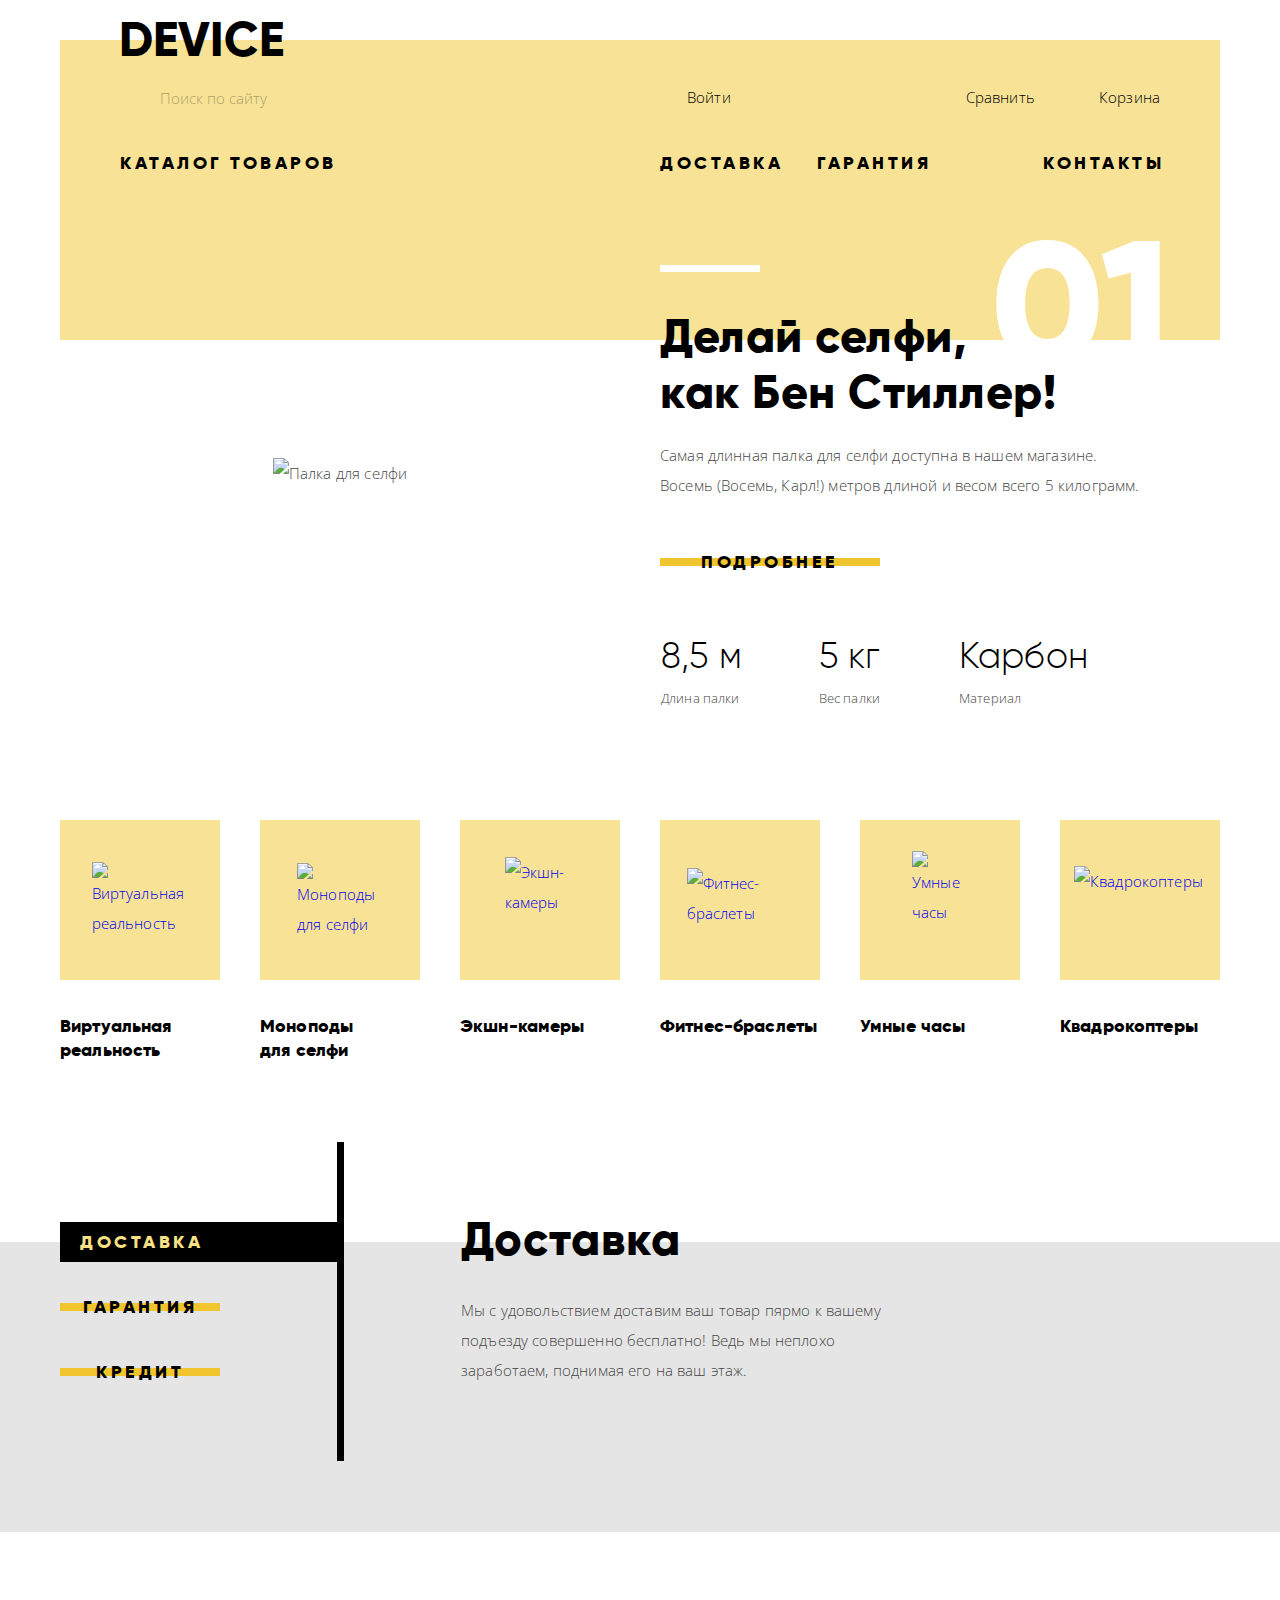
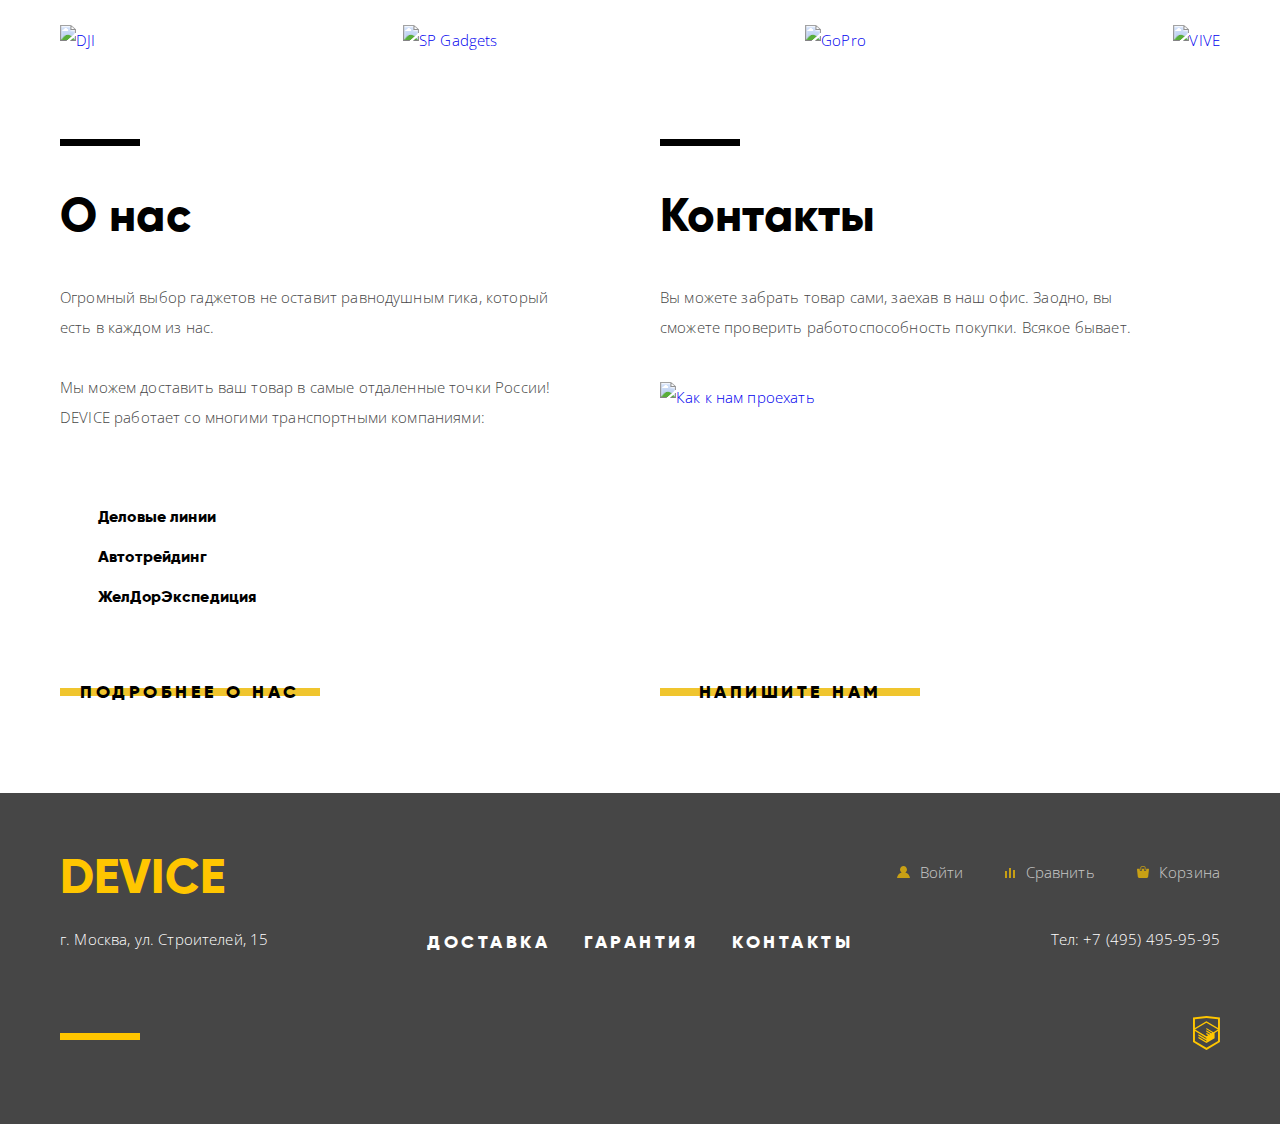
==== commit 895063c9: "Защита" ====
--- a/index.html
+++ b/index.html
@@ -36,16 +36,16 @@
                             <a class="big-menu" href="#">Каталог товаров</a>
                             <div class="nav-submenu-wrap">
                                 <ul class="catalog-nav-submenu">
-                                    <li><a href="#">Виртуальная реальность</a></li>
+                                    <li><a href="catalog.html">Виртуальная реальность</a></li>
                                     <li><a href="catalog.html">Моноподы для селфи</a></li>
-                                    <li><a href="#">Экшн-камеры</a></li>
+                                    <li><a href="catalog.html">Экшн-камеры</a></li>
                                 </ul>
                                 <ul class="catalog-nav-submenu">
-                                    <li><a href="#">Фитнес-браслеты</a></li>
-                                    <li><a href="#">Умные часы</a></li>
+                                    <li><a href="catalog.html">Фитнес-браслеты</a></li>
+                                    <li><a href="catalog.html">Умные часы</a></li>
                                 </ul>
                                 <ul class="catalog-nav-submenu">
-                                    <li><a href="#">Квадрокоптеры</a></li>
+                                    <li><a href="catalog.html">Квадрокоптеры</a></li>
                                 </ul>
                             </div>
                         </li>
@@ -162,7 +162,7 @@
                 <h2 class="visually-hidden">Категории товаров</h2>
                 <ul class="categories-list">
                     <li class="category-item">
-                        <a href="#">
+                        <a href="catalog.html">
                             <h3>Виртуальная реальность</h3>
                             <div class="category-item-image">
                                 <img src="img/virtual-reality.svg" width="97" height="55" alt="Виртуальная реальность">
@@ -178,7 +178,7 @@
                         </a>
                     </li>
                     <li class="category-item">
-                        <a href="#">
+                        <a href="catalog.html">
                             <h3>Экшн-камеры</h3>
                             <div class="category-item-image">
                                 <img src="img/сamera-action.svg" width="71" height="87" alt="Экшн-камеры">
@@ -186,7 +186,7 @@
                         </a>
                     </li>
                     <li class="category-item">
-                        <a href="#">
+                        <a href="catalog.html">
                             <h3>Фитнес-браслеты</h3>
                             <div class="category-item-image">
                                 <img src="img/fitness-bracelets.svg" width="107" height="65" alt="Фитнес-браслеты">
@@ -194,7 +194,7 @@
                         </a>
                     </li>
                     <li class="category-item">
-                        <a href="#">
+                        <a href="catalog.html">
                             <h3>Умные часы</h3>
                             <div class="category-item-image">
                                 <img src="img/smart-watch.svg" width="56" height="98" alt="Умные часы">
@@ -202,7 +202,7 @@
                         </a>
                     </li>
                     <li class="category-item">
-                        <a href="#">
+                        <a href="catalog.html">
                             <h3>Квадрокоптеры</h3>
                             <div class="category-item-image">
                                 <img src="img/quadcopters.svg" width="132" height="69" alt="Квадрокоптеры">
@@ -385,10 +385,11 @@
         <!-- Карта -->
         <section class="modal modal-map">
             <h2 class="visually-hidden">Как до нас добраться</h2>
-            <iframe src="https://www.google.com/maps/embed?pb=!1m18!1m12!1m3!1d4307.498038392322!2d37.525102188998865!3d55.68718596457133!2m3!1f0!2f0!3f0!3m2!1i1024!2i768!4f13.1!3m3!1m2!1s0x46b54cf65f5c8955%3A0x694710ccd55501e!2z0YPQuy4g0KHRgtGA0L7QuNGC0LXQu9C10LksIDE1LCDQnNC-0YHQutCy0LAsIDExOTMxMQ!5e0!3m2!1sru!2sru!4v1522148055270" width="960" height="559" allowfullscreen></iframe>
+            <iframe src="https://yandex.ru/map-widget/v1/-/CBUjq8HELC" width="960" height="559"></iframe>
             <img src="img/map-big.jpg" width="960" height="559" alt="Адрес магазина: Москва, ул. Строителей, 15">
             <button class="modal-close" type="button">Закрыть</button>
         </section>
+        <div class="modal-overlay"></div>
         
         <script src="js/modal.min.js"></script>
 
--- a/css/style.min.css
+++ b/css/style.min.css
@@ -1 +1 @@
-@-webkit-keyframes scale{0%{-webkit-transform:scale(0);transform:scale(0)}30%{-webkit-transform:scale(1,.05);transform:scale(1,.05)}to{-webkit-transform:scale(1);transform:scale(1)}}@keyframes scale{0%{-webkit-transform:scale(0);transform:scale(0)}30%{-webkit-transform:scale(1,.05);transform:scale(1,.05)}to{-webkit-transform:scale(1);transform:scale(1)}}@-webkit-keyframes shake{0%,to{-webkit-transform:translateX(0);transform:translateX(0)}10%,30%,50%,70%,90%{-webkit-transform:translateX(-10px);transform:translateX(-10px)}20%,40%,60%,80%{-webkit-transform:translateX(10px);transform:translateX(10px)}}@keyframes shake{0%,to{-webkit-transform:translateX(0);transform:translateX(0)}10%,30%,50%,70%,90%{-webkit-transform:translateX(-10px);transform:translateX(-10px)}20%,40%,60%,80%{-webkit-transform:translateX(10px);transform:translateX(10px)}}@font-face{font-family:'Gilroy';font-style:bold;font-weight:700;src:local('Gilroy ExtraBold'),local('Gilroy-ExtraBold'),url(fonts/gilroyextrabold.woff2) format('woff2')}@font-face{font-family:'Gilroy';font-style:normal;font-weight:400;src:local('Gilroy Light'),local('Gilroy-Light'),url(fonts/gilroylight.woff2) format('woff2')}body{min-width:1200px;margin:0;padding:0;font-family:"Open Sans",Arial,sans-serif;font-size:15px;font-weight:300;line-height:30px;color:#464646;background-color:#fff}a{text-decoration:none}img{max-width:100%;height:auto}.visually-hidden,input[type=checkbox].visually-hidden,input[type=radio].visually-hidden{position:absolute;width:1px;height:1px;margin:-1px;border:0;padding:0;white-space:nowrap;-webkit-clip-path:inset(100%);clip-path:inset(100%);clip:rect(0 0 0 0);overflow:hidden}.container{width:1160px;margin:0 auto;padding:0 20px}.header-wrap{position:relative;background-color:#f7e296}.main-logo{position:absolute;top:-24px;left:60px;font-family:"Gilroy",Arial,sans-serif;font-size:48px;font-weight:700;line-height:48px;color:#000;text-transform:uppercase}.logo-link:focus,.logo-link:hover,.main-nav-menu a:focus,.main-nav-menu a:hover,.main-nav-menu:hover>a,.minor-nav a:focus,.minor-nav a:hover{opacity:.6}.category-item a:active img,.logo-link:active,.main-nav-menu a:active,.minor-nav a:active{opacity:.3}.header-middle{display:-webkit-box;display:-ms-flexbox;display:flex;-webkit-box-align:baseline;-ms-flex-align:baseline;align-items:baseline;margin:40px 0 0;padding:35px 60px 25px}.search-form{width:50%;margin:0 20px 0 0;padding:0}.search-form-input::-webkit-input-placeholder{font:inherit;color:#000;opacity:.3}.search-form-input:hover::-webkit-input-placeholder{opacity:.6}.search-form-input:focus::-webkit-input-placeholder{opacity:1}.search-form input{-webkit-box-sizing:border-box;box-sizing:border-box;width:355px;height:48px;padding:8px 36px;font:inherit;vertical-align:middle;color:rgba(0,0,0,.3);background-color:transparent;background-image:url(../img/search.svg);background-repeat:no-repeat;background-position:left center;border:0;border-bottom:2px solid transparent;border-radius:0}.search-form input:hover{color:rgba(0,0,0,.6)}.search-form input:focus{color:#000;border-bottom:2px solid #000}.search-button{visibility:hidden;margin:0;padding:7px 18px;font:inherit;text-align:center;vertical-align:middle;color:#000;background-color:transparent;border:2px solid #000;-webkit-transform:translateX(-5px);-ms-transform:translateX(-5px);transform:translateX(-5px);cursor:pointer}.search-form input:focus+.search-button{visibility:visible}.search-button:focus,.search-button:hover{visibility:visible;color:#fff;background-color:#000}.search-button:active{visibility:visible;color:rgba(255,255,255,.3)}.shoping-nav,.site-navigation,.user-nav{margin:0;padding:0;list-style:none}.catalog-nav-submenu{list-style:none}.minor-nav{display:-webkit-box;display:-ms-flexbox;display:flex;-webkit-box-pack:justify;-ms-flex-pack:justify;justify-content:space-between;width:50%;margin-left:20px}.user-nav{-ms-flex-wrap:wrap;flex-wrap:wrap}.main-nav,.shopping-nav,.user-nav{display:-webkit-box;display:-ms-flexbox;display:flex}.shopping-nav{-ms-flex-wrap:wrap;flex-wrap:wrap;-webkit-box-pack:end;-ms-flex-pack:end;justify-content:flex-end;margin:0;list-style:none;padding:0}.main-nav-menu a,.minor-nav a{color:#000}.user-nav li{margin-right:20px}.login-link a{padding-left:25px;background:url(../img/user.svg) no-repeat;background-position:left center}.cart a,.compare a{padding-left:22px;background-position:left center}.compare a{background:url(../img/compare.svg) no-repeat}.cart a{background:url(../img/cart.svg) no-repeat}.shopping-nav li{margin-left:40px}.main-nav{padding:0 60px 45px}.catalog-nav{width:50%;margin:0 20px 0 0;padding:0;list-style:none}.big-menu{position:relative;padding-right:25px}.catalog-nav .main-nav-menu::after{content:"";position:absolute;top:6px;right:0;width:16px;height:16px;background-color:transparent;background-image:url(../img/plus.svg);background-repeat:no-repeat;opacity:.3}.main-nav-right,.servises-nav{display:-webkit-box;display:-ms-flexbox;display:flex}.main-nav-right{-webkit-box-pack:justify;-ms-flex-pack:justify;justify-content:space-between;width:50%;margin-left:20px}.servises-nav{-ms-flex-preferred-size:320px;flex-basis:320px;-ms-flex-wrap:wrap;flex-wrap:wrap;margin:0;padding:0;list-style:none}.main-nav-menu{position:relative;display:inline-block;vertical-align:top}.main-nav-menu:not(:nth-child(even)){margin-right:34px}.main-nav-menu:last-child{margin-right:-4px}.contacts-nav,.filters ul{margin:0;padding:0;list-style:none}.main-nav-menu>a{font-family:"Gilroy",Arial,sans-serif;font-size:18px;font-weight:700;line-height:24px;text-transform:uppercase;letter-spacing:3px}.nav-submenu-wrap{display:-webkit-box;display:-ms-flexbox;display:flex;position:absolute;top:26px;left:-60px;z-index:10;width:1040px;padding:20px 60px 36px;background-color:#f7e296;-webkit-transform:scaleY(0);-ms-transform:scaleY(0);transform:scaleY(0);-webkit-transform-origin:top;-ms-transform-origin:top;transform-origin:top}.main-nav-menu a:focus+.nav-submenu-wrap,.main-nav-menu:hover .nav-submenu-wrap{-webkit-transform:scaleY(1);-ms-transform:scaleY(1);transform:scaleY(1)}.catalog-nav-submenu a{line-height:36px}.catalog-nav-submenu{min-width:160px;margin:0 20px;padding:0}.catalog-nav-submenu:first-child{margin-left:0}.popular{position:relative;overflow:hidden;margin:0 0 100px;padding:0;background-image:-webkit-linear-gradient(top,#f7e296 115px,transparent 115px);background-image:-o-linear-gradient(top,#f7e296 115px,transparent 115px);background-image:linear-gradient(to bottom,#f7e296 115px,transparent 115px)}.popular-item,.popular-list{display:-webkit-box;display:-ms-flexbox;display:flex}.popular-list{margin:0;padding:0;list-style:none;counter-reset:qnt;width:300%}.popular-item{width:100%;min-height:495px}.popular input:nth-of-type(1):checked~.popular-list,.servises-slider input:nth-of-type(1):checked~.servises-list-wrap .servises-list{-webkit-transform:translateX(0);-ms-transform:translateX(0);transform:translateX(0)}.popular input:nth-of-type(2):checked~.popular-list{-webkit-transform:translateX(-1160px);-ms-transform:translateX(-1160px);transform:translateX(-1160px)}.popular input:nth-of-type(3):checked~.popular-list{-webkit-transform:translateX(-2320px);-ms-transform:translateX(-2320px);transform:translateX(-2320px)}.slider-switchers{position:absolute;right:80px;bottom:149px;display:-webkit-box;display:-ms-flexbox;display:flex;margin:0;padding:0;list-style:none}.switcher{margin-left:13px}.switcher label{display:block;cursor:pointer}.switcher label::before{content:"";display:block;width:20px;height:20px;background-image:url(../img/slider-button-empty.svg);background-repeat:no-repeat;background-size:12px 12px;background-position:center;border-radius:50%}.popular input:nth-of-type(1):checked~.slider-switchers li:nth-child(1) label::before,.popular input:nth-of-type(2):checked~.slider-switchers li:nth-child(2) label::before,.popular input:nth-of-type(3):checked~.slider-switchers li:nth-child(3) label::before{background-image:url(../img/slider-button.svg)}.popular-item-image{width:50%;margin-right:20px;display:-webkit-box;display:-ms-flexbox;display:flex;-webkit-box-pack:center;-ms-flex-pack:center;justify-content:center;-webkit-box-align:center;-ms-flex-align:center;align-items:center}.popular-item-content{position:relative;width:50%;margin-left:20px}.popular-item-content::before{content:"";position:absolute;top:40px;left:0;width:100px;height:7px;background-color:#fff}.popular-item-content::after,.popular-item-slogan{font-family:"Gilroy",Arial,sans-serif;font-weight:700}.popular-item-content::after{content:"0"counter(qnt);top:65px;right:48px;counter-increment:qnt;position:absolute;font-size:179px;color:#fff}.popular-item-slogan{position:relative;z-index:5;margin:84px 0 20px;padding:0;font-size:47px;line-height:56px;color:#000}.popular-item-desc{padding:0;margin:0 0 40px}.popular-item-more{margin-bottom:50px}.popular-item-spec{margin:0;padding:0;border-spacing:0}.btn,.popular-item-spec td{font-family:"Gilroy",Arial,sans-serif;font-size:36px;font-weight:300;line-height:48px;color:#000}.popular-item-spec th{font-size:13px;font-weight:300;line-height:20px;padding-right:80px;padding-top:7px}.btn{position:relative;z-index:1;display:inline-block;-webkit-box-sizing:border-box;box-sizing:border-box;min-width:200px;padding:8px 20px;font-size:18px;font-weight:700;line-height:24px;text-align:center;text-transform:uppercase;vertical-align:middle;letter-spacing:3px;background-color:transparent;border:0}.btn[type=submit]{cursor:pointer}.btn::before{content:"";position:absolute;top:16px;left:0;z-index:-1;width:100%;height:8px;background-color:#f0c52e;-webkit-transition:-webkit-transform .1s ease-out 0s;-o-transition:transform .1s ease-out 0s;transition:transform .1s ease-out 0s;transition:transform .1s ease-out 0s,-webkit-transform .1s ease-out 0s}.btn:focus::before,.btn:hover::before{-webkit-transform:scaleY(5);-ms-transform:scaleY(5);transform:scaleY(5);-webkit-transition:-webkit-transform .2s ease-out 0s;-o-transition:transform .2s ease-out 0s;transition:transform .2s ease-out 0s;transition:transform .2s ease-out 0s,-webkit-transform .2s ease-out 0s}.btn:active{color:rgba(0,0,0,.3)}.slides-switches{list-style:none}.categories{margin-bottom:150px}.categories-list{display:-webkit-box;display:-ms-flexbox;display:flex;-webkit-box-pack:justify;-ms-flex-pack:justify;justify-content:space-between;-ms-flex-wrap:wrap;flex-wrap:wrap;margin:0;padding:0;list-style:none}.category-item{width:160px}.category-item a,.category-item-image{display:-webkit-box;display:-ms-flexbox;display:flex}.category-item a{-webkit-box-orient:vertical;-webkit-box-direction:reverse;-ms-flex-direction:column-reverse;flex-direction:column-reverse}.category-item h3{margin:0;padding:0;font-family:"Gilroy",Arial,sans-serif;font-size:18px;line-height:24px;font-weight:700;color:#000;background-color:#fff}.category-item-image{-webkit-box-pack:center;-ms-flex-pack:center;justify-content:center;-webkit-box-align:center;-ms-flex-align:center;align-items:center;width:160px;height:160px;margin:0 0 35px;padding:0;background-color:#f7e296;-webkit-transition:background-color .1s ease-out 0s;-o-transition:background-color .1s ease-out 0s;transition:background-color .1s ease-out 0s}.category-item:nth-child(2) img{-ms-flex-item-align:end;align-self:flex-end}.category-item a:focus .category-item-image,.category-item a:hover .category-item-image{background-color:#f0c52e;-webkit-transition:background-color .2s ease-out 0s;-o-transition:background-color .2s ease-out 0s;transition:background-color .2s ease-out 0s}.servises-slider{margin-bottom:90px;background-image:-webkit-linear-gradient(top,transparent 30px,#e5e5e5 30px);background-image:-o-linear-gradient(top,transparent 30px,#e5e5e5 30px);background-image:linear-gradient(to bottom,transparent 30px,#e5e5e5 30px)}.servises-slider .container{display:-webkit-box;display:-ms-flexbox;display:flex;min-height:320px}.servises-list-menu{position:relative;width:280px;margin:10px 0 0;padding:0;list-style:none}.servises-list-menu::before{content:"";position:absolute;top:-80px;right:-4px;width:7px;height:319px;background-color:#000}.servises-list-wrap{overflow:hidden;width:880px;padding-top:3px}.servises-list{display:-webkit-box;display:-ms-flexbox;display:flex;width:300%;margin:0;padding:0;list-style:none}.servise-btn{min-width:160px;margin-bottom:25px;cursor:pointer}.servise-btn:active,.servises-slider input:nth-of-type(1):checked~.servises-list-menu li:nth-child(1) .servise-btn,.servises-slider input:nth-of-type(2):checked~.servises-list-menu li:nth-child(2) .servise-btn,.servises-slider input:nth-of-type(3):checked~.servises-list-menu li:nth-child(3) .servise-btn{color:#f7e184;cursor:auto}.servise-btn:active::before,.servises-slider input:nth-of-type(1):checked~.servises-list-menu li:nth-child(1) .servise-btn::before,.servises-slider input:nth-of-type(2):checked~.servises-list-menu li:nth-child(2) .servise-btn::before,.servises-slider input:nth-of-type(3):checked~.servises-list-menu li:nth-child(3) .servise-btn::before{background-color:#000;width:280px;-webkit-transform:scaleY(5);-ms-transform:scaleY(5);transform:scaleY(5);-webkit-transform-origin:left center;-ms-transform-origin:left center;transform-origin:left center;-webkit-transition:0s;-o-transition:0s;transition:0s}.servise-item{display:-webkit-box;display:-ms-flexbox;display:flex;-webkit-box-pack:justify;-ms-flex-pack:justify;justify-content:space-between;-ms-flex-wrap:wrap;flex-wrap:wrap;width:100%;padding-left:125px;padding-right:60px}.servise-item::after{content:"";width:200px;height:200px;background-repeat:no-repeat;background-position:right;-webkit-transform:translateY(-83px);-ms-transform:translateY(-83px);transform:translateY(-83px)}.servise-item:nth-child(1)::after{background-image:url(../img/delivery.svg)}.servise-item:nth-child(2)::after{background-image:url(../img/warranty.svg)}.servise-item:nth-child(3)::after{background-image:url(../img/credit.svg)}.servises-slider input:nth-of-type(2):checked~.servises-list-wrap .servises-list{-webkit-transform:translateX(-880px);-ms-transform:translateX(-880px);transform:translateX(-880px)}.servises-slider input:nth-of-type(3):checked~.servises-list-wrap .servises-list{-webkit-transform:translateX(-1760px);-ms-transform:translateX(-1760px);transform:translateX(-1760px)}.servise-item h3{width:100%;margin:0 0 30px;padding:0;font-family:"Gilroy",Arial,sans-serif;font-size:47px;line-height:48px;font-weight:700;color:#000}.servise-item-desc{width:450px;margin:0 0 30px;padding:0}.brands{margin-bottom:130px}.brands-list{display:-webkit-box;display:-ms-flexbox;display:flex;-webkit-box-pack:justify;-ms-flex-pack:justify;justify-content:space-between;-ms-flex-wrap:wrap;flex-wrap:wrap;margin:0;padding:0;list-style:none}.brand-item a{position:relative}.brand-item a::after{content:"";position:absolute;top:-84px;left:0;width:100%;height:100px;opacity:1;-webkit-transition:opacity .1s ease-out 0s;-o-transition:opacity .1s ease-out 0s;transition:opacity .1s ease-out 0s}.brand-item:nth-child(1) a::after{background-image:url(../img/dji-gray.png)}.brand-item:nth-child(2) a::after{background-image:url(../img/spgadgets-gray.png)}.brand-item:nth-child(3) a::after{background-image:url(../img/gopro-gray.png)}.brand-item:nth-child(4) a::after{background-image:url(../img/vive-gray.png)}.brand-item a:focus::after,.brand-item a:hover::after{opacity:0;-webkit-transition:opacity .2s ease-out 0s;-o-transition:opacity .2s ease-out 0s;transition:opacity .2s ease-out 0s}.about-us,.contacts,.index-columns{display:-webkit-box;display:-ms-flexbox;display:flex;padding:0}.index-columns{margin-bottom:80px}.about-us,.contacts{-webkit-box-orient:vertical;-webkit-box-direction:normal;-ms-flex-direction:column;flex-direction:column;-webkit-box-align:start;-ms-flex-align:start;align-items:flex-start;width:50%}.about-us{margin:0 20px 0 0}.contacts{margin:0 0 0 20px}.about-us h2,.contacts h2{margin:0 0 45px;padding:0;font-family:"Gilroy",Arial,sans-serif;font-size:47px;line-height:48px;font-weight:700;color:#000}.about-us h2::before,.contacts h2::before{content:"";display:block;width:80px;height:7px;background-color:#000;-webkit-transform:translateY(-45px);-ms-transform:translateY(-45px);transform:translateY(-45px)}.about-us p,.contacts p{width:510px;margin:0;padding:0 0 30px}.upper{text-transform:uppercase}.shipping-partners-list{margin:0 0 auto;padding:35px 0 55px;list-style:none}.shipping-partner-item{display:-webkit-box;display:-ms-flexbox;display:flex;-webkit-box-align:center;-ms-flex-align:center;align-items:center;font-family:"Gilroy",Arial,sans-serif;font-size:16px;line-height:40px;font-weight:700;color:#000}.shipping-partner-item::before{content:"";width:8px;height:8px;margin-right:30px;background-image:url(../img/slider-button-empty.svg);background-repeat:no-repeat;background-size:8px 8px}.contacts-map{margin-top:10px;margin-bottom:auto}.page-title{margin:40px 60px 25px;padding:0;font-family:"Gilroy",Arial,sans-serif;font-size:47px;font-weight:700;line-height:48px;color:#000}.breadcrumbs{display:-webkit-box;display:-ms-flexbox;display:flex;-ms-flex-wrap:wrap;flex-wrap:wrap;margin:0 0 45px 60px;padding:0;list-style:none}.breadcrumbs li{margin-right:15px;line-height:24px}.breadcrumbs li:not(:last-child)::after{content:"";display:inline-block;width:4px;height:7px;vertical-align:middle;background-color:transparent;background-image:url(../img/nav-arrow.svg);background-repeat:no-repeat}.breadcrumbs a,.breadcrumbs-current{margin:0 15px 0 0;padding:0;font-size:14px;color:#000;opacity:.3}.breadcrumbs a:focus,.breadcrumbs a:hover{opacity:.6}.breadcrumbs a:active{opacity:.1}.catalog-wrap{background-image:-webkit-gradient(linear,left top,right top,color-stop(33.3%,rgba(0,0,0,.08)),color-stop(33.3%,transparent));background-image:-webkit-linear-gradient(left,rgba(0,0,0,.08) 33.3%,transparent 33.3%);background-image:-o-linear-gradient(left,rgba(0,0,0,.08) 33.3%,transparent 33.3%);background-image:linear-gradient(to right,rgba(0,0,0,.08) 33.3%,transparent 33.3%)}.ordering{margin:0;padding-top:24px;padding-bottom:22px;font-size:14px;line-height:18px;font-weight:400;color:#000;background-color:rgba(0,0,0,.08)}.container-70{width:760px;margin-left:auto;padding-left:20px}.ordering-list,.ordering-wrap{display:-webkit-box;display:-ms-flexbox;display:flex}.ordering-list{margin:0;padding:0;list-style:none}.ordering-list:last-of-type{margin-left:auto}.ordering-item{margin-right:30px}.ordering a:not(.ordering-current){color:#000;opacity:.3}.ordering a:focus,.ordering a:hover:not(.ordering-current){opacity:.6}.ordering a:active:not(.ordering-current){opacity:1}.order-by-down a,.order-by-down a::before{display:block;width:20px;height:20px}.order-by-down a::before{content:"";background-image:url(../img/icon-up-dir.svg);background-repeat:no-repeat;background-position:right center;opacity:.2}.order-by-down a:focus::before,.order-by-down a:hover:not(.ordering-current)::before{opacity:.4}.order-by-down a:active:not(.ordering-current)::before{opacity:1}.order-by-up::before{content:"";display:block;margin-left:10px;width:20px;height:20px;background-image:url(../img/icon-down-dir.svg);background-repeat:no-repeat;background-position:right center}.columns-1-3{display:-webkit-box;display:-ms-flexbox;display:flex}.filters{padding-left:60px;font-size:14px;line-height:40px;color:#000;-webkit-transform:translateY(-46px);-ms-transform:translateY(-46px);transform:translateY(-46px)}.filters h2,.ordering h2{padding:0;font-family:"Gilroy",Arial,sans-serif;font-size:16px;font-weight:700;line-height:24px;letter-spacing:3px;text-transform:uppercase}.ordering h2{margin:0 55px 0 0}.filters h2{margin:0 55px 100px 0}.filter fieldset{margin:0 0 35px;padding:0;border:0}.filter legend{margin:0 0 20px;padding:0;font-family:"Gilroy",Arial,sans-serif;font-size:18px;font-weight:700;line-height:24px}.filter legend::before{content:"";display:block;width:200px;height:2px;background-color:#000;-webkit-transform:translateY(-10px);-ms-transform:translateY(-10px);transform:translateY(-10px)}.range-filter{display:-webkit-box;display:-ms-flexbox;display:flex;-ms-flex-wrap:wrap;flex-wrap:wrap;width:196px;margin-top:15px;margin-bottom:10px}.range-controls{-ms-flex-item-align:end;align-self:flex-end;position:relative;width:100%;margin-bottom:10px}.range-controls .scale{width:100%;height:2px;background-color:#dbdbdb;-webkit-transform:translateX(4px);-ms-transform:translateX(4px);transform:translateX(4px)}.range-controls .bar{width:110px;height:2px;background:#91c92f}.range-controls .toggle{position:absolute;top:-10px;width:4px;height:4px;padding:0;border:8px solid #fff;background-color:#ababab;border-radius:50%;-webkit-box-shadow:0 2px 1px 0 #cfcfcf;box-shadow:0 2px 1px 0 #cfcfcf;cursor:pointer}.range-controls .toggle:active{-webkit-transform:scale(1.1);-ms-transform:scale(1.1);transform:scale(1.1)}.range-controls .toggle-min{left:-6px}.range-controls .toggle-max{left:110px}.output-area{width:50%;margin:0;padding:0;font-family:"Gilroy",Arial,sans-serif;font-size:14px;font-weight:300;line-height:24px;opacity:.2}.filter-option label{position:relative;margin-left:38px;cursor:pointer}.filter-option label:hover::before{opacity:.6}.filter-input-checkbox+label::before{content:"";position:absolute;top:-5px;left:-40px;width:30px;height:30px;background-image:url(../img/checkbox-off.svg);background-repeat:no-repeat;background-position:left center}.filter-input-checkbox:checked+label::before{background-image:url(../img/checkbox-on.svg)}.filter-input-radio+label::before{content:"";position:absolute;top:-5px;left:-40px;width:30px;height:30px;background-image:url(../img/radio-off.svg);background-repeat:no-repeat;background-position:left center}.filter-input-radio:checked+label::before{background-image:url(../img/radio-on.svg)}.filter-input-checkbox:disabled+label,.filter-input-radio:disabled+label{color:#a6a6a6}.filter-input-checkbox:disabled+label::before,.filter-input-radio:disabled+label::before{opacity:.25}.catalog-item,.catalog-list{display:-webkit-box;display:-ms-flexbox;display:flex;-webkit-box-pack:justify;-ms-flex-pack:justify;justify-content:space-between;-ms-flex-wrap:wrap;flex-wrap:wrap}.catalog-list{-webkit-box-align:start;-ms-flex-align:start;align-items:flex-start;margin:70px 0 0;padding:0;list-style:none}.catalog-item{position:relative;width:360px;margin-bottom:45px}.catalog-item-new::before,.catalog-item:hover .catalog-item-action{display:-webkit-box;display:-ms-flexbox;display:flex;-webkit-box-pack:center;-ms-flex-pack:center;justify-content:center;-webkit-box-align:center;-ms-flex-align:center;align-items:center}.catalog-item:hover .catalog-item-action{-webkit-box-orient:vertical;-webkit-box-direction:normal;-ms-flex-direction:column;flex-direction:column;cursor:pointer}.catalog-item-new::before{content:"new";position:absolute;top:29px;right:27px;z-index:1;width:59px;height:59px;font-family:"Gilroy",Arial,sans-serif;font-size:14px;font-weight:700;line-height:24px;text-transform:uppercase;text-align:center;vertical-align:middle;color:#000;border:1px solid #000;border-radius:50%;opacity:.2}.catalog-item h3,.catalog-item-price{margin:0;padding:0;font-family:"Gilroy",Arial,sans-serif;line-height:24px}.catalog-item h3{width:260px;color:#000;font-size:18px;font-weight:700}.catalog-item-image{-webkit-box-ordinal-group:0;-ms-flex-order:-1;order:-1;margin:0 0 30px;padding:0}.catalog-item-price{font-size:16px;font-weight:300}.catalog-item-action{position:absolute;top:0;left:0;display:none;width:360px;height:380px;background-color:rgba(238,238,238,.7)}.catalog-item-action .btn{margin-bottom:40px;-webkit-transform:translateY(25px);-ms-transform:translateY(25px);transform:translateY(25px)}.compare-item{font-size:13px;line-height:20px;color:#000;opacity:.5}.compare-item:focus,.compare-item:hover{opacity:1}.compare-item:active{opacity:.2}.pagination-list{display:-webkit-box;display:-ms-flexbox;display:flex;-webkit-box-align:center;-ms-flex-align:center;align-items:center;margin:0 0 77px;padding:0;font-family:"Gilroy",Arial,sans-serif;font-size:16px;font-weight:700;text-transform:uppercase;line-height:24px;letter-spacing:3px;color:#000;list-style:none;background-color:rgba(0,0,0,.08)}.pagination-item-step a{display:inline-block;padding:23px 30px;vertical-align:middle}.pagination-item-step:first-child{margin-right:auto}.pagination-item-step:last-child{margin-left:auto}.pagination-item-current,.pagination-item-step a{color:#000}.pagination-item-step a:focus,.pagination-item-step a:hover:not(.pagination-item-current){background-color:rgba(0,0,0,.08)}.pagination-item-step a:active:not(.pagination-item-current){color:rgba(0,0,0,.3);background-color:rgba(0,0,0,.08)}.pagination-item{margin:0 15px}.pagination-item a:not(.pagination-item-current){color:rgba(0,0,0,.3)}.pagination-item a:focus,.pagination-item a:hover:not(.pagination-item-current){color:rgba(0,0,0,.6)}.pagination-item a:active:not(.pagination-item-current){color:#000}.main-footer{color:#fff;background-color:#464646}.footer-top{display:-webkit-box;display:-ms-flexbox;display:flex;-webkit-box-pack:justify;-ms-flex-pack:justify;justify-content:space-between;margin:0;padding-top:60px}.footer-top a{padding:0;color:#fff;background:0 0;opacity:.7}.footer-top a:focus,.footer-top a:hover,.user-nav-footer a:focus,.user-nav-footer a:hover{opacity:1}.footer-top a:active:not(.footer-logo){opacity:.3}.footer-top .footer-logo{font-family:"Gilroy",Arial,sans-serif;font-size:48px;font-weight:700;line-height:48px;color:#ffc600;text-transform:uppercase}.main-footer .footer-logo,.main-footer .logo-link{opacity:1}.main-footer .logo-link:focus,.main-footer .logo-link:hover{opacity:.6}.main-footer .logo-link:active,.user-nav-footer a:active{opacity:.3}.main-footer .minor-nav{-webkit-box-pack:end;-ms-flex-pack:end;justify-content:flex-end}.minor-nav svg{margin-right:10px}.academy-logo path,.minor-nav path,.minor-nav rect{fill:#ffc600}.user-nav-footer{margin:0;padding:0;list-style:none}.user-nav .logout-link{margin:0}.user-nav-footer a{color:#fff;opacity:.7}.footer-middle,.site-nav-footer{display:-webkit-box;display:-ms-flexbox;display:flex}.footer-middle{-webkit-box-align:end;-ms-flex-align:end;align-items:flex-end;padding-top:25px;margin:0}.site-nav-footer{-webkit-box-pack:center;-ms-flex-pack:center;justify-content:center;-ms-flex-wrap:wrap;flex-wrap:wrap;margin:0 auto;padding:0;font-family:"Gilroy",Arial,sans-serif;font-size:18px;font-weight:700;line-height:24px;text-transform:uppercase;letter-spacing:2px;list-style:none}.site-nav-footer li{margin:0 20px}.site-nav-footer a{color:#fff;letter-spacing:3px}.site-nav-footer a:focus,.site-nav-footer a:hover{opacity:.6}.site-nav-footer a:active{opacity:.3}.footer-contacts,.footer-contacts-phone{-ms-flex-preferred-size:250px;flex-basis:250px}.footer-contacts{margin:0;padding:0}.footer-contacts-phone{color:#fff;text-align:right}.footer-contacts-phone:focus,.footer-contacts-phone:hover{color:rgba(255,255,255,.6)}.footer-contacts-phone:active{color:rgba(255,255,255,.3)}.footer-bottom,.footer-social{display:-webkit-box;display:-ms-flexbox;display:flex;margin:0}.footer-bottom{-webkit-box-align:center;-ms-flex-align:center;align-items:center;padding-top:60px;padding-bottom:65px;-webkit-box-pack:justify;-ms-flex-pack:justify;justify-content:space-between}.footer-bottom::before{content:"";width:80px;height:7px;background-color:#ffc600}.footer-social{-webkit-box-pack:center;-ms-flex-pack:center;justify-content:center;padding:0 53px 0 0;list-style:none}.footer-social li{margin:0 10px}.social-btn{display:block;width:32px;height:32px;font-size:0;opacity:.3;-webkit-transition:opacity .1s ease-out 0s;-o-transition:opacity .1s ease-out 0s;transition:opacity .1s ease-out 0s}.social-btn-fb{background-image:url(../img/fb.svg);background-repeat:no-repeat}.social-btn-in,.social-btn-tw{background-image:url(../img/in.svg);background-repeat:no-repeat}.social-btn-tw{background-image:url(../img/tw.svg)}.social-btn:focus,.social-btn:hover{opacity:.6;-webkit-transition:opacity .2s ease-out 0s;-o-transition:opacity .2s ease-out 0s;transition:opacity .2s ease-out 0s}.social-btn:active{opacity:.1;-webkit-transition:none;-o-transition:none;transition:none}.academy-logo{margin:0}.academy-logo:focus,.academy-logo:hover{opacity:.6}.academy-logo:active{opacity:.3}.modal{position:fixed;top:50%;left:50%;z-index:20;display:none;background-color:#fff;-webkit-box-shadow:0 10px 20px 0 rgba(4,6,6,.2);box-shadow:0 10px 20px 0 rgba(4,6,6,.2)}.modal-show{display:block;-webkit-animation-name:scale;animation-name:scale;-webkit-animation-duration:.6s;animation-duration:.6s}.modal-error{-webkit-animation:shake .6s;animation:shake .6s}.modal-write-us{margin-left:-490px;margin-top:-287px;padding:100px 100px 80px;width:760px;font-family:"Gilroy",Arial,sans-serif;font-size:18px;font-weight:700;line-height:24px;text-transform:none;color:#000}.write-us-form,.write-us-wrap{display:-webkit-box;display:-ms-flexbox;display:flex}.write-us-form{-webkit-box-pack:justify;-ms-flex-pack:justify;justify-content:space-between;-ms-flex-wrap:wrap;flex-wrap:wrap;margin:0;padding:0}.write-us-wrap{-webkit-box-orient:vertical;-webkit-box-direction:normal;-ms-flex-direction:column;flex-direction:column;margin-bottom:30px}.write-us-form label{margin:0 0 10px}.write-us-form input{margin:0}.write-us-form input,.write-us-form textarea{-webkit-box-sizing:border-box;box-sizing:border-box;padding:13px 17px;font-family:"Open Sans",Arial,sans-serif;font-size:14px;font-weight:400;line-height:18px;color:rgba(70,70,70,.4);background-color:#f2f2f2;border:3px solid #f2f2f2;border-radius:0}.write-us-form input:hover,.write-us-form textarea:hover{background-color:#eaeaea;border-color:#eaeaea}.write-us-form input:focus,.write-us-form textarea:focus{color:#464646;background-color:#fff;border-color:#f0c52e}.write-us-form input:invalid{color:rgba(70,70,70,.4);background-color:#f6dada;border-color:#f6dada}.write-us-form input{width:360px}.write-us-form textarea{width:760px;height:156px;margin:0 0 20px}.write-us-form input::-webkit-input-placeholder,.write-us-form textarea::-webkit-input-placeholder{font-family:"Open Sans",Arial,sans-serif;font-size:14px;font-weight:400;line-height:18px;color:rgba(70,70,70,.4)}.modal-close{position:absolute;top:22px;right:22px;z-index:10;width:55px;height:55px;margin:0;padding:0;font-size:0;background-color:transparent;background-image:url(../img/modal-close.svg);background-repeat:no-repeat;border:0;opacity:.5;cursor:pointer}.modal-close:focus,.modal-close:hover{opacity:1}.modal-close:active{opacity:.3}.modal-map{width:960px;height:559px;margin-left:-480px;margin-top:-279px}.modal-map iframe{position:relative;z-index:5;border:0}.modal-map img{position:absolute;top:0;left:0;z-index:1;margin:0}+@-webkit-keyframes scale{0%{-webkit-transform:scale(0);transform:scale(0)}30%{-webkit-transform:scale(1,.05);transform:scale(1,.05)}to{-webkit-transform:scale(1);transform:scale(1)}}@keyframes scale{0%{-webkit-transform:scale(0);transform:scale(0)}30%{-webkit-transform:scale(1,.05);transform:scale(1,.05)}to{-webkit-transform:scale(1);transform:scale(1)}}@-webkit-keyframes shake{0%,to{-webkit-transform:translateX(0);transform:translateX(0)}10%,30%,50%,70%,90%{-webkit-transform:translateX(-10px);transform:translateX(-10px)}20%,40%,60%,80%{-webkit-transform:translateX(10px);transform:translateX(10px)}}@keyframes shake{0%,to{-webkit-transform:translateX(0);transform:translateX(0)}10%,30%,50%,70%,90%{-webkit-transform:translateX(-10px);transform:translateX(-10px)}20%,40%,60%,80%{-webkit-transform:translateX(10px);transform:translateX(10px)}}@font-face{font-family:'Gilroy';font-style:bold;font-weight:700;src:local('Gilroy ExtraBold'),local('Gilroy-ExtraBold'),url(fonts/gilroyextrabold.woff2) format('woff2')}@font-face{font-family:'Gilroy';font-style:normal;font-weight:400;src:local('Gilroy Light'),local('Gilroy-Light'),url(fonts/gilroylight.woff2) format('woff2')}body{min-width:1200px;margin:0;padding:0;font-family:"Open Sans",Arial,sans-serif;font-size:15px;font-weight:300;line-height:30px;letter-spacing:.15px;color:#464646;background-color:#fff}a{text-decoration:none}img{max-width:100%;height:auto}.visually-hidden,input[type=checkbox].visually-hidden,input[type=radio].visually-hidden{position:absolute;width:1px;height:1px;margin:-1px;border:0;padding:0;white-space:nowrap;-webkit-clip-path:inset(100%);clip-path:inset(100%);clip:rect(0 0 0 0);overflow:hidden}.container{width:1160px;margin:0 auto;padding:0 20px}.header-wrap{position:relative;background-color:#f7e296}.main-logo{position:absolute;top:-24px;left:59px;font-family:"Gilroy",Arial,sans-serif;font-size:48px;font-weight:700;line-height:48px;color:#000;text-transform:uppercase}.logo-link:focus,.logo-link:hover,.main-nav-menu a:focus,.main-nav-menu a:hover,.main-nav-menu:hover>a,.minor-nav a:focus,.minor-nav a:hover{opacity:.6}.category-item a:active img,.logo-link:active,.main-nav-menu a:active,.minor-nav a:active{opacity:.3}.header-middle{display:-webkit-box;display:-ms-flexbox;display:flex;-webkit-box-align:baseline;-ms-flex-align:baseline;align-items:baseline;margin:40px 0 0;padding:35px 60px 25px}.search-form{width:50%;margin:0 20px 0 0;padding:0}.search-form-input::-webkit-input-placeholder{font:inherit;color:#000;opacity:.3}.search-form-input:hover::-webkit-input-placeholder{opacity:.6}.search-form-input:focus::-webkit-input-placeholder{opacity:1}.search-form input{-webkit-box-sizing:border-box;box-sizing:border-box;width:355px;height:48px;padding:8px 40px;font:inherit;vertical-align:middle;color:rgba(0,0,0,.3);background-color:transparent;background-image:url(../img/search.svg);background-repeat:no-repeat;background-position:3px center;border:0;border-bottom:2px solid transparent;border-radius:0}.search-form input:hover{color:rgba(0,0,0,.6)}.search-form input:focus{color:#000;border-bottom:2px solid #000;outline:0}.search-button{margin:0;padding:7px 18px;font:inherit;text-align:center;vertical-align:middle;color:#000;background-color:transparent;border:2px solid #000;-webkit-transform:scale(0);-ms-transform:scale(0);transform:scale(0);cursor:pointer}.search-button:focus,.search-button:hover,.search-form input:focus+.search-button{-webkit-transform:translateX(-5px) scale(1);-ms-transform:translateX(-5px) scale(1);transform:translateX(-5px) scale(1)}.search-button:focus,.search-button:hover{color:#fff;background-color:#000}.search-button:active{color:rgba(255,255,255,.3)}.shoping-nav,.site-navigation,.user-nav{margin:0;padding:0;list-style:none}.catalog-nav-submenu{list-style:none}.minor-nav,.shopping-nav,.user-nav{display:-webkit-box;display:-ms-flexbox;display:flex}.minor-nav{-webkit-box-pack:justify;-ms-flex-pack:justify;justify-content:space-between;width:50%;margin-left:20px}.shopping-nav,.user-nav{-ms-flex-wrap:wrap;flex-wrap:wrap}.shopping-nav{-webkit-box-pack:end;-ms-flex-pack:end;justify-content:flex-end;margin:0;padding:0;list-style:none}.main-nav-menu a,.minor-nav a{color:#000}.user-nav li:not(:last-child){margin-right:20px}.cart a,.compare a,.login-link a{padding-left:27px;background-image:url(../img/user.svg);background-repeat:no-repeat;background-position:left center}.cart a,.compare a{padding-left:19px;background-image:url(../img/compare.svg)}.cart a{padding-left:22px;background-image:url(../img/cart.svg)}.shopping-nav li{margin-left:42px}.main-nav{display:-webkit-box;display:-ms-flexbox;display:flex;padding:0 60px 47px}.catalog-nav{width:50%;margin:0 20px 0 0;padding:0;list-style:none}.big-menu{position:relative;padding-right:25px}.catalog-nav .main-nav-menu::after{content:"";position:absolute;top:6px;right:-3px;width:16px;height:16px;background-color:transparent;background-image:url(../img/plus.svg);background-repeat:no-repeat;opacity:.3}.main-nav-right,.servises-nav{display:-webkit-box;display:-ms-flexbox;display:flex}.main-nav-right{-webkit-box-pack:justify;-ms-flex-pack:justify;justify-content:space-between;width:50%;margin-left:20px}.servises-nav{-ms-flex-preferred-size:320px;flex-basis:320px;-ms-flex-wrap:wrap;flex-wrap:wrap;margin:0;padding:0;list-style:none}.main-nav-menu{position:relative;display:inline-block;vertical-align:top}.main-nav-menu:not(:nth-child(even)){margin-right:34px}.main-nav-menu:last-child{margin-right:-4px}.contacts-nav,.filters ul{margin:0;padding:0;list-style:none}.main-nav-menu>a{font-family:"Gilroy",Arial,sans-serif;font-size:18px;font-weight:700;line-height:24px;text-transform:uppercase;letter-spacing:3.5px}.nav-submenu-wrap{display:-webkit-box;display:-ms-flexbox;display:flex;position:absolute;top:26px;left:-60px;z-index:10;width:1040px;padding:20px 60px 38px;background-color:#f7e296;-webkit-transform:scaleY(0);-ms-transform:scaleY(0);transform:scaleY(0);-webkit-transform-origin:top;-ms-transform-origin:top;transform-origin:top}.main-nav-menu a:focus+.nav-submenu-wrap,.main-nav-menu:hover .nav-submenu-wrap{-webkit-transform:scaleY(1);-ms-transform:scaleY(1);transform:scaleY(1)}.catalog-nav-submenu a{line-height:36px}.catalog-nav-submenu{min-width:160px;margin:0 20px;padding:0}.catalog-nav-submenu:first-child{margin-left:0}.popular{position:relative;overflow:hidden;margin:0 0 100px;padding:0;background-image:-webkit-linear-gradient(top,#f7e296 115px,transparent 115px);background-image:-o-linear-gradient(top,#f7e296 115px,transparent 115px);background-image:linear-gradient(to bottom,#f7e296 115px,transparent 115px)}.popular-list{margin:0;padding:0;list-style:none;counter-reset:qnt}.popular-item{display:none;min-height:495px}.popular input:nth-of-type(1):checked~.popular-list .popular-item:nth-of-type(1),.popular input:nth-of-type(2):checked~.popular-list .popular-item:nth-of-type(2),.popular input:nth-of-type(3):checked~.popular-list .popular-item:nth-of-type(3){display:-webkit-box;display:-ms-flexbox;display:flex}.slider-switchers{position:absolute;right:80px;bottom:149px;display:-webkit-box;display:-ms-flexbox;display:flex;margin:0;padding:0;list-style:none}.switcher{margin-left:13px}.switcher label{display:block;cursor:pointer}.switcher label::before{content:"";display:block;width:20px;height:20px;background-image:url(../img/slider-button-empty.svg);background-repeat:no-repeat;background-size:12px 12px;background-position:center;border-radius:50%}.popular input:nth-of-type(1):checked~.slider-switchers li:nth-child(1) label::before,.popular input:nth-of-type(2):checked~.slider-switchers li:nth-child(2) label::before,.popular input:nth-of-type(3):checked~.slider-switchers li:nth-child(3) label::before{background-image:url(../img/slider-button.svg)}.popular input:nth-of-type(1):focus~.slider-switchers li:nth-child(1) label::before,.popular input:nth-of-type(2):focus~.slider-switchers li:nth-child(2) label::before,.popular input:nth-of-type(3):focus~.slider-switchers li:nth-child(3) label::before{outline:#91b1d4 auto 5px}.popular-item-image{display:flex;-webkit-box-pack:center;-ms-flex-pack:center;justify-content:center;-webkit-box-align:center;-ms-flex-align:center;align-items:center;width:50%;margin-right:20px;display:-webkit-box;display:-ms-flexbox}.popular-item-content{position:relative;width:50%;margin-left:20px}.popular-item-content::before{content:"";position:absolute;top:40px;left:0;width:100px;height:7px;background-color:#fff}.popular-item-content::after,.popular-item-slogan{font-family:"Gilroy",Arial,sans-serif;font-weight:700}.popular-item-content::after{content:"0"counter(qnt);top:65px;right:48px;counter-increment:qnt;position:absolute;font-size:179px;color:#fff}.popular-item-slogan{position:relative;z-index:5;margin:83px 0 20px;padding:0;font-size:47px;line-height:56px;letter-spacing:.5px;color:#000}.popular-item-desc{padding:0;margin:0 0 42px}.popular-item-more{margin-bottom:49px}.popular-item-spec{margin:0;padding:0;border-spacing:0}.btn,.popular-item-spec td{font-family:"Gilroy",Arial,sans-serif;font-size:36px;font-weight:300;line-height:48px;color:#000}.popular-item-spec th{font-size:13px;font-weight:300;line-height:20px;padding-right:78px;padding-top:7px}.btn{position:relative;z-index:1;display:inline-block;-webkit-box-sizing:border-box;box-sizing:border-box;min-width:200px;padding:8px 20px;font-size:18px;font-weight:700;line-height:24px;text-align:center;text-transform:uppercase;vertical-align:middle;letter-spacing:3.5px;background-color:transparent;border:0}.btn[type=submit]{cursor:pointer}.btn::before{content:"";position:absolute;top:16px;left:0;z-index:-1;width:100%;height:8px;background-color:#f0c52e;-webkit-transition:-webkit-transform .1s ease-out 0s;-o-transition:transform .1s ease-out 0s;transition:transform .1s ease-out 0s;transition:transform .1s ease-out 0s,-webkit-transform .1s ease-out 0s}.btn:focus::before,.btn:hover::before{-webkit-transform:scaleY(5);-ms-transform:scaleY(5);transform:scaleY(5);-webkit-transition:-webkit-transform .2s ease-out 0s;-o-transition:transform .2s ease-out 0s;transition:transform .2s ease-out 0s;transition:transform .2s ease-out 0s,-webkit-transform .2s ease-out 0s}.btn:active{color:rgba(0,0,0,.3)}.popular-item-more .btn{min-width:220px}.about-us .btn,.contacts .btn{min-width:260px}.slides-switches{list-style:none}.categories{margin-bottom:150px}.categories-list{display:-webkit-box;display:-ms-flexbox;display:flex;-webkit-box-pack:justify;-ms-flex-pack:justify;justify-content:space-between;-ms-flex-wrap:wrap;flex-wrap:wrap;margin:0;padding:0;list-style:none}.category-item{width:160px}.category-item a,.category-item-image{display:-webkit-box;display:-ms-flexbox;display:flex}.category-item a{-webkit-box-orient:vertical;-webkit-box-direction:reverse;-ms-flex-direction:column-reverse;flex-direction:column-reverse}.category-item h3{margin:0;padding:0;font-family:"Gilroy",Arial,sans-serif;font-size:18px;line-height:24px;font-weight:700;color:#000;background-color:#fff}.category-item-image{-webkit-box-pack:center;-ms-flex-pack:center;justify-content:center;-webkit-box-align:center;-ms-flex-align:center;align-items:center;width:160px;height:160px;margin:0 0 34px;padding:0;background-color:#f7e296;-webkit-transition:background-color .1s ease-out 0s;-o-transition:background-color .1s ease-out 0s;transition:background-color .1s ease-out 0s}.category-item:nth-child(2) img{-ms-flex-item-align:end;align-self:flex-end}.category-item a:focus .category-item-image,.category-item a:hover .category-item-image{background-color:#f0c52e;-webkit-transition:background-color .2s ease-out 0s;-o-transition:background-color .2s ease-out 0s;transition:background-color .2s ease-out 0s}.servises-slider{margin-bottom:93px;background-image:-webkit-linear-gradient(top,transparent 30px,#e5e5e5 30px);background-image:-o-linear-gradient(top,transparent 30px,#e5e5e5 30px);background-image:linear-gradient(to bottom,transparent 30px,#e5e5e5 30px)}.servises-slider .container{display:-webkit-box;display:-ms-flexbox;display:flex;min-height:320px}.servises-list-menu{position:relative;width:280px;margin:10px 0 0;padding:0;list-style:none}.servises-list-menu::before{content:"";position:absolute;top:-80px;right:-4px;width:7px;height:319px;background-color:#000}.servises-list-wrap{overflow:hidden;width:880px;padding-top:3px}.servises-list{display:-webkit-box;display:-ms-flexbox;display:flex;width:300%;margin:0;padding:0;list-style:none}.servise-btn{min-width:160px;margin-bottom:25px;cursor:pointer}.servise-btn:active,.servises-slider input:nth-of-type(1):checked~.servises-list-menu li:nth-child(1) .servise-btn,.servises-slider input:nth-of-type(2):checked~.servises-list-menu li:nth-child(2) .servise-btn,.servises-slider input:nth-of-type(3):checked~.servises-list-menu li:nth-child(3) .servise-btn{color:#f7e184;cursor:auto}.servises-slider input:nth-of-type(1):focus~.servises-list-menu li:nth-child(1) .servise-btn,.servises-slider input:nth-of-type(2):focus~.servises-list-menu li:nth-child(2) .servise-btn,.servises-slider input:nth-of-type(3):focus~.servises-list-menu li:nth-child(3) .servise-btn{outline:#91b1d4 auto 5px}.servise-btn:active::before,.servises-slider input:nth-of-type(1):checked~.servises-list-menu li:nth-child(1) .servise-btn::before,.servises-slider input:nth-of-type(2):checked~.servises-list-menu li:nth-child(2) .servise-btn::before,.servises-slider input:nth-of-type(3):checked~.servises-list-menu li:nth-child(3) .servise-btn::before{background-color:#000;width:278px;-webkit-transform:scaleY(5);-ms-transform:scaleY(5);transform:scaleY(5);-webkit-transform-origin:left center;-ms-transform-origin:left center;transform-origin:left center;-webkit-transition:0s;-o-transition:0s;transition:0s}.servise-item{display:-webkit-box;display:-ms-flexbox;display:flex;-webkit-box-pack:justify;-ms-flex-pack:justify;justify-content:space-between;-ms-flex-wrap:wrap;flex-wrap:wrap;width:100%;padding-left:121px;padding-right:65px}.servise-item::after{content:"";width:200px;height:200px;background-repeat:no-repeat;background-position:right;-webkit-transform:translateY(-86px);-ms-transform:translateY(-86px);transform:translateY(-86px)}.servise-item:nth-child(1)::after{background-image:url(../img/delivery.svg)}.servise-item:nth-child(2)::after{background-image:url(../img/warranty.svg)}.servise-item:nth-child(3)::after{background-image:url(../img/credit.svg)}.servises-slider input:nth-of-type(1):checked~.servises-list-wrap .servises-list{-webkit-transform:translateX(0);-ms-transform:translateX(0);transform:translateX(0)}.servises-slider input:nth-of-type(2):checked~.servises-list-wrap .servises-list{-webkit-transform:translateX(-880px);-ms-transform:translateX(-880px);transform:translateX(-880px)}.servises-slider input:nth-of-type(3):checked~.servises-list-wrap .servises-list{-webkit-transform:translateX(-1760px);-ms-transform:translateX(-1760px);transform:translateX(-1760px)}.servise-item h3{width:100%;margin:0 0 32px;padding:0;font-family:"Gilroy",Arial,sans-serif;font-size:47px;line-height:48px;font-weight:700;letter-spacing:1px;color:#000}.servise-item-desc{width:450px;margin:0 0 30px;padding:0}.brands{margin-bottom:129px}.brands-list{display:-webkit-box;display:-ms-flexbox;display:flex;-webkit-box-pack:justify;-ms-flex-pack:justify;justify-content:space-between;-ms-flex-wrap:wrap;flex-wrap:wrap;margin:0;padding:0;list-style:none}.brand-item a{position:relative}.brand-item a::after{content:"";position:absolute;top:-84px;left:0;width:100%;height:100px;opacity:1;-webkit-transition:opacity .1s ease-out 0s;-o-transition:opacity .1s ease-out 0s;transition:opacity .1s ease-out 0s}.brand-item:nth-child(1) a::after{background-image:url(../img/dji-gray.png)}.brand-item:nth-child(2) a::after{background-image:url(../img/spgadgets-gray.png)}.brand-item:nth-child(3) a::after{background-image:url(../img/gopro-gray.png)}.brand-item:nth-child(4) a::after{background-image:url(../img/vive-gray.png)}.brand-item a:focus::after,.brand-item a:hover::after{opacity:0;-webkit-transition:opacity .2s ease-out 0s;-o-transition:opacity .2s ease-out 0s;transition:opacity .2s ease-out 0s}.about-us,.contacts,.index-columns{display:-webkit-box;display:-ms-flexbox;display:flex;padding:0}.index-columns{margin-bottom:81px}.about-us,.contacts{-webkit-box-orient:vertical;-webkit-box-direction:normal;-ms-flex-direction:column;flex-direction:column;-webkit-box-align:start;-ms-flex-align:start;align-items:flex-start;width:50%}.about-us{margin:0 20px 0 0}.contacts{margin:0 0 0 20px}.about-us h2,.contacts h2{margin:0 0 43px;padding:0;font-family:"Gilroy",Arial,sans-serif;font-size:47px;line-height:48px;font-weight:700;color:#000}.about-us h2::before,.contacts h2::before{content:"";display:block;width:80px;height:7px;background-color:#000;-webkit-transform:translateY(-45px);-ms-transform:translateY(-45px);transform:translateY(-45px)}.about-us p,.contacts p{width:510px;margin:0;padding:0 0 30px}.upper{text-transform:uppercase}.shipping-partners-list{margin:0 0 auto;padding:35px 0 55px;list-style:none}.shipping-partner-item{display:-webkit-box;display:-ms-flexbox;display:flex;-webkit-box-align:center;-ms-flex-align:center;align-items:center;font-family:"Gilroy",Arial,sans-serif;font-size:16px;line-height:40px;font-weight:700;color:#000}.shipping-partner-item::before{content:"";width:8px;height:8px;margin-right:30px;background-image:url(../img/slider-button-empty.svg);background-repeat:no-repeat;background-size:8px 8px}.contacts-map{margin-top:10px;margin-bottom:auto}.page-title{margin:38px 60px 23px;padding:0;font-family:"Gilroy",Arial,sans-serif;font-size:47px;font-weight:700;line-height:48px;letter-spacing:.5px;color:#000}.breadcrumbs{display:-webkit-box;display:-ms-flexbox;display:flex;-ms-flex-wrap:wrap;flex-wrap:wrap;margin:0 0 46px 60px;padding:0;list-style:none}.breadcrumbs li{position:relative;margin-right:15px;line-height:24px}.breadcrumbs li:not(:last-child)::after{content:"";position:absolute;top:10px;right:2px;width:4px;height:7px;background-color:transparent;background-image:url(../img/nav-arrow.svg);background-repeat:no-repeat}.breadcrumbs a,.breadcrumbs-current{margin:0 22px 0 0;padding:0;font-size:14px;color:#000;opacity:.3}.breadcrumbs a:focus,.breadcrumbs a:hover{opacity:.6}.breadcrumbs a:active{opacity:.1}.catalog-wrap{background-image:-webkit-gradient(linear,left top,right top,color-stop(33.3%,rgba(0,0,0,.08)),color-stop(33.3%,transparent));background-image:-webkit-linear-gradient(left,rgba(0,0,0,.08) 33.3%,transparent 33.3%);background-image:-o-linear-gradient(left,rgba(0,0,0,.08) 33.3%,transparent 33.3%);background-image:linear-gradient(to right,rgba(0,0,0,.08) 33.3%,transparent 33.3%)}.ordering{margin:0;padding-top:24px;padding-bottom:22px;font-size:14px;line-height:18px;font-weight:400;color:#000;background-color:rgba(0,0,0,.08)}.container-70{width:760px;margin-left:auto;padding-left:20px}.ordering-list,.ordering-wrap{display:-webkit-box;display:-ms-flexbox;display:flex}.ordering-list{margin:0;padding:0;list-style:none}.ordering-list:last-of-type{margin-left:auto}.ordering-item{margin-right:28px}.ordering a:not(.ordering-current){color:#000;opacity:.3}.ordering a:focus,.ordering a:hover:not(.ordering-current){opacity:.6}.ordering a:active:not(.ordering-current){opacity:1}.order-by-down a,.order-by-down a::before{display:block;width:20px;height:20px}.order-by-down a::before{content:"";background-image:url(../img/icon-up-dir.svg);background-repeat:no-repeat;background-position:right center;opacity:.2}.order-by-down a:focus::before,.order-by-down a:hover:not(.ordering-current)::before{opacity:.4}.order-by-down a:active:not(.ordering-current)::before{opacity:1}.order-by-up::before{content:"";display:block;margin-left:10px;width:20px;height:20px;background-image:url(../img/icon-down-dir.svg);background-repeat:no-repeat;background-position:right center}.columns-1-3{display:-webkit-box;display:-ms-flexbox;display:flex}.filters{padding-left:60px;font-size:14px;line-height:40px;color:#000;-webkit-transform:translateY(-46px);-ms-transform:translateY(-46px);transform:translateY(-46px)}.filters h2,.ordering h2{padding:0;font-family:"Gilroy",Arial,sans-serif;font-size:16px;font-weight:700;line-height:24px;letter-spacing:3.5px;text-transform:uppercase}.ordering h2{margin:0 52px 0 0}.filters h2{margin:0 52px 100px 0}.filter fieldset{margin:0 0 43px;padding:0;border:0}.filter fieldset:last-of-type{margin-bottom:31px}.filter legend{margin:0 0 16px;padding:0;font-family:"Gilroy",Arial,sans-serif;font-size:18px;font-weight:700;line-height:24px}.filter legend::before{content:"";display:block;width:200px;height:2px;background-color:#000;-webkit-transform:translateY(-10px);-ms-transform:translateY(-10px);transform:translateY(-10px)}.range-filter{display:-webkit-box;display:-ms-flexbox;display:flex;-ms-flex-wrap:wrap;flex-wrap:wrap;width:196px;margin-top:21px}.range-controls{-ms-flex-item-align:end;align-self:flex-end;position:relative;width:100%;margin-bottom:10px}.range-controls .scale{width:100%;height:2px;background-color:#dbdbdb;-webkit-transform:translateX(4px);-ms-transform:translateX(4px);transform:translateX(4px)}.range-controls .bar{width:110px;height:2px;background-color:#91c92f}.range-controls .toggle{position:absolute;top:-10px;width:4px;height:4px;padding:0;border:8px solid #fff;background-color:#ababab;border-radius:50%;-webkit-box-shadow:0 2px 1px 0 #cfcfcf;box-shadow:0 2px 1px 0 #cfcfcf;cursor:pointer}.range-controls .toggle:active{-webkit-transform:scale(1.1);-ms-transform:scale(1.1);transform:scale(1.1)}.range-controls .toggle-min{left:-6px}.range-controls .toggle-max{left:110px}.output-area{width:50%;margin:0;padding:0;font-family:"Gilroy",Arial,sans-serif;font-size:14px;font-weight:300;line-height:24px;opacity:.2}.filter-option input:focus+label{outline:#91b1d4 auto 5px}.filter-option label{position:relative;margin-left:38px;cursor:pointer}.filter-option label:hover::before{opacity:.6}.filter-input-checkbox+label::before{content:"";position:absolute;top:-5px;left:-40px;width:30px;height:30px;background-image:url(../img/checkbox-off.svg);background-repeat:no-repeat;background-position:left center}.filter-input-checkbox:checked+label::before{background-image:url(../img/checkbox-on.svg)}.filter-input-radio+label::before{content:"";position:absolute;top:-5px;left:-40px;width:30px;height:30px;background-image:url(../img/radio-off.svg);background-repeat:no-repeat;background-position:left center}.filter-input-radio:checked+label::before{background-image:url(../img/radio-on.svg)}.filter-input-checkbox:disabled+label,.filter-input-radio:disabled+label{color:#a6a6a6}.filter-input-checkbox:disabled+label::before,.filter-input-radio:disabled+label::before{opacity:.25}.catalog-item,.catalog-list{display:-webkit-box;display:-ms-flexbox;display:flex;-webkit-box-pack:justify;-ms-flex-pack:justify;justify-content:space-between;-ms-flex-wrap:wrap;flex-wrap:wrap}.catalog-list{-webkit-box-align:start;-ms-flex-align:start;align-items:flex-start;margin:70px 0 0;padding:0;list-style:none}.catalog-item{position:relative;width:360px;margin-bottom:45px}.catalog-item-new::before,.catalog-item:hover .catalog-item-action{display:-webkit-box;display:-ms-flexbox;display:flex;-webkit-box-pack:center;-ms-flex-pack:center;justify-content:center;-webkit-box-align:center;-ms-flex-align:center;align-items:center}.catalog-item:hover .catalog-item-action{-webkit-box-orient:vertical;-webkit-box-direction:normal;-ms-flex-direction:column;flex-direction:column;cursor:pointer}.catalog-item h3,.catalog-item-new::before{font-family:"Gilroy",Arial,sans-serif;font-weight:700;line-height:24px;color:#000}.catalog-item-new::before{content:"new";position:absolute;top:29px;right:27px;z-index:1;height:59px;text-transform:uppercase;text-align:center;vertical-align:middle;border:1px solid #000;border-radius:50%;opacity:.2;width:59px;font-size:14px}.catalog-item h3{width:260px;margin:0;padding:0;font-size:18px}.nowrap{white-space:nowrap}.catalog-item-image{-webkit-box-ordinal-group:0;-ms-flex-order:-1;order:-1;margin:0 0 32px;padding:0}.catalog-item-price{margin:0;padding:0;font-family:"Gilroy",Arial,sans-serif;font-size:16px;font-weight:300;line-height:24px}.catalog-item-action{position:absolute;top:0;left:0;display:none;width:360px;height:380px;background-color:rgba(238,238,238,.7)}.catalog-item-action .btn{margin-bottom:40px;-webkit-transform:translateY(25px);-ms-transform:translateY(25px);transform:translateY(25px)}.compare-item{font-size:13px;line-height:20px;color:#000;opacity:.5}.compare-item:focus,.compare-item:hover{opacity:1}.compare-item:active{opacity:.2}.pagination-list{display:-webkit-box;display:-ms-flexbox;display:flex;-webkit-box-align:center;-ms-flex-align:center;align-items:center;margin:-10px 0 77px;padding:0;font-family:"Gilroy",Arial,sans-serif;font-size:16px;font-weight:700;text-transform:uppercase;line-height:24px;letter-spacing:3px;color:#000;list-style:none;background-color:rgba(0,0,0,.08)}.pagination-item-step a{display:inline-block;padding:24px 30px 22px;vertical-align:middle;letter-spacing:3.5px}.pagination-item-step:first-child{margin-right:auto}.pagination-item-step:last-child{margin-left:auto;margin-right:-4px}.pagination-item-current,.pagination-item-step a{color:#000}.pagination-item-step a:focus,.pagination-item-step a:hover:not(.pagination-item-current){background-color:rgba(0,0,0,.08)}.pagination-item-step a:active:not(.pagination-item-current){color:rgba(0,0,0,.3);background-color:rgba(0,0,0,.08)}.pagination-item{margin:25px 8px 19px 21px}.pagination-item a:not(.pagination-item-current){color:rgba(0,0,0,.3)}.pagination-item a:focus,.pagination-item a:hover:not(.pagination-item-current){color:rgba(0,0,0,.6)}.pagination-item a:active:not(.pagination-item-current){color:#000}.main-footer{color:#fff;background-color:#464646}.footer-top{display:-webkit-box;display:-ms-flexbox;display:flex;-webkit-box-pack:justify;-ms-flex-pack:justify;justify-content:space-between;margin:0;padding-top:60px}.footer-top a{padding:0;color:#fff;opacity:.7}.footer-top a:focus,.footer-top a:hover{opacity:1}.footer-top a:active:not(.footer-logo){opacity:.3}.footer-top .footer-logo{font-family:"Gilroy",Arial,sans-serif;font-size:48px;font-weight:700;line-height:48px;color:#ffc600;text-transform:uppercase}.main-footer .footer-logo,.main-footer .logo-link{opacity:1}.main-footer .logo-link:focus,.main-footer .logo-link:hover,.site-nav-footer a:focus,.site-nav-footer a:hover{opacity:.6}.main-footer .logo-link:active,.site-nav-footer a:active{opacity:.3}.main-footer .minor-nav{-webkit-box-pack:end;-ms-flex-pack:end;justify-content:flex-end;padding-top:4px}.minor-nav svg{margin-right:6px}.academy-logo path,.minor-nav path,.minor-nav rect{fill:#ffc600}.user-nav .logout-link{margin:0}.footer-middle,.site-nav-footer{display:-webkit-box;display:-ms-flexbox;display:flex}.footer-middle{-webkit-box-align:end;-ms-flex-align:end;align-items:flex-end;padding-top:23px;margin:0}.site-nav-footer{-webkit-box-pack:center;-ms-flex-pack:center;justify-content:center;-ms-flex-wrap:wrap;flex-wrap:wrap;margin:0 auto;padding:0;font-family:"Gilroy",Arial,sans-serif;font-size:18px;font-weight:700;line-height:24px;text-transform:uppercase;letter-spacing:2px;list-style:none}.site-nav-footer li{margin:0 17px}.site-nav-footer a{color:#fff;letter-spacing:3.5px}.footer-contacts,.footer-contacts-phone{-ms-flex-preferred-size:250px;flex-basis:250px}.footer-contacts{margin:0;padding:0}.footer-contacts-phone{color:#fff;text-align:right}.footer-contacts-phone:focus,.footer-contacts-phone:hover{color:rgba(255,255,255,.6)}.footer-contacts-phone:active{color:rgba(255,255,255,.3)}.footer-bottom,.footer-social{display:-webkit-box;display:-ms-flexbox;display:flex;margin:0}.footer-bottom{-webkit-box-align:center;-ms-flex-align:center;align-items:center;padding-top:59px;padding-bottom:65px;-webkit-box-pack:justify;-ms-flex-pack:justify;justify-content:space-between}.footer-bottom::before{content:"";width:80px;height:7px;background-color:#ffc600}.footer-social{-webkit-box-pack:center;-ms-flex-pack:center;justify-content:center;padding:0 53px 0 0;list-style:none}.footer-social li{margin:0 11px}.social-btn{display:block;width:32px;height:32px;font-size:0;opacity:.3;-webkit-transition:opacity .1s ease-out 0s;-o-transition:opacity .1s ease-out 0s;transition:opacity .1s ease-out 0s}.social-btn-fb{background-image:url(../img/fb.svg);background-repeat:no-repeat}.social-btn-in,.social-btn-tw{background-image:url(../img/in.svg);background-repeat:no-repeat}.social-btn-tw{background-image:url(../img/tw.svg)}.social-btn:focus,.social-btn:hover{opacity:.6;-webkit-transition:opacity .2s ease-out 0s;-o-transition:opacity .2s ease-out 0s;transition:opacity .2s ease-out 0s}.social-btn:active{opacity:.1;-webkit-transition:none;-o-transition:none;transition:none}.academy-logo{margin-top:3px}.academy-logo:focus,.academy-logo:hover{opacity:.6}.academy-logo:active{opacity:.3}.modal,.modal-overlay{position:fixed;display:none}.modal{background-color:#fff;-webkit-box-shadow:0 10px 20px 0 rgba(4,6,6,.2);box-shadow:0 10px 20px 0 rgba(4,6,6,.2);top:50%;left:50%;z-index:20}.modal-overlay{top:0;left:0;z-index:15;width:100%;height:100%;background-color:rgba(0,0,0,.5)}.modal-show,.overlay-show{display:block}.modal-show{-webkit-animation-name:scale;animation-name:scale;-webkit-animation-duration:.6s;animation-duration:.6s}.modal-error{-webkit-animation:shake .6s;animation:shake .6s}.modal-write-us{margin-left:-490px;margin-top:-287px;padding:100px 100px 80px;width:760px;font-family:"Gilroy",Arial,sans-serif;font-size:18px;font-weight:700;line-height:24px;text-transform:none;color:#000}.write-us-form,.write-us-wrap{display:-webkit-box;display:-ms-flexbox;display:flex}.write-us-form{-webkit-box-pack:justify;-ms-flex-pack:justify;justify-content:space-between;-ms-flex-wrap:wrap;flex-wrap:wrap;margin:0;padding:0}.write-us-wrap{-webkit-box-orient:vertical;-webkit-box-direction:normal;-ms-flex-direction:column;flex-direction:column;margin-bottom:30px}.write-us-form label{margin:0 0 10px}.write-us-form input{margin:0}.write-us-form input,.write-us-form textarea{-webkit-box-sizing:border-box;box-sizing:border-box;padding:13px 17px;font-family:"Open Sans",Arial,sans-serif;font-size:14px;font-weight:400;line-height:18px;color:rgba(70,70,70,.4);background-color:#f2f2f2;border:3px solid #f2f2f2;border-radius:0;outline:0}.write-us-form input:hover,.write-us-form textarea:hover{background-color:#eaeaea;border-color:#eaeaea}.write-us-form input:focus,.write-us-form textarea:focus{color:#464646;background-color:#fff;border-color:#f0c52e}.write-us-form input:invalid{color:rgba(70,70,70,.4);background-color:#f6dada;border-color:#f6dada}.write-us-form input{width:360px}.write-us-form textarea{width:760px;height:156px;margin:0 0 20px}.write-us-form input::-webkit-input-placeholder,.write-us-form textarea::-webkit-input-placeholder{font-family:"Open Sans",Arial,sans-serif;font-size:14px;font-weight:400;line-height:18px;color:rgba(70,70,70,.4)}.modal-close{position:absolute;top:22px;right:22px;z-index:10;width:55px;height:55px;margin:0;padding:0;font-size:0;background-color:transparent;background-image:url(../img/modal-close.svg);background-repeat:no-repeat;border:0;opacity:.5;cursor:pointer}.modal-close:focus,.modal-close:hover{opacity:1}.modal-close:active{opacity:.3}.modal-map{width:960px;height:559px;margin-left:-480px;margin-top:-279px}.modal-map iframe{position:relative;z-index:5;border:0}.modal-map img{position:absolute;top:0;left:0;z-index:1;margin:0}